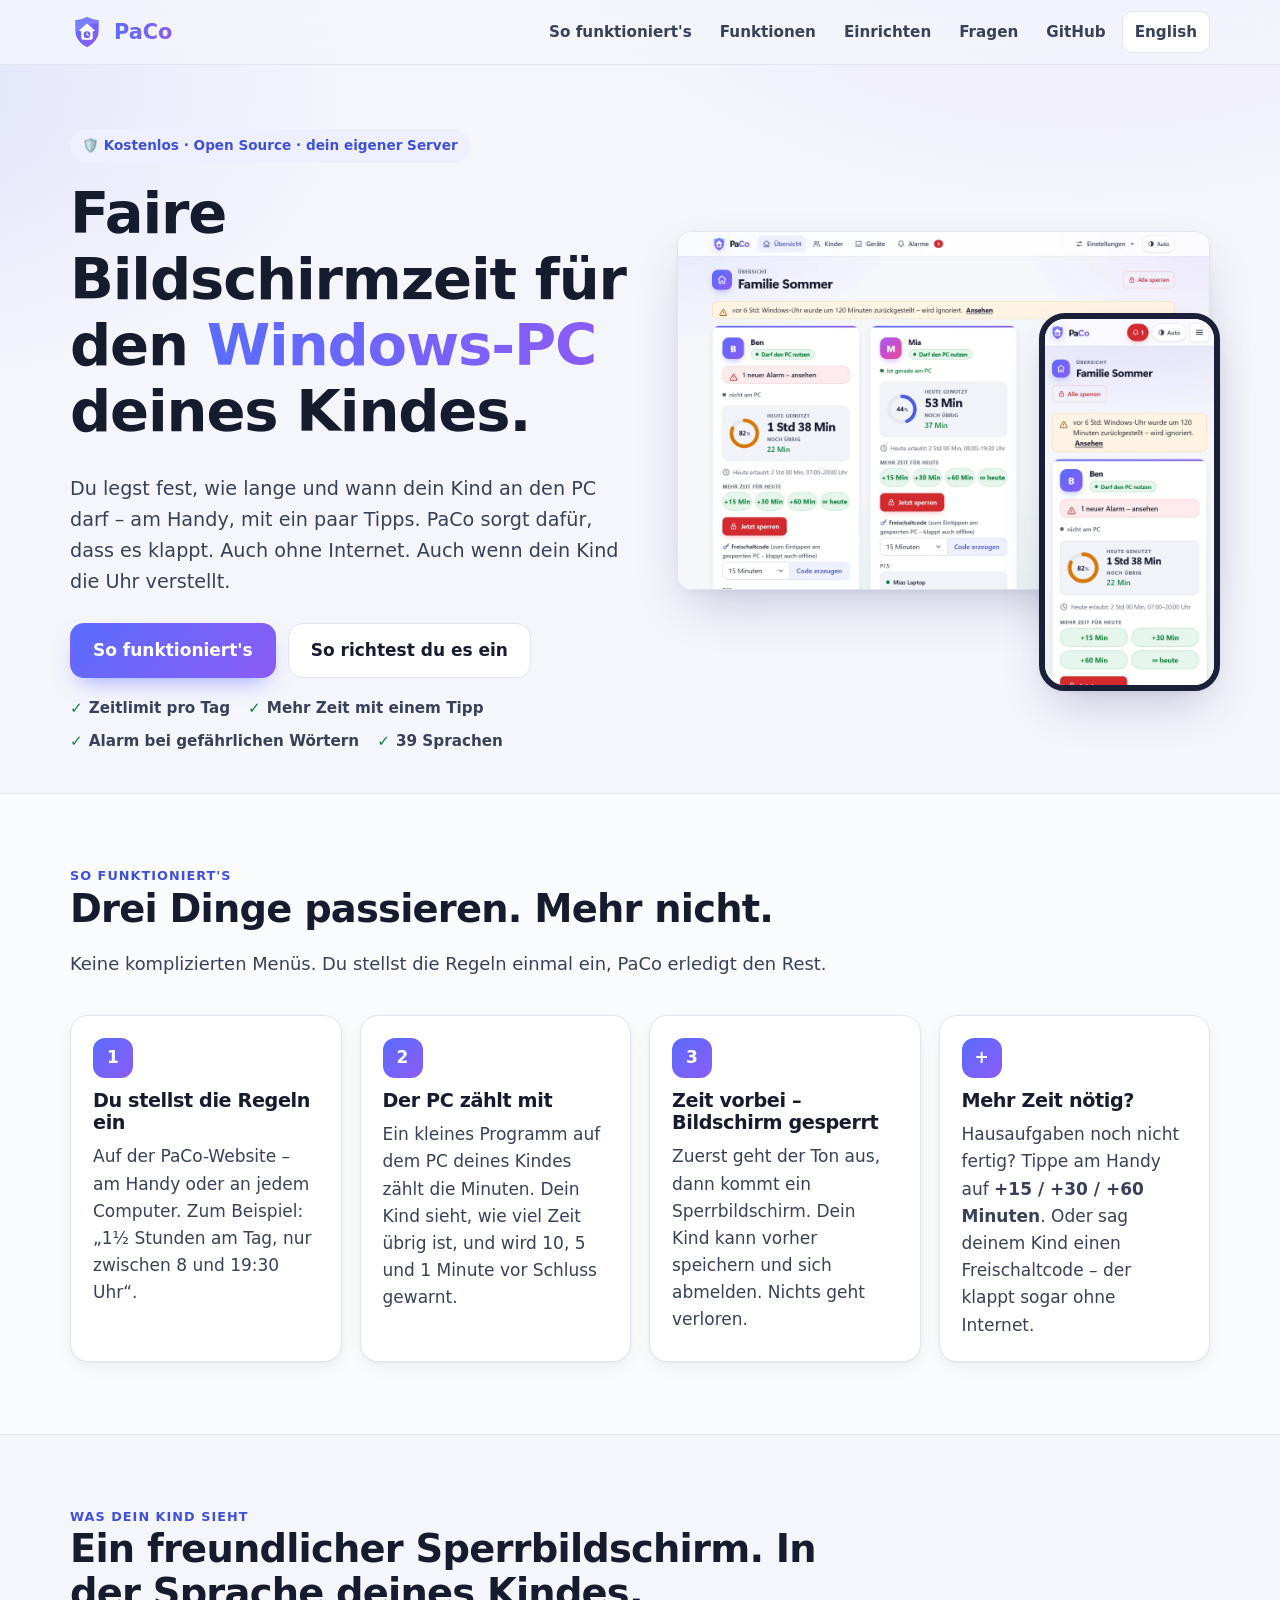
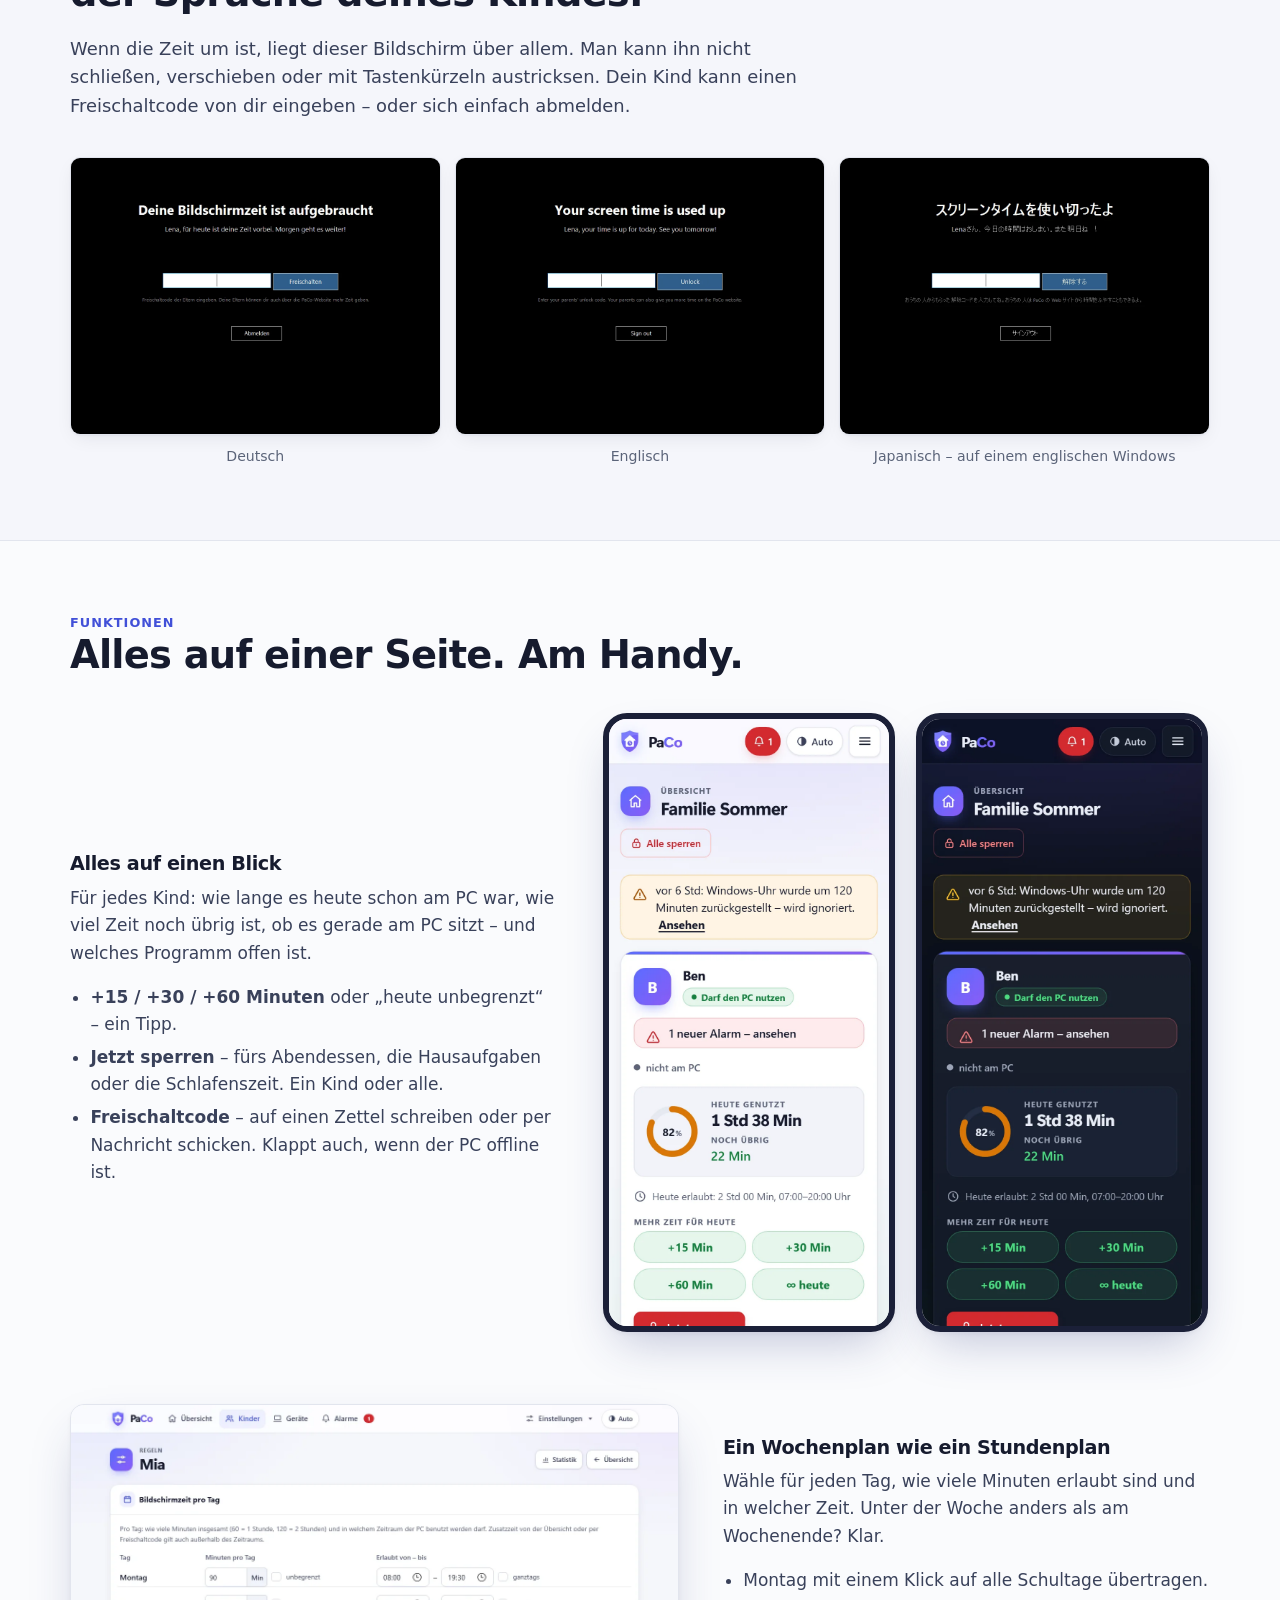
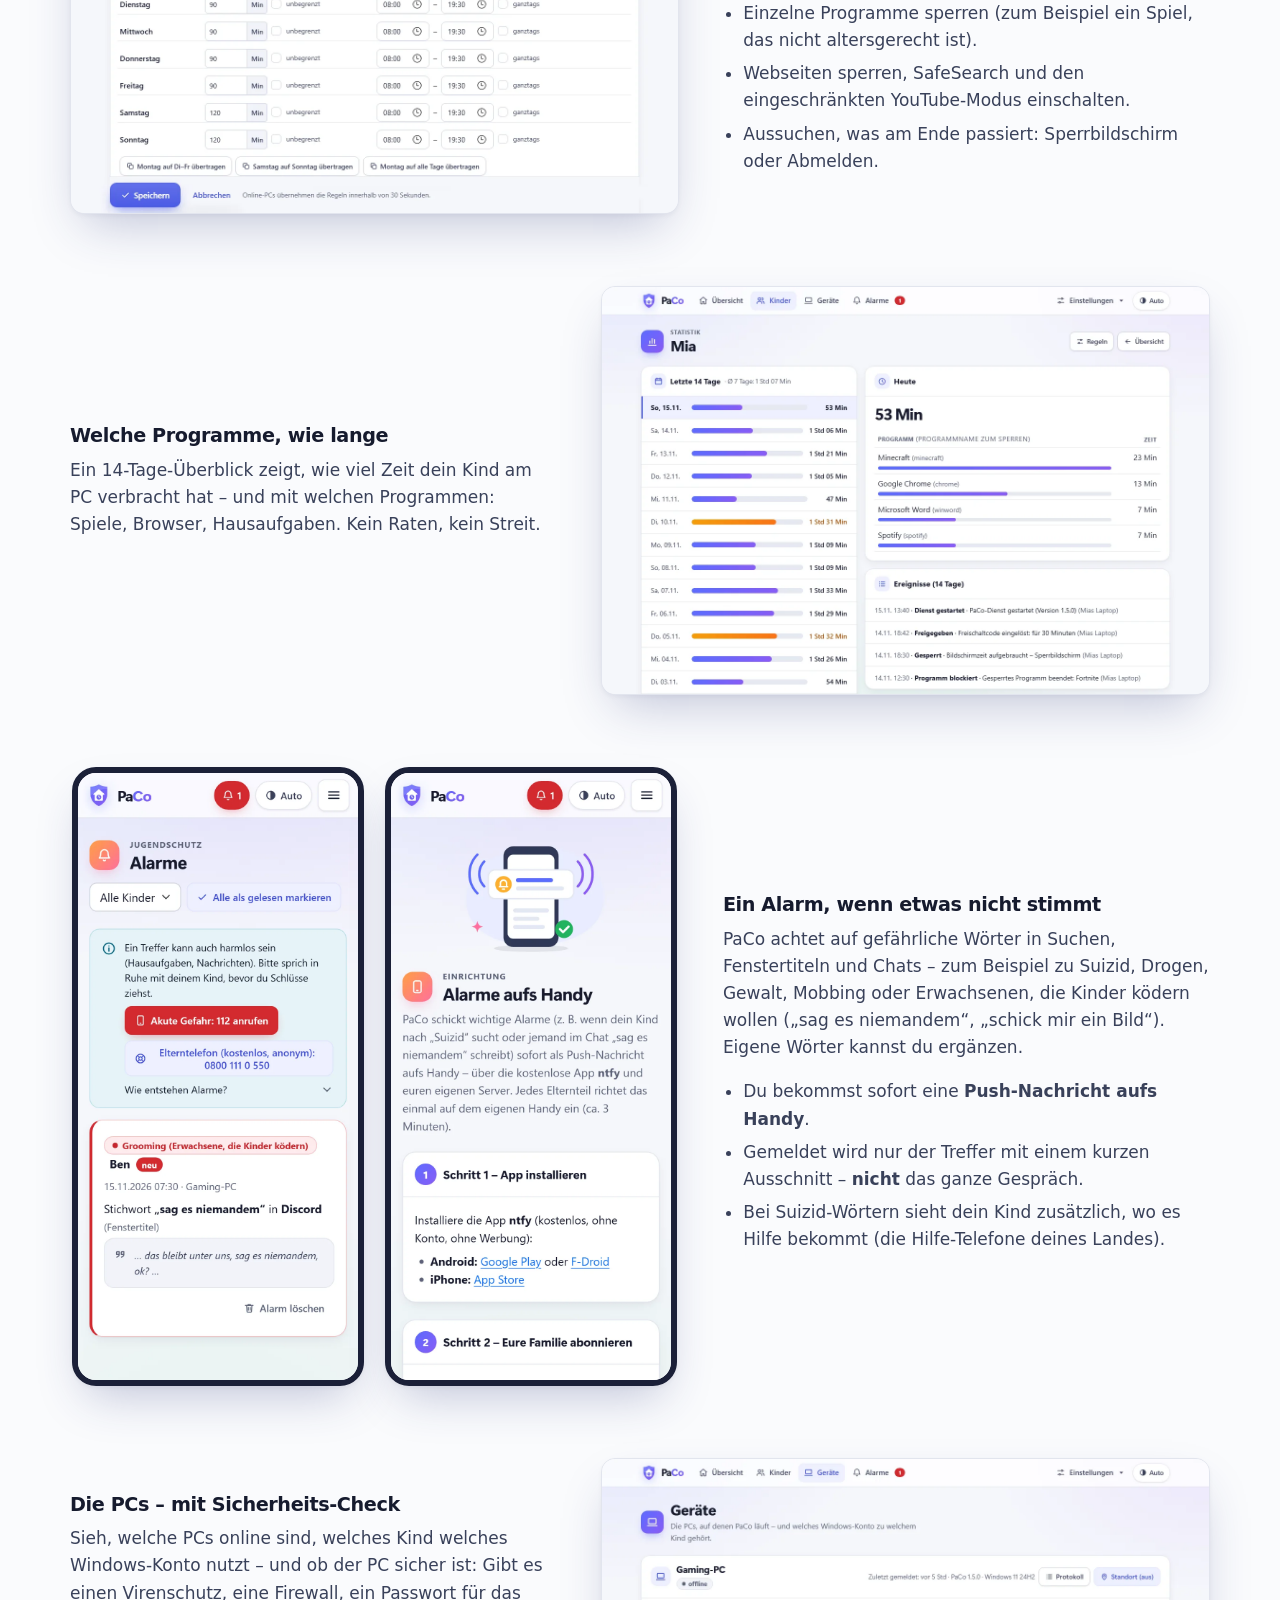
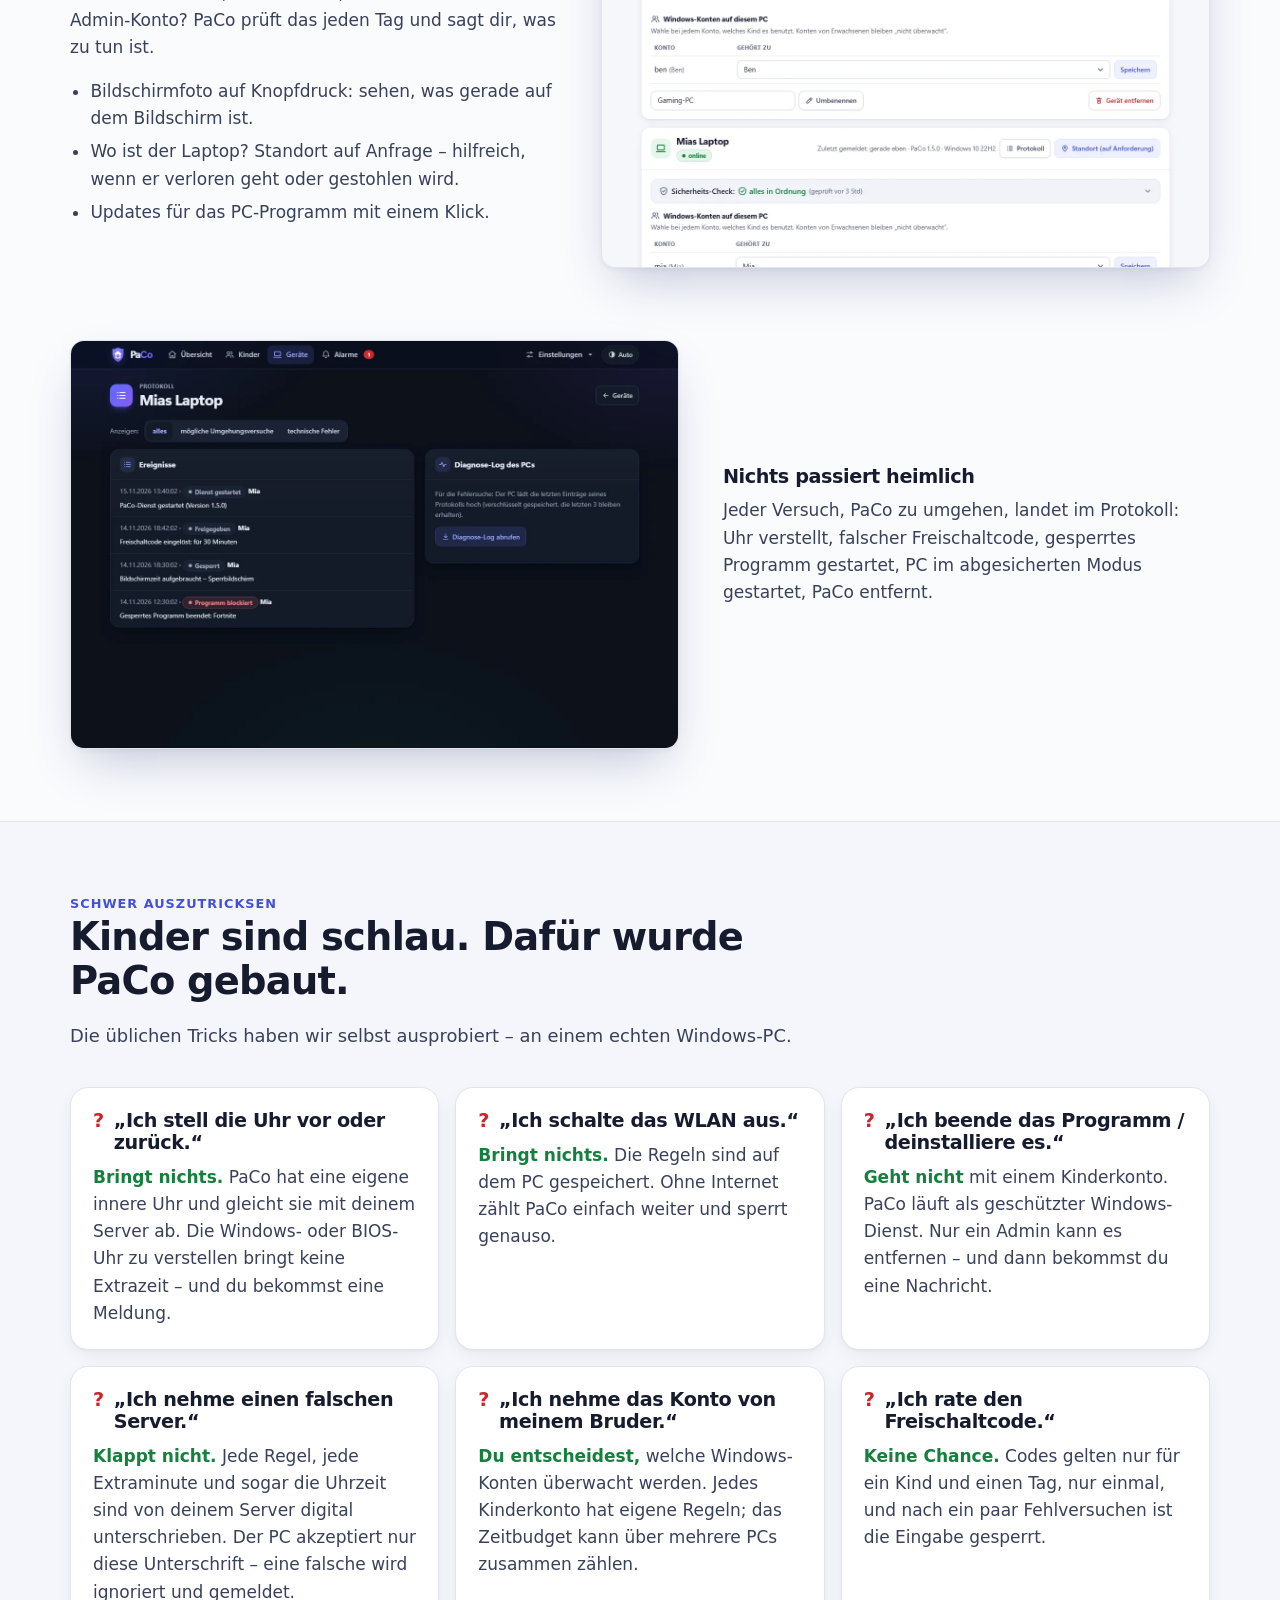
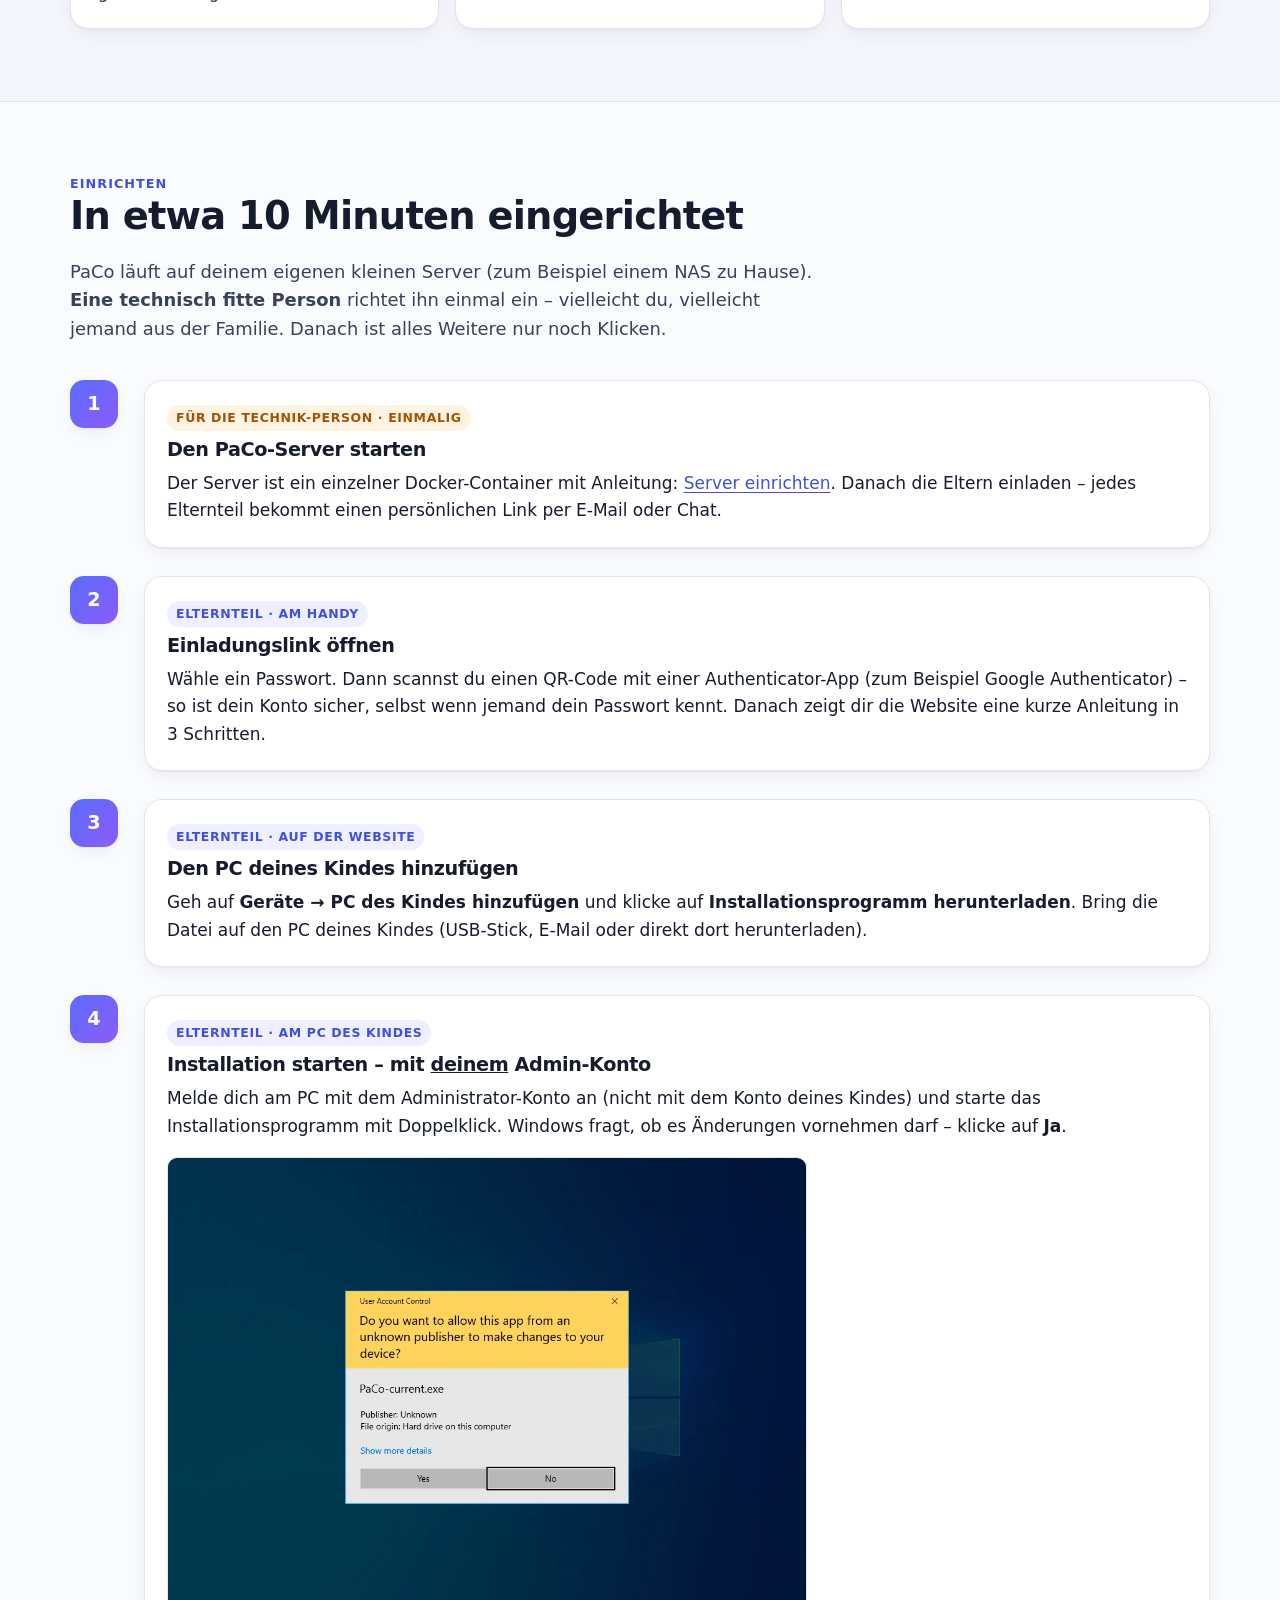
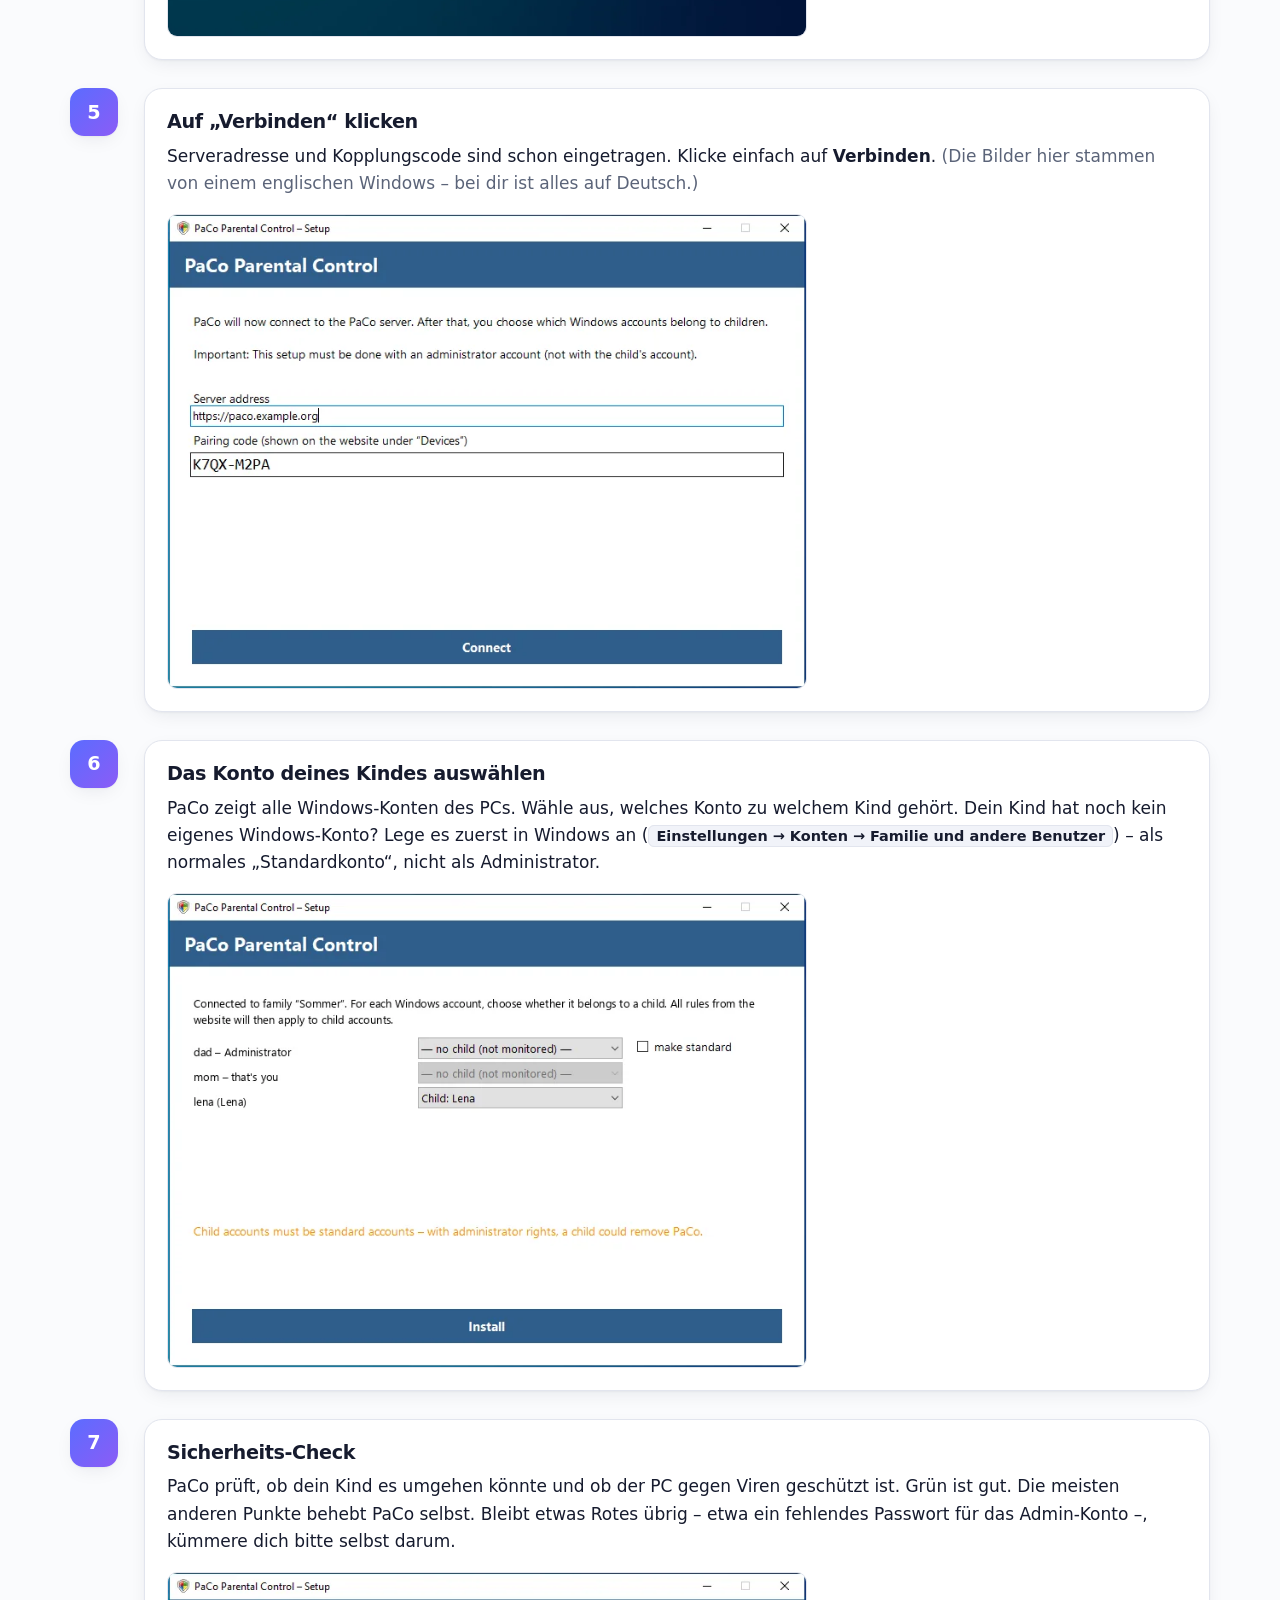
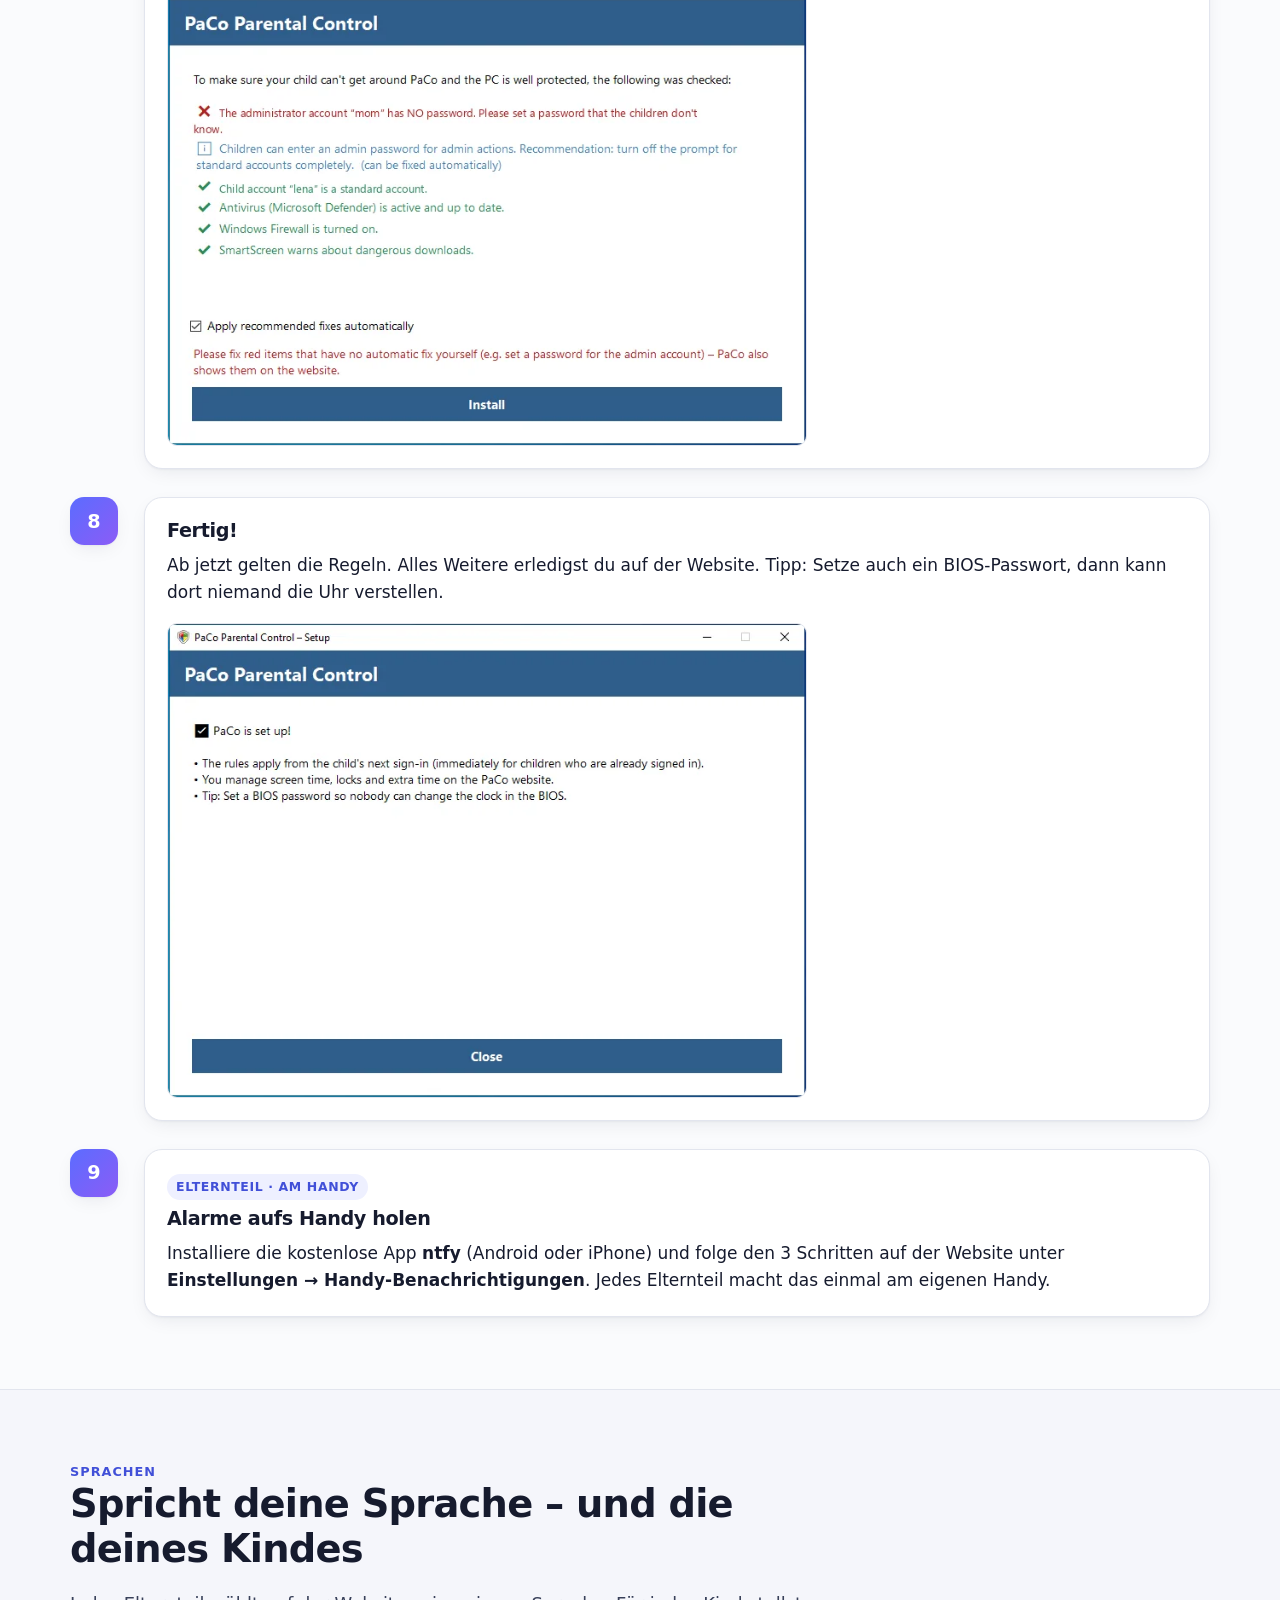
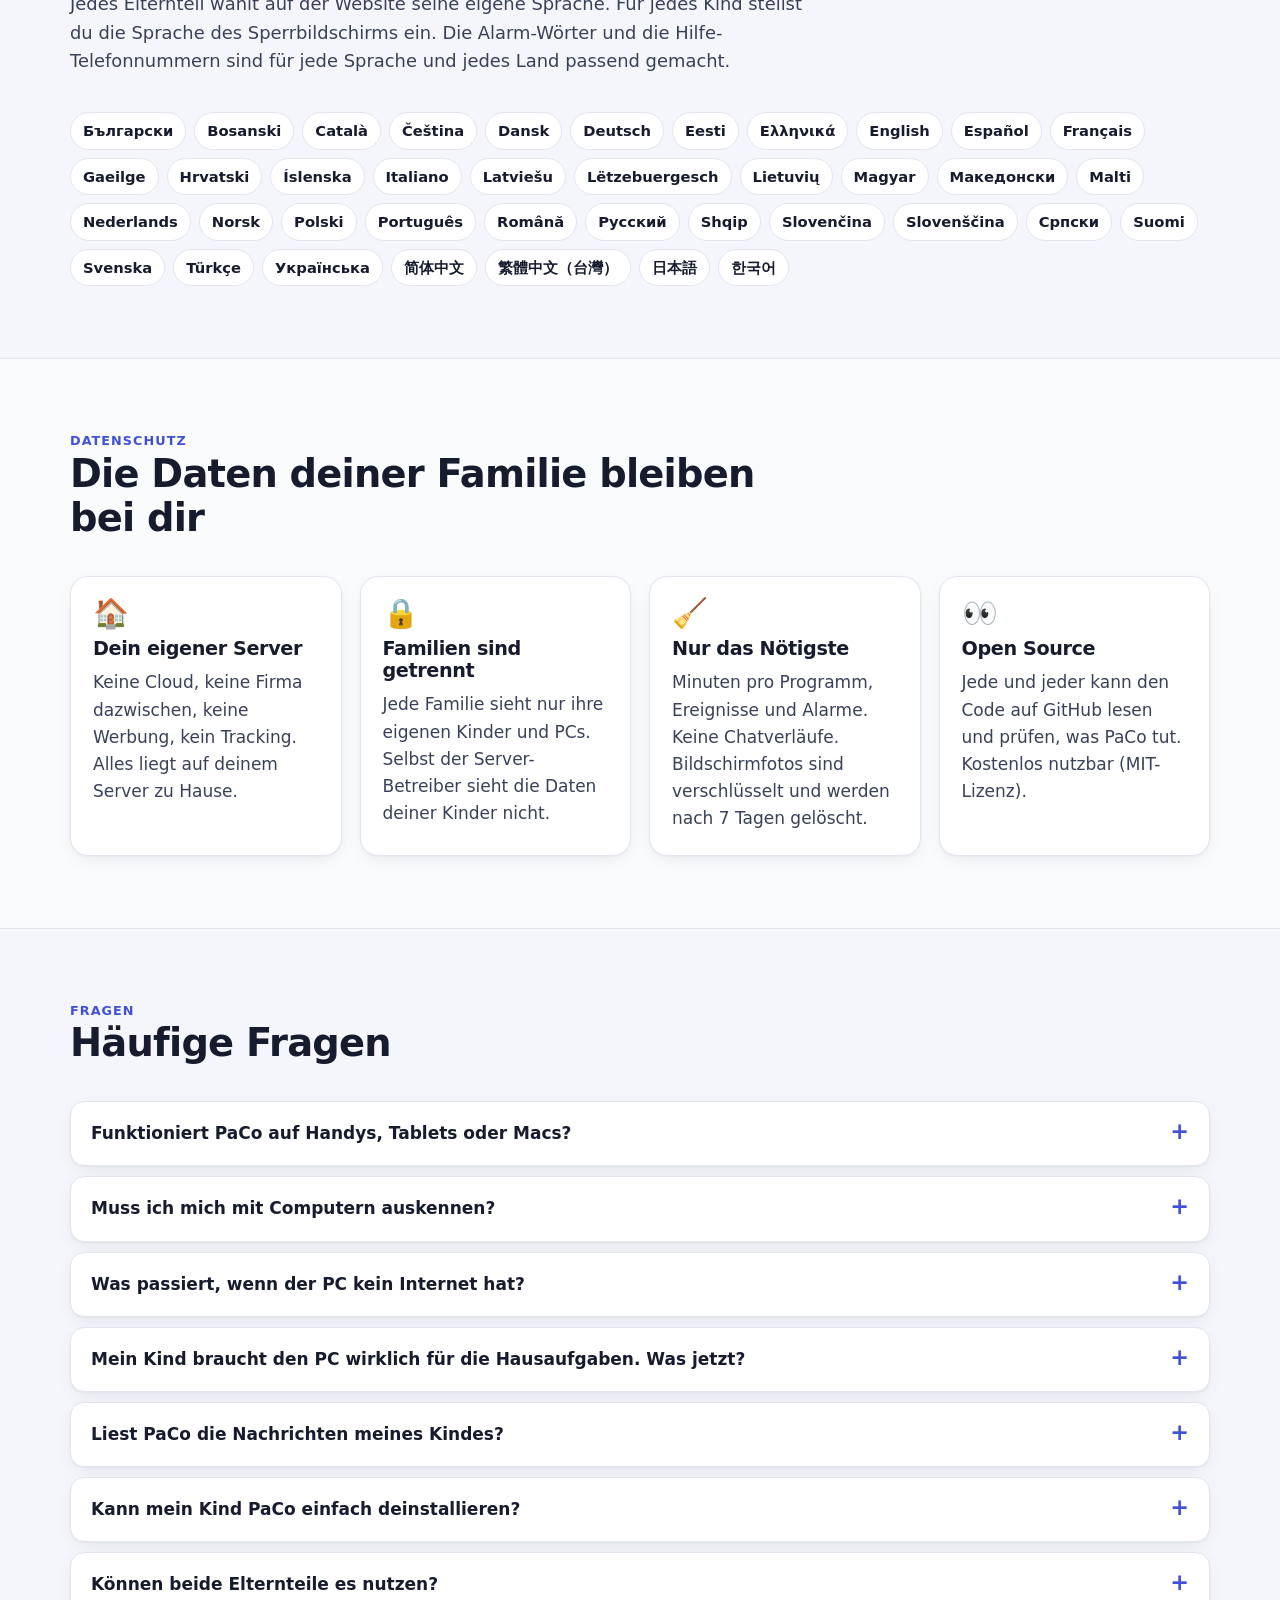
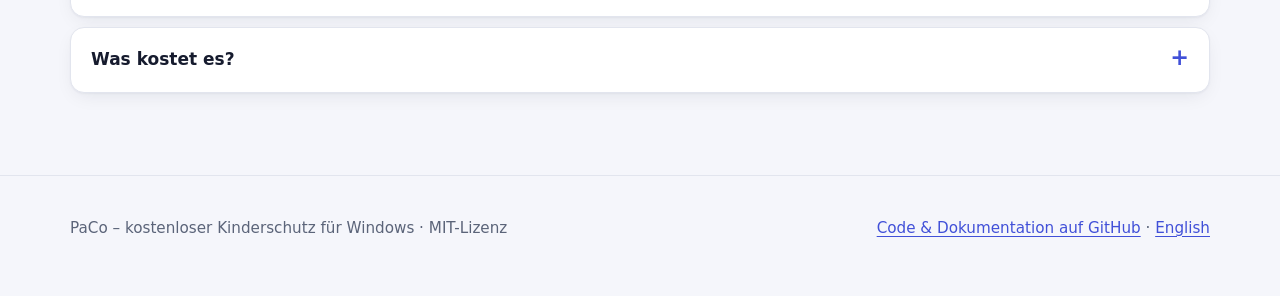
==== site/de/index.html @ cd2bb939 "Signed server time (nonce handshake) against fake servers; project website on GitHub Pages with real" ====
<!doctype html>
<html lang="de">
<head>
<meta charset="utf-8">
<meta name="viewport" content="width=device-width, initial-scale=1">
<title>PaCo – faire Bildschirmzeit für den Windows-PC deines Kindes</title>
<meta name="description" content="PaCo ist ein kostenloser Kinderschutz für Windows-PCs. Du stellst die Bildschirmzeit am Handy ein, der PC hält sich daran – auch offline. Läuft auf deinem eigenen Server, in 39 Sprachen.">
<link rel="icon" href="../logo.svg" type="image/svg+xml">
<link rel="alternate" hreflang="en" href="../">
<link rel="stylesheet" href="../style.css">
</head>
<body>
<a class="skip" href="#main">Zum Inhalt springen</a>

<header class="top">
  <div class="wrap">
    <a class="brand" href="./"><img src="../logo.svg" alt=""><span>PaCo</span></a>
    <nav aria-label="Hauptmenü">
      <a class="opt" href="#how">So funktioniert's</a>
      <a class="opt" href="#features">Funktionen</a>
      <a class="opt" href="#setup">Einrichten</a>
      <a class="opt" href="#faq">Fragen</a>
      <a href="https://github.com/Holdi601/PaCo">GitHub</a>
      <a class="lang" href="../" hreflang="en" lang="en">English</a>
    </nav>
  </div>
</header>

<main id="main">

<section class="hero">
  <div class="wrap">
    <div>
      <span class="eyebrow">🛡️ Kostenlos · Open Source · dein eigener Server</span>
      <h1>Faire Bildschirmzeit für den <span class="grad">Windows-PC</span> deines Kindes.</h1>
      <p class="lead">Du legst fest, wie lange und wann dein Kind an den PC darf – am Handy, mit ein paar Tipps.
        PaCo sorgt dafür, dass es klappt. Auch ohne Internet. Auch wenn dein Kind die Uhr verstellt.</p>
      <div class="cta">
        <a class="btn btn-primary" href="#how">So funktioniert's</a>
        <a class="btn btn-ghost" href="#setup">So richtest du es ein</a>
      </div>
      <ul class="ticks">
        <li>Zeitlimit pro Tag</li>
        <li>Mehr Zeit mit einem Tipp</li>
        <li>Alarm bei gefährlichen Wörtern</li>
        <li>39 Sprachen</li>
      </ul>
    </div>
    <div class="stage">
      <img class="desk" src="../img/dashboard.de.desktop.webp" width="1280" height="860"
           alt="Die PaCo-Übersicht: zwei Kinder, die heutige Nutzung, Knöpfe für mehr Zeit und zum Sperren">
      <img class="phone" src="../img/dashboard.de.phone.webp" width="780" height="1688" alt="Dieselbe Übersicht auf dem Handy">
    </div>
  </div>
</section>

<section id="how" class="alt">
  <div class="wrap">
    <div class="section-head">
      <div class="kicker">So funktioniert's</div>
      <h2>Drei Dinge passieren. Mehr nicht.</h2>
      <p>Keine komplizierten Menüs. Du stellst die Regeln einmal ein, PaCo erledigt den Rest.</p>
    </div>
    <div class="cards">
      <div class="card"><div class="num">1</div><h3>Du stellst die Regeln ein</h3>
        <p>Auf der PaCo-Website – am Handy oder an jedem Computer. Zum Beispiel: „1½ Stunden am Tag, nur zwischen 8 und 19:30 Uhr“.</p></div>
      <div class="card"><div class="num">2</div><h3>Der PC zählt mit</h3>
        <p>Ein kleines Programm auf dem PC deines Kindes zählt die Minuten. Dein Kind sieht, wie viel Zeit übrig ist, und wird 10, 5 und 1 Minute vor Schluss gewarnt.</p></div>
      <div class="card"><div class="num">3</div><h3>Zeit vorbei – Bildschirm gesperrt</h3>
        <p>Zuerst geht der Ton aus, dann kommt ein Sperrbildschirm. Dein Kind kann vorher speichern und sich abmelden. Nichts geht verloren.</p></div>
      <div class="card"><div class="num">+</div><h3>Mehr Zeit nötig?</h3>
        <p>Hausaufgaben noch nicht fertig? Tippe am Handy auf <b>+15 / +30 / +60 Minuten</b>. Oder sag deinem Kind einen Freischaltcode – der klappt sogar ohne Internet.</p></div>
    </div>
  </div>
</section>

<section id="child">
  <div class="wrap">
    <div class="section-head">
      <div class="kicker">Was dein Kind sieht</div>
      <h2>Ein freundlicher Sperrbildschirm. In der Sprache deines Kindes.</h2>
      <p>Wenn die Zeit um ist, liegt dieser Bildschirm über allem. Man kann ihn nicht schließen, verschieben oder mit Tastenkürzeln austricksen.
        Dein Kind kann einen Freischaltcode von dir eingeben – oder sich einfach abmelden.</p>
    </div>
    <div class="locks">
      <figure><img src="../img/lock.de.webp" width="1024" height="768" alt="Sperrbildschirm auf Deutsch: Deine Bildschirmzeit ist aufgebraucht"><figcaption>Deutsch</figcaption></figure>
      <figure><img src="../img/lock.en.webp" width="1024" height="768" alt="Sperrbildschirm auf Englisch"><figcaption>Englisch</figcaption></figure>
      <figure><img src="../img/lock.ja.webp" width="1024" height="768" alt="Sperrbildschirm auf Japanisch"><figcaption>Japanisch – auf einem englischen Windows</figcaption></figure>
    </div>
  </div>
</section>

<section id="features" class="alt">
  <div class="wrap">
    <div class="section-head">
      <div class="kicker">Funktionen</div>
      <h2>Alles auf einer Seite. Am Handy.</h2>
    </div>

    <div class="feature">
      <div class="text">
        <h3>Alles auf einen Blick</h3>
        <p>Für jedes Kind: wie lange es heute schon am PC war, wie viel Zeit noch übrig ist, ob es gerade am PC sitzt – und welches Programm offen ist.</p>
        <ul>
          <li><b>+15 / +30 / +60 Minuten</b> oder „heute unbegrenzt“ – ein Tipp.</li>
          <li><b>Jetzt sperren</b> – fürs Abendessen, die Hausaufgaben oder die Schlafenszeit. Ein Kind oder alle.</li>
          <li><b>Freischaltcode</b> – auf einen Zettel schreiben oder per Nachricht schicken. Klappt auch, wenn der PC offline ist.</li>
        </ul>
      </div>
      <div class="pair">
        <img class="shot-phone" src="../img/dashboard.de.phone.webp" width="780" height="1688" alt="Übersicht am Handy, helles Design">
        <img class="shot-phone" src="../img/dashboard.de.phone.dark.webp" width="780" height="1688" alt="Übersicht am Handy, dunkles Design">
      </div>
    </div>

    <div class="feature flip">
      <div class="text">
        <h3>Ein Wochenplan wie ein Stundenplan</h3>
        <p>Wähle für jeden Tag, wie viele Minuten erlaubt sind und in welcher Zeit. Unter der Woche anders als am Wochenende? Klar.</p>
        <ul>
          <li>Montag mit einem Klick auf alle Schultage übertragen.</li>
          <li>Einzelne Programme sperren (zum Beispiel ein Spiel, das nicht altersgerecht ist).</li>
          <li>Webseiten sperren, SafeSearch und den eingeschränkten YouTube-Modus einschalten.</li>
          <li>Aussuchen, was am Ende passiert: Sperrbildschirm oder Abmelden.</li>
        </ul>
      </div>
      <img class="shot" src="../img/rules.de.desktop.webp" width="1280" height="860" alt="Der Wochenplan: Minuten pro Tag und erlaubte Zeiten für jeden Wochentag">
    </div>

    <div class="feature">
      <div class="text">
        <h3>Welche Programme, wie lange</h3>
        <p>Ein 14-Tage-Überblick zeigt, wie viel Zeit dein Kind am PC verbracht hat – und mit welchen Programmen: Spiele, Browser, Hausaufgaben. Kein Raten, kein Streit.</p>
      </div>
      <img class="shot" src="../img/stats.de.desktop.webp" width="1280" height="860" alt="Statistik: Bildschirmzeit pro Tag der letzten 14 Tage und die genutzten Programme">
    </div>

    <div class="feature flip">
      <div class="text">
        <h3>Ein Alarm, wenn etwas nicht stimmt</h3>
        <p>PaCo achtet auf gefährliche Wörter in Suchen, Fenstertiteln und Chats – zum Beispiel zu Suizid, Drogen, Gewalt, Mobbing
          oder Erwachsenen, die Kinder ködern wollen („sag es niemandem“, „schick mir ein Bild“). Eigene Wörter kannst du ergänzen.</p>
        <ul>
          <li>Du bekommst sofort eine <b>Push-Nachricht aufs Handy</b>.</li>
          <li>Gemeldet wird nur der Treffer mit einem kurzen Ausschnitt – <b>nicht</b> das ganze Gespräch.</li>
          <li>Bei Suizid-Wörtern sieht dein Kind zusätzlich, wo es Hilfe bekommt (die Hilfe-Telefone deines Landes).</li>
        </ul>
      </div>
      <div class="pair">
        <img class="shot-phone" src="../img/alerts.de.phone.webp" width="780" height="1688" alt="Ein Alarm am Handy: Grooming-Satz in einem Discord-Fenster gefunden">
        <img class="shot-phone" src="../img/notifications.de.phone.webp" width="780" height="1688" alt="Push-Nachrichten am Handy einrichten">
      </div>
    </div>

    <div class="feature">
      <div class="text">
        <h3>Die PCs – mit Sicherheits-Check</h3>
        <p>Sieh, welche PCs online sind, welches Kind welches Windows-Konto nutzt – und ob der PC sicher ist: Gibt es einen Virenschutz, eine Firewall, ein Passwort für das Admin-Konto?
          PaCo prüft das jeden Tag und sagt dir, was zu tun ist.</p>
        <ul>
          <li>Bildschirmfoto auf Knopfdruck: sehen, was gerade auf dem Bildschirm ist.</li>
          <li>Wo ist der Laptop? Standort auf Anfrage – hilfreich, wenn er verloren geht oder gestohlen wird.</li>
          <li>Updates für das PC-Programm mit einem Klick.</li>
        </ul>
      </div>
      <img class="shot" src="../img/devices.de.desktop.webp" width="1280" height="860" alt="Die Geräte-Seite mit Online-Status und Sicherheits-Check">
    </div>

    <div class="feature flip">
      <div class="text">
        <h3>Nichts passiert heimlich</h3>
        <p>Jeder Versuch, PaCo zu umgehen, landet im Protokoll: Uhr verstellt, falscher Freischaltcode, gesperrtes Programm gestartet, PC im abgesicherten Modus gestartet, PaCo entfernt.</p>
      </div>
      <img class="shot" src="../img/log.de.desktop.dark.webp" width="1280" height="860" alt="Das Geräte-Protokoll im dunklen Design mit Ereignissen wie einer verstellten Uhr">
    </div>
  </div>
</section>

<section id="safe">
  <div class="wrap">
    <div class="section-head">
      <div class="kicker">Schwer auszutricksen</div>
      <h2>Kinder sind schlau. Dafür wurde PaCo gebaut.</h2>
      <p>Die üblichen Tricks haben wir selbst ausprobiert – an einem echten Windows-PC.</p>
    </div>
    <div class="trust">
      <div class="card"><h3><span class="q">?</span> „Ich stell die Uhr vor oder zurück.“</h3>
        <p><span class="a">Bringt nichts.</span> PaCo hat eine eigene innere Uhr und gleicht sie mit deinem Server ab. Die Windows- oder BIOS-Uhr zu verstellen bringt keine Extrazeit – und du bekommst eine Meldung.</p></div>
      <div class="card"><h3><span class="q">?</span> „Ich schalte das WLAN aus.“</h3>
        <p><span class="a">Bringt nichts.</span> Die Regeln sind auf dem PC gespeichert. Ohne Internet zählt PaCo einfach weiter und sperrt genauso.</p></div>
      <div class="card"><h3><span class="q">?</span> „Ich beende das Programm / deinstalliere es.“</h3>
        <p><span class="a">Geht nicht</span> mit einem Kinderkonto. PaCo läuft als geschützter Windows-Dienst. Nur ein Admin kann es entfernen – und dann bekommst du eine Nachricht.</p></div>
      <div class="card"><h3><span class="q">?</span> „Ich nehme einen falschen Server.“</h3>
        <p><span class="a">Klappt nicht.</span> Jede Regel, jede Extraminute und sogar die Uhrzeit sind von deinem Server digital unterschrieben. Der PC akzeptiert nur diese Unterschrift – eine falsche wird ignoriert und gemeldet.</p></div>
      <div class="card"><h3><span class="q">?</span> „Ich nehme das Konto von meinem Bruder.“</h3>
        <p><span class="a">Du entscheidest,</span> welche Windows-Konten überwacht werden. Jedes Kinderkonto hat eigene Regeln; das Zeitbudget kann über mehrere PCs zusammen zählen.</p></div>
      <div class="card"><h3><span class="q">?</span> „Ich rate den Freischaltcode.“</h3>
        <p><span class="a">Keine Chance.</span> Codes gelten nur für ein Kind und einen Tag, nur einmal, und nach ein paar Fehlversuchen ist die Eingabe gesperrt.</p></div>
    </div>
  </div>
</section>

<section id="setup" class="alt">
  <div class="wrap">
    <div class="section-head">
      <div class="kicker">Einrichten</div>
      <h2>In etwa 10 Minuten eingerichtet</h2>
      <p>PaCo läuft auf deinem eigenen kleinen Server (zum Beispiel einem NAS zu Hause). <b>Eine technisch fitte Person</b> richtet ihn einmal ein – vielleicht du, vielleicht jemand aus der Familie.
        Danach ist alles Weitere nur noch Klicken.</p>
    </div>

    <div class="steps">
      <div class="step"><div class="body">
        <span class="who tech">Für die Technik-Person · einmalig</span>
        <h3>Den PaCo-Server starten</h3>
        <p>Der Server ist ein einzelner Docker-Container mit Anleitung: <a href="https://github.com/Holdi601/PaCo/blob/main/docs/server-setup.md">Server einrichten</a>.
          Danach die Eltern einladen – jedes Elternteil bekommt einen persönlichen Link per E-Mail oder Chat.</p>
      </div></div>

      <div class="step"><div class="body">
        <span class="who">Elternteil · am Handy</span>
        <h3>Einladungslink öffnen</h3>
        <p>Wähle ein Passwort. Dann scannst du einen QR-Code mit einer Authenticator-App (zum Beispiel Google Authenticator) – so ist dein Konto sicher, selbst wenn jemand dein Passwort kennt.
          Danach zeigt dir die Website eine kurze Anleitung in 3 Schritten.</p>
      </div></div>

      <div class="step"><div class="body">
        <span class="who">Elternteil · auf der Website</span>
        <h3>Den PC deines Kindes hinzufügen</h3>
        <p>Geh auf <b>Geräte → PC des Kindes hinzufügen</b> und klicke auf <b>Installationsprogramm herunterladen</b>. Bring die Datei auf den PC deines Kindes (USB-Stick, E-Mail oder direkt dort herunterladen).</p>
      </div></div>

      <div class="step"><div class="body">
        <span class="who">Elternteil · am PC des Kindes</span>
        <h3>Installation starten – mit <u>deinem</u> Admin-Konto</h3>
        <p>Melde dich am PC mit dem Administrator-Konto an (nicht mit dem Konto deines Kindes) und starte das Installationsprogramm mit Doppelklick. Windows fragt, ob es Änderungen vornehmen darf – klicke auf <b>Ja</b>.</p>
        <img src="../img/setup-1-uac.webp" width="1024" height="768" alt="Die Windows-Frage, ob die App Änderungen vornehmen darf – Ja">
      </div></div>

      <div class="step"><div class="body">
        <h3>Auf „Verbinden“ klicken</h3>
        <p>Serveradresse und Kopplungscode sind schon eingetragen. Klicke einfach auf <b>Verbinden</b>.
          <span class="muted">(Die Bilder hier stammen von einem englischen Windows – bei dir ist alles auf Deutsch.)</span></p>
        <img src="../img/setup-2-connect.webp" width="748" height="554" alt="Die PaCo-Einrichtung: Serveradresse und Kopplungscode, Knopf Verbinden">
      </div></div>

      <div class="step"><div class="body">
        <h3>Das Konto deines Kindes auswählen</h3>
        <p>PaCo zeigt alle Windows-Konten des PCs. Wähle aus, welches Konto zu welchem Kind gehört. Dein Kind hat noch kein eigenes Windows-Konto?
          Lege es zuerst in Windows an (<kbd>Einstellungen → Konten → Familie und andere Benutzer</kbd>) – als normales „Standardkonto“, nicht als Administrator.</p>
        <img src="../img/setup-3-accounts.webp" width="748" height="554" alt="Auswahl, welches Windows-Konto zu welchem Kind gehört">
      </div></div>

      <div class="step"><div class="body">
        <h3>Sicherheits-Check</h3>
        <p>PaCo prüft, ob dein Kind es umgehen könnte und ob der PC gegen Viren geschützt ist. Grün ist gut. Die meisten anderen Punkte
          behebt PaCo selbst. Bleibt etwas Rotes übrig – etwa ein fehlendes Passwort für das Admin-Konto –, kümmere dich bitte selbst darum.</p>
        <img src="../img/setup-4-security.webp" width="748" height="554" alt="Der Sicherheits-Check mit grünen Haken und einem roten Punkt: Das Admin-Konto hat kein Passwort">
      </div></div>

      <div class="step"><div class="body">
        <h3>Fertig!</h3>
        <p>Ab jetzt gelten die Regeln. Alles Weitere erledigst du auf der Website. Tipp: Setze auch ein BIOS-Passwort, dann kann dort niemand die Uhr verstellen.</p>
        <img src="../img/setup-5-done.webp" width="748" height="554" alt="PaCo ist eingerichtet">
      </div></div>

      <div class="step"><div class="body">
        <span class="who">Elternteil · am Handy</span>
        <h3>Alarme aufs Handy holen</h3>
        <p>Installiere die kostenlose App <b>ntfy</b> (Android oder iPhone) und folge den 3 Schritten auf der Website unter <b>Einstellungen → Handy-Benachrichtigungen</b>. Jedes Elternteil macht das einmal am eigenen Handy.</p>
      </div></div>
    </div>
  </div>
</section>

<section id="languages">
  <div class="wrap">
    <div class="section-head">
      <div class="kicker">Sprachen</div>
      <h2>Spricht deine Sprache – und die deines Kindes</h2>
      <p>Jedes Elternteil wählt auf der Website seine eigene Sprache. Für jedes Kind stellst du die Sprache des Sperrbildschirms ein.
        Die Alarm-Wörter und die Hilfe-Telefonnummern sind für jede Sprache und jedes Land passend gemacht.</p>
    </div>
    <div class="chips" lang="mul">
      <span>Български</span><span>Bosanski</span><span>Català</span><span>Čeština</span><span>Dansk</span><span>Deutsch</span><span>Eesti</span>
      <span>Ελληνικά</span><span>English</span><span>Español</span><span>Français</span><span>Gaeilge</span><span>Hrvatski</span><span>Íslenska</span>
      <span>Italiano</span><span>Latviešu</span><span>Lëtzebuergesch</span><span>Lietuvių</span><span>Magyar</span><span>Македонски</span><span>Malti</span>
      <span>Nederlands</span><span>Norsk</span><span>Polski</span><span>Português</span><span>Română</span><span>Русский</span><span>Shqip</span>
      <span>Slovenčina</span><span>Slovenščina</span><span>Српски</span><span>Suomi</span><span>Svenska</span><span>Türkçe</span><span>Українська</span>
      <span>简体中文</span><span>繁體中文（台灣）</span><span>日本語</span><span>한국어</span>
    </div>
  </div>
</section>

<section id="privacy" class="alt">
  <div class="wrap">
    <div class="section-head">
      <div class="kicker">Datenschutz</div>
      <h2>Die Daten deiner Familie bleiben bei dir</h2>
    </div>
    <div class="cards">
      <div class="card"><div class="emoji">🏠</div><h3>Dein eigener Server</h3><p>Keine Cloud, keine Firma dazwischen, keine Werbung, kein Tracking. Alles liegt auf deinem Server zu Hause.</p></div>
      <div class="card"><div class="emoji">🔒</div><h3>Familien sind getrennt</h3><p>Jede Familie sieht nur ihre eigenen Kinder und PCs. Selbst der Server-Betreiber sieht die Daten deiner Kinder nicht.</p></div>
      <div class="card"><div class="emoji">🧹</div><h3>Nur das Nötigste</h3><p>Minuten pro Programm, Ereignisse und Alarme. Keine Chatverläufe. Bildschirmfotos sind verschlüsselt und werden nach 7 Tagen gelöscht.</p></div>
      <div class="card"><div class="emoji">👀</div><h3>Open Source</h3><p>Jede und jeder kann den Code auf GitHub lesen und prüfen, was PaCo tut. Kostenlos nutzbar (MIT-Lizenz).</p></div>
    </div>
  </div>
</section>

<section id="faq">
  <div class="wrap">
    <div class="section-head">
      <div class="kicker">Fragen</div>
      <h2>Häufige Fragen</h2>
    </div>
    <details><summary>Funktioniert PaCo auf Handys, Tablets oder Macs?</summary>
      <p>Nein. PaCo schützt <b>Windows-10- und Windows-11-PCs und -Laptops</b>. Verwalten kannst du es von jedem Handy oder Computer mit Browser.</p></details>
    <details><summary>Muss ich mich mit Computern auskennen?</summary>
      <p>Für den Alltag: nein – du tippst auf Knöpfe auf einer Website. Den Server einmal einzurichten braucht jemanden, der sich ein bisschen mit Servern oder einem NAS auskennt (etwa eine Stunde).</p></details>
    <details><summary>Was passiert, wenn der PC kein Internet hat?</summary>
      <p>PaCo arbeitet mit den zuletzt erhaltenen Regeln weiter. Die Zeit wird gezählt, der Bildschirm sperrt pünktlich und Freischaltcodes funktionieren. Sobald der PC wieder online ist, landet alles auf der Website.</p></details>
    <details><summary>Mein Kind braucht den PC wirklich für die Hausaufgaben. Was jetzt?</summary>
      <p>Gib mit einem Tipp am Handy Extrazeit, oder sag deinem Kind einen Freischaltcode (zum Beispiel „30 Minuten“). Codes funktionieren auch ohne Internet und nur einmal.</p></details>
    <details><summary>Liest PaCo die Nachrichten meines Kindes?</summary>
      <p>Nein. PaCo sucht direkt auf dem PC nach bestimmten gefährlichen Wörtern. Nur bei einem Treffer schickt es dir das Wort, das Programm und einen kurzen Ausschnitt darum herum. Sonst verlässt nichts den PC.</p></details>
    <details><summary>Kann mein Kind PaCo einfach deinstallieren?</summary>
      <p>Nicht mit einem normalen Kinderkonto. PaCo prüft, dass Kinderkonten keine Administratorrechte haben. Entfernt ein Admin PaCo, bekommst du eine Push-Nachricht.</p></details>
    <details><summary>Können beide Elternteile es nutzen?</summary>
      <p>Ja. Ein Elternteil kann das andere (oder die Großeltern) in die Familie einladen. Alle haben ihr eigenes Login und ihre eigene Sprache.</p></details>
    <details><summary>Was kostet es?</summary>
      <p>Nichts. PaCo ist kostenlos und Open Source. Du brauchst nur einen kleinen Server, zum Beispiel ein NAS, das du vielleicht schon zu Hause hast.</p></details>
  </div>
</section>

</main>

<footer>
  <div class="wrap">
    <span>PaCo – kostenloser Kinderschutz für Windows · MIT-Lizenz</span>
    <span><a href="https://github.com/Holdi601/PaCo">Code &amp; Dokumentation auf GitHub</a> · <a href="../" hreflang="en" lang="en">English</a></span>
  </div>
</footer>
</body>
</html>
---- site/style.css ----
/* PaCo project website – same palette as the app (src/PaCo.Server/wwwroot/css/site.css). */
:root {
  --font: ui-sans-serif, system-ui, -apple-system, "Segoe UI Variable Text", "Segoe UI", Roboto, "Helvetica Neue", Arial, sans-serif;
  --font-display: "Segoe UI Variable Display", ui-sans-serif, system-ui, -apple-system, "Segoe UI", Roboto, Arial, sans-serif;
  --bg: #f5f6fb;
  --surface: #ffffff;
  --surface-2: #f1f3f9;
  --border: #e2e5ee;
  --text: #161b2e;
  --text-2: #39415a;
  --muted: #5b6479;
  --primary: #4c5ce6;
  --primary-hover: #3c4bd0;
  --primary-text: #4150d8;
  --primary-soft: #eef0ff;
  --brand-1: #5b6cff;
  --brand-2: #8b5cf6;
  --ok: #15803d; --ok-soft: #e6f6ec;
  --warn: #a45006; --warn-soft: #fff4e2;
  --bad: #c9262c; --bad-soft: #fdeced;
  --shadow: 0 1px 2px rgba(22, 27, 46, .04), 0 6px 20px -6px rgba(22, 27, 46, .10);
  --shadow-lg: 0 2px 4px rgba(22, 27, 46, .04), 0 22px 48px -14px rgba(40, 50, 120, .28);
  --glow-1: rgba(91, 108, 255, .14);
  --glow-2: rgba(139, 92, 246, .11);
  --radius: 18px;
  color-scheme: light;
}
@media (prefers-color-scheme: dark) {
  :root {
    --bg: #0d1020;
    --surface: #161a2e;
    --surface-2: #1d2238;
    --border: #2a3050;
    --text: #eef0fa;
    --text-2: #c9cde0;
    --muted: #9aa1bb;
    --primary: #6d7bff;
    --primary-hover: #8290ff;
    --primary-text: #9aa5ff;
    --primary-soft: #232a52;
    --ok: #4ade80; --ok-soft: #12301f;
    --warn: #fbbf24; --warn-soft: #332508;
    --bad: #f87171; --bad-soft: #3a1518;
    --shadow: 0 1px 2px rgba(0, 0, 0, .3), 0 8px 24px -8px rgba(0, 0, 0, .5);
    --shadow-lg: 0 2px 4px rgba(0, 0, 0, .3), 0 24px 56px -16px rgba(0, 0, 0, .7);
    --glow-1: rgba(91, 108, 255, .20);
    --glow-2: rgba(139, 92, 246, .16);
    color-scheme: dark;
  }
}

* { box-sizing: border-box; }
html { scroll-behavior: smooth; }
@media (prefers-reduced-motion: reduce) { html { scroll-behavior: auto; } }
body {
  margin: 0;
  font: 17px/1.6 var(--font);
  color: var(--text);
  background:
    radial-gradient(900px 500px at 85% -10%, var(--glow-2), transparent 60%),
    radial-gradient(800px 500px at -10% 10%, var(--glow-1), transparent 60%),
    var(--bg);
  background-attachment: fixed;
  -webkit-font-smoothing: antialiased;
}
img { max-width: 100%; height: auto; display: block; }
a { color: var(--primary-text); text-underline-offset: 3px; }
h1, h2, h3 { font-family: var(--font-display); line-height: 1.15; letter-spacing: -.02em; margin: 0 0 .5em; }
h1 { font-size: clamp(2.2rem, 5.5vw, 3.6rem); font-weight: 800; }
h2 { font-size: clamp(1.7rem, 3.6vw, 2.4rem); font-weight: 800; }
h3 { font-size: 1.2rem; font-weight: 700; }
p { margin: 0 0 1em; }
.wrap { width: min(1140px, 100% - 32px); margin-inline: auto; }
.muted { color: var(--muted); }
.skip { position: absolute; left: -999px; }
.skip:focus { left: 16px; top: 16px; z-index: 99; background: var(--surface); padding: 8px 14px; border-radius: 10px; }
:focus-visible { outline: 3px solid var(--primary); outline-offset: 3px; border-radius: 6px; }

/* ---------- top bar ---------- */
.top {
  position: sticky; top: 0; z-index: 10;
  background: color-mix(in srgb, var(--bg) 82%, transparent);
  backdrop-filter: saturate(1.4) blur(12px);
  border-bottom: 1px solid var(--border);
}
.top .wrap { display: flex; align-items: center; gap: 18px; height: 64px; }
.brand { display: flex; align-items: center; gap: 10px; font: 800 1.3rem var(--font-display); color: var(--text); text-decoration: none; }
.brand img { width: 34px; height: 34px; }
.brand span { background: linear-gradient(90deg, var(--brand-1), var(--brand-2)); -webkit-background-clip: text; background-clip: text; color: transparent; }
.top nav { display: flex; gap: 4px; margin-left: auto; align-items: center; }
.top nav a { color: var(--text-2); text-decoration: none; font-weight: 600; font-size: .95rem; padding: 8px 12px; border-radius: 10px; }
.top nav a:hover { background: var(--surface-2); color: var(--text); }
.top nav .lang { border: 1px solid var(--border); background: var(--surface); }
@media (max-width: 820px) { .top nav .opt { display: none; } }

/* ---------- buttons ---------- */
.btn {
  display: inline-flex; align-items: center; gap: 8px; padding: 13px 22px; border-radius: 14px;
  font-weight: 700; text-decoration: none; border: 1px solid transparent; transition: transform .15s, background .15s;
}
.btn:hover { transform: translateY(-1px); }
.btn-primary { background: linear-gradient(135deg, var(--brand-1), var(--brand-2)); color: #fff; box-shadow: 0 10px 24px -10px rgba(91, 108, 255, .7); }
.btn-ghost { background: var(--surface); color: var(--text); border-color: var(--border); }

/* ---------- hero ---------- */
.hero { padding: 64px 0 40px; }
.hero .wrap { display: grid; grid-template-columns: 1.05fr 1fr; gap: 48px; align-items: center; }
.eyebrow { display: inline-flex; gap: 8px; align-items: center; font-weight: 700; font-size: .85rem; color: var(--primary-text);
  background: var(--primary-soft); padding: 6px 12px; border-radius: 999px; margin-bottom: 18px; }
.hero h1 .grad { background: linear-gradient(90deg, var(--brand-1), var(--brand-2)); -webkit-background-clip: text; background-clip: text; color: transparent; }
.hero .lead { font-size: 1.2rem; color: var(--text-2); max-width: 34em; }
.hero .cta { display: flex; gap: 12px; flex-wrap: wrap; margin: 26px 0 18px; }
.ticks { list-style: none; padding: 0; margin: 0; display: flex; flex-wrap: wrap; gap: 8px 18px; color: var(--text-2); font-weight: 600; font-size: .95rem; }
.ticks li::before { content: "✓"; color: var(--ok); font-weight: 800; margin-right: 6px; }
.stage { position: relative; min-height: 420px; }
.stage .desk { border-radius: 14px; box-shadow: var(--shadow-lg); border: 1px solid var(--border); width: 100%; }
.stage .phone {
  position: absolute; right: -10px; bottom: -40px; width: 34%; min-width: 150px;
  border-radius: 26px; border: 6px solid #1b2038; box-shadow: var(--shadow-lg); background: #1b2038;
}
@media (max-width: 900px) {
  .hero .wrap { grid-template-columns: 1fr; }
  .stage { min-height: 0; margin-bottom: 40px; }
  .stage .phone { right: 0; bottom: -30px; width: 36%; }
}

/* ---------- sections ---------- */
section { padding: 72px 0; }
.section-head { max-width: 760px; margin-bottom: 36px; }
.section-head .kicker { font-weight: 800; letter-spacing: .08em; text-transform: uppercase; font-size: .8rem; color: var(--primary-text); }
.section-head p { font-size: 1.12rem; color: var(--text-2); }
.alt { background: color-mix(in srgb, var(--surface) 55%, transparent); border-block: 1px solid var(--border); }

.cards { display: grid; grid-template-columns: repeat(auto-fit, minmax(240px, 1fr)); gap: 18px; }
.card { background: var(--surface); border: 1px solid var(--border); border-radius: var(--radius); padding: 22px; box-shadow: var(--shadow); }
.card .num { width: 40px; height: 40px; border-radius: 12px; display: grid; place-items: center; color: #fff; font-weight: 800;
  background: linear-gradient(135deg, var(--brand-1), var(--brand-2)); margin-bottom: 12px; }
.card .emoji { font-size: 1.8rem; line-height: 1; margin-bottom: 10px; }
.card p { color: var(--text-2); margin: 0; }

.feature { display: grid; grid-template-columns: 1fr 1.25fr; gap: 44px; align-items: center; margin-bottom: 72px; }
.feature:last-child { margin-bottom: 0; }
.feature.flip { grid-template-columns: 1.25fr 1fr; }
.feature.flip .text { order: 2; }
.feature .text p { color: var(--text-2); }
.feature ul { padding-left: 1.2em; color: var(--text-2); margin: 0; }
.feature li { margin-bottom: .35em; }
.shot { border-radius: 14px; box-shadow: var(--shadow-lg); border: 1px solid var(--border); background: var(--surface); }
.shot-phone { max-width: 300px; margin-inline: auto; border-radius: 24px; border: 6px solid #1b2038; box-shadow: var(--shadow-lg); }
.pair { display: flex; gap: 18px; align-items: flex-start; justify-content: center; }
.pair .shot-phone { width: 48%; }
figure { margin: 0; }
figcaption { font-size: .88rem; color: var(--muted); margin-top: 10px; text-align: center; }
@media (max-width: 860px) {
  .feature, .feature.flip { grid-template-columns: 1fr; gap: 22px; }
  .feature.flip .text { order: 0; }
}

.locks { display: grid; grid-template-columns: repeat(3, 1fr); gap: 14px; }
.locks img { border-radius: 10px; box-shadow: var(--shadow); border: 1px solid var(--border); }
@media (max-width: 700px) { .locks { grid-template-columns: 1fr; } }

/* ---------- trust list ---------- */
.trust { display: grid; grid-template-columns: repeat(auto-fit, minmax(300px, 1fr)); gap: 16px; }
.trust .card h3 { display: flex; gap: 10px; align-items: baseline; }
.trust .card h3 .q { color: var(--bad); }
.trust .card .a { color: var(--ok); font-weight: 700; }

/* ---------- steps ---------- */
.steps { counter-reset: s; display: grid; gap: 28px; }
.step { display: grid; grid-template-columns: 56px 1fr; gap: 18px; }
.step::before { counter-increment: s; content: counter(s); width: 48px; height: 48px; border-radius: 14px; display: grid; place-items: center;
  font: 800 1.2rem var(--font-display); color: #fff; background: linear-gradient(135deg, var(--brand-1), var(--brand-2)); box-shadow: var(--shadow); }
.step .body { background: var(--surface); border: 1px solid var(--border); border-radius: var(--radius); padding: 22px; box-shadow: var(--shadow); }
.step .body p:last-child { margin-bottom: 0; }
.step .body img { margin-top: 14px; border-radius: 10px; border: 1px solid var(--border); max-width: 640px; width: 100%; }
.step .who { display: inline-block; font-size: .78rem; font-weight: 800; letter-spacing: .05em; text-transform: uppercase; padding: 3px 9px;
  border-radius: 999px; background: var(--primary-soft); color: var(--primary-text); margin-bottom: 8px; }
.step .who.tech { background: var(--warn-soft); color: var(--warn); }
@media (max-width: 600px) { .step { grid-template-columns: 1fr; } }

.note { border-radius: 14px; padding: 14px 18px; background: var(--warn-soft); color: var(--text); border: 1px solid color-mix(in srgb, var(--warn) 30%, transparent); }
.note.ok { background: var(--ok-soft); border-color: color-mix(in srgb, var(--ok) 30%, transparent); }
kbd { font: 600 .85em var(--font); padding: 2px 7px; border-radius: 6px; border: 1px solid var(--border); background: var(--surface-2); }

/* ---------- languages ---------- */
.chips { display: flex; flex-wrap: wrap; gap: 8px; }
.chips span { background: var(--surface); border: 1px solid var(--border); border-radius: 999px; padding: 6px 12px; font-weight: 600; font-size: .92rem; }

/* ---------- FAQ ---------- */
details { background: var(--surface); border: 1px solid var(--border); border-radius: 14px; padding: 4px 20px; margin-bottom: 10px; box-shadow: var(--shadow); }
summary { cursor: pointer; font-weight: 700; padding: 14px 0; list-style: none; display: flex; justify-content: space-between; gap: 12px; }
summary::-webkit-details-marker { display: none; }
summary::after { content: "+"; font-size: 1.4rem; line-height: 1; color: var(--primary-text); }
details[open] summary::after { content: "–"; }
details p { color: var(--text-2); }

footer { padding: 40px 0 56px; color: var(--muted); font-size: .95rem; border-top: 1px solid var(--border); }
footer .wrap { display: flex; flex-wrap: wrap; gap: 12px 28px; justify-content: space-between; }
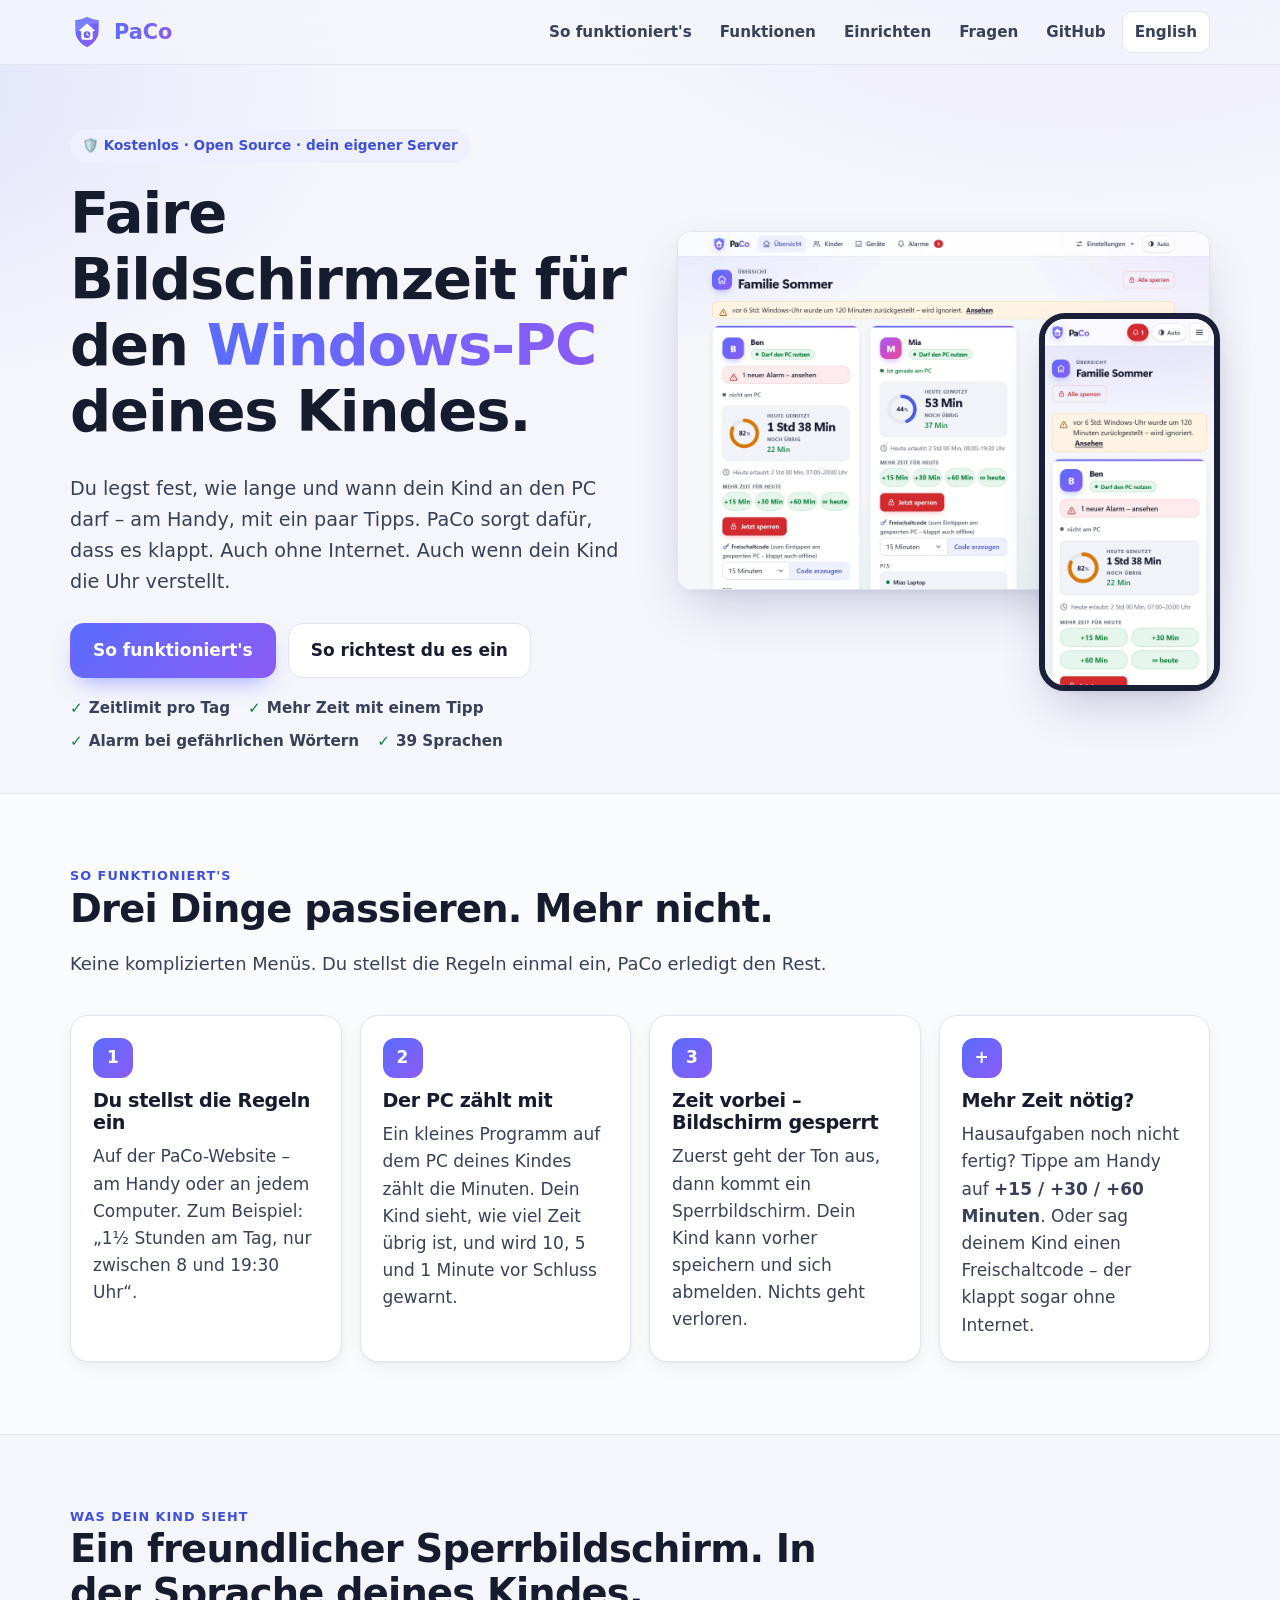
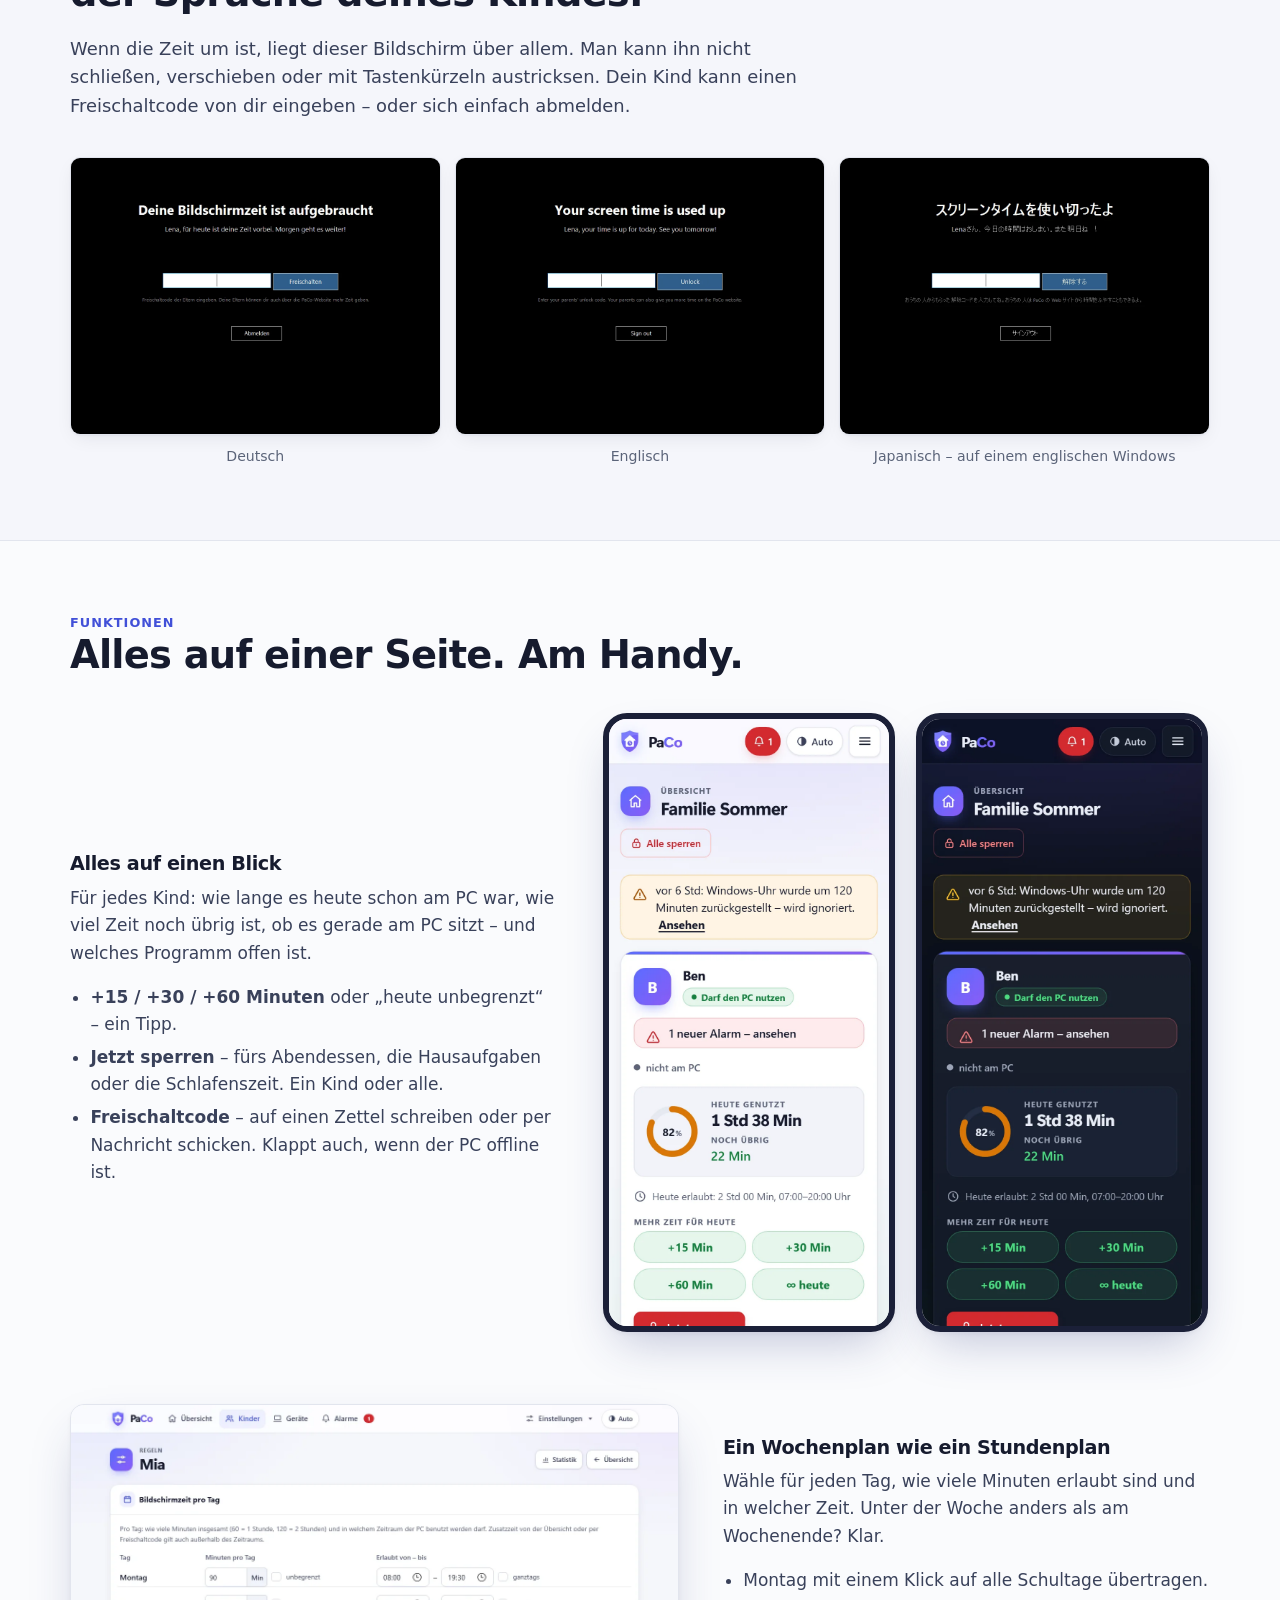
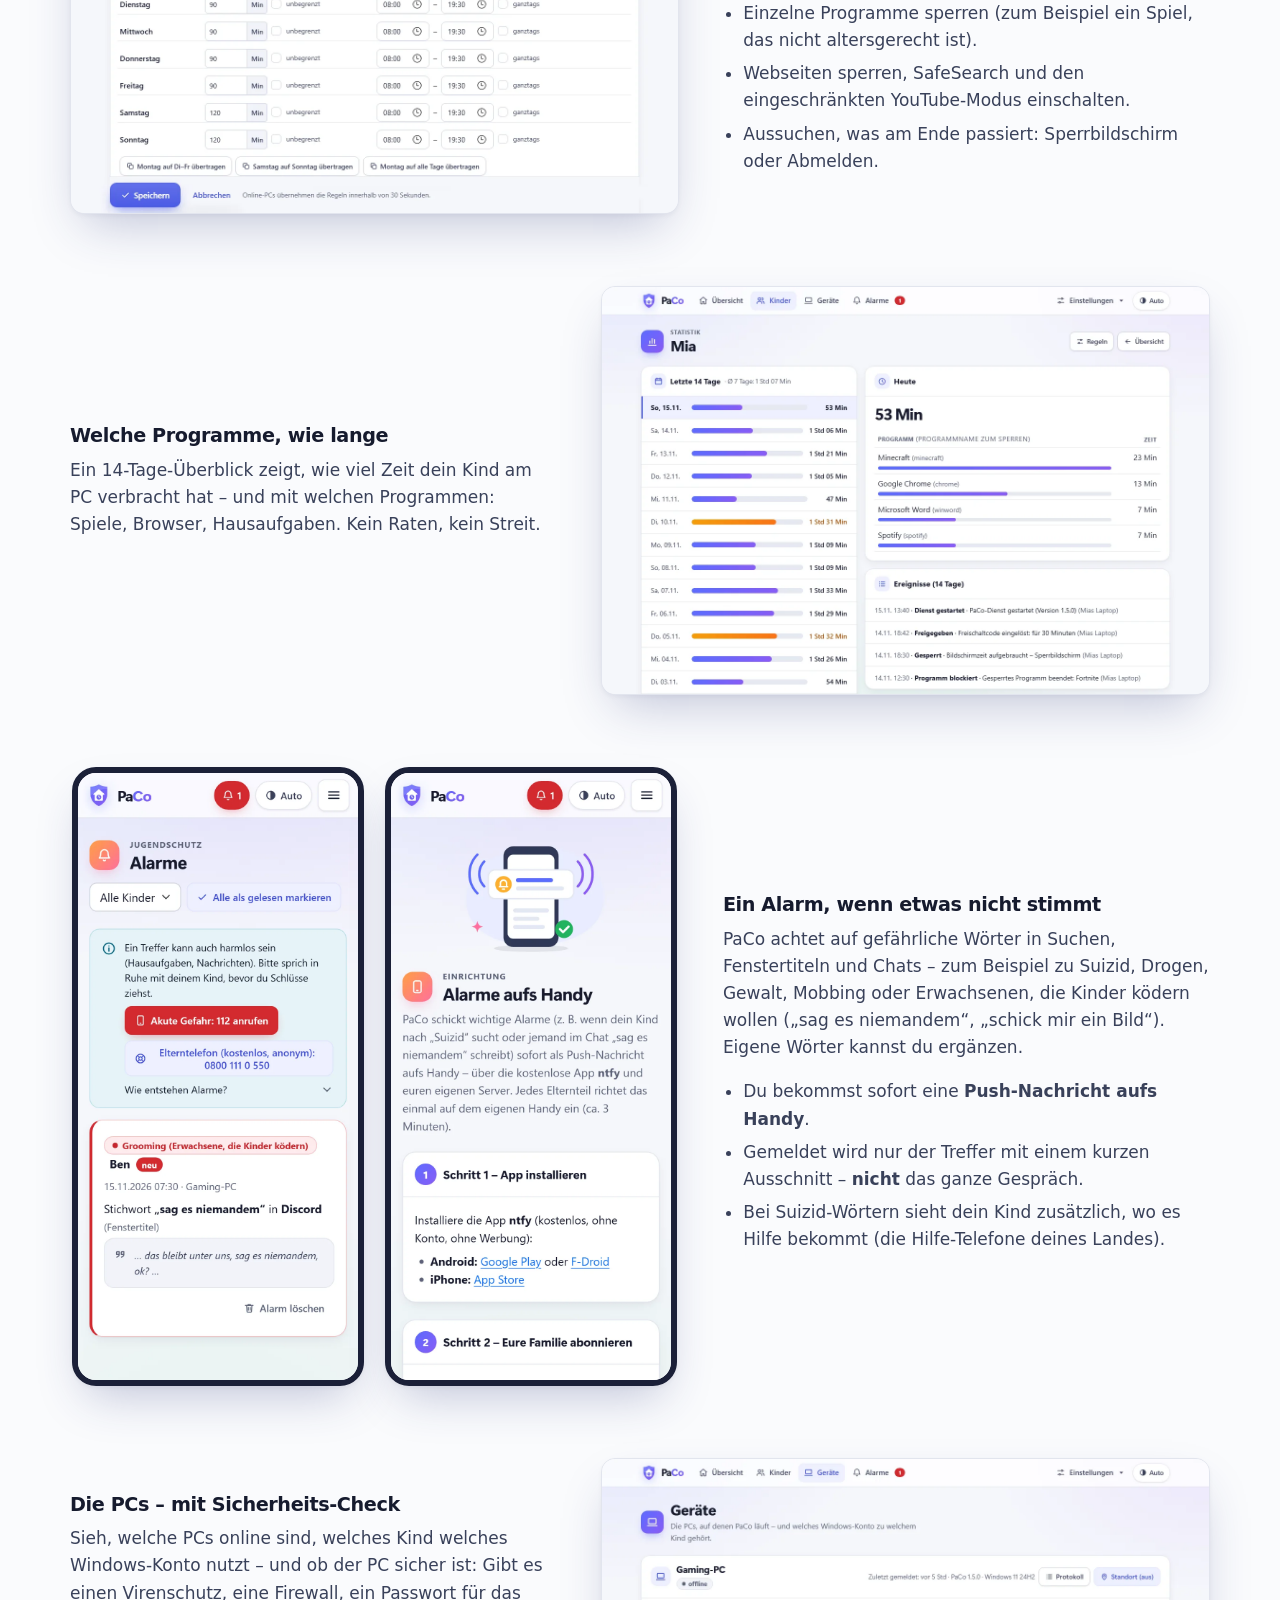
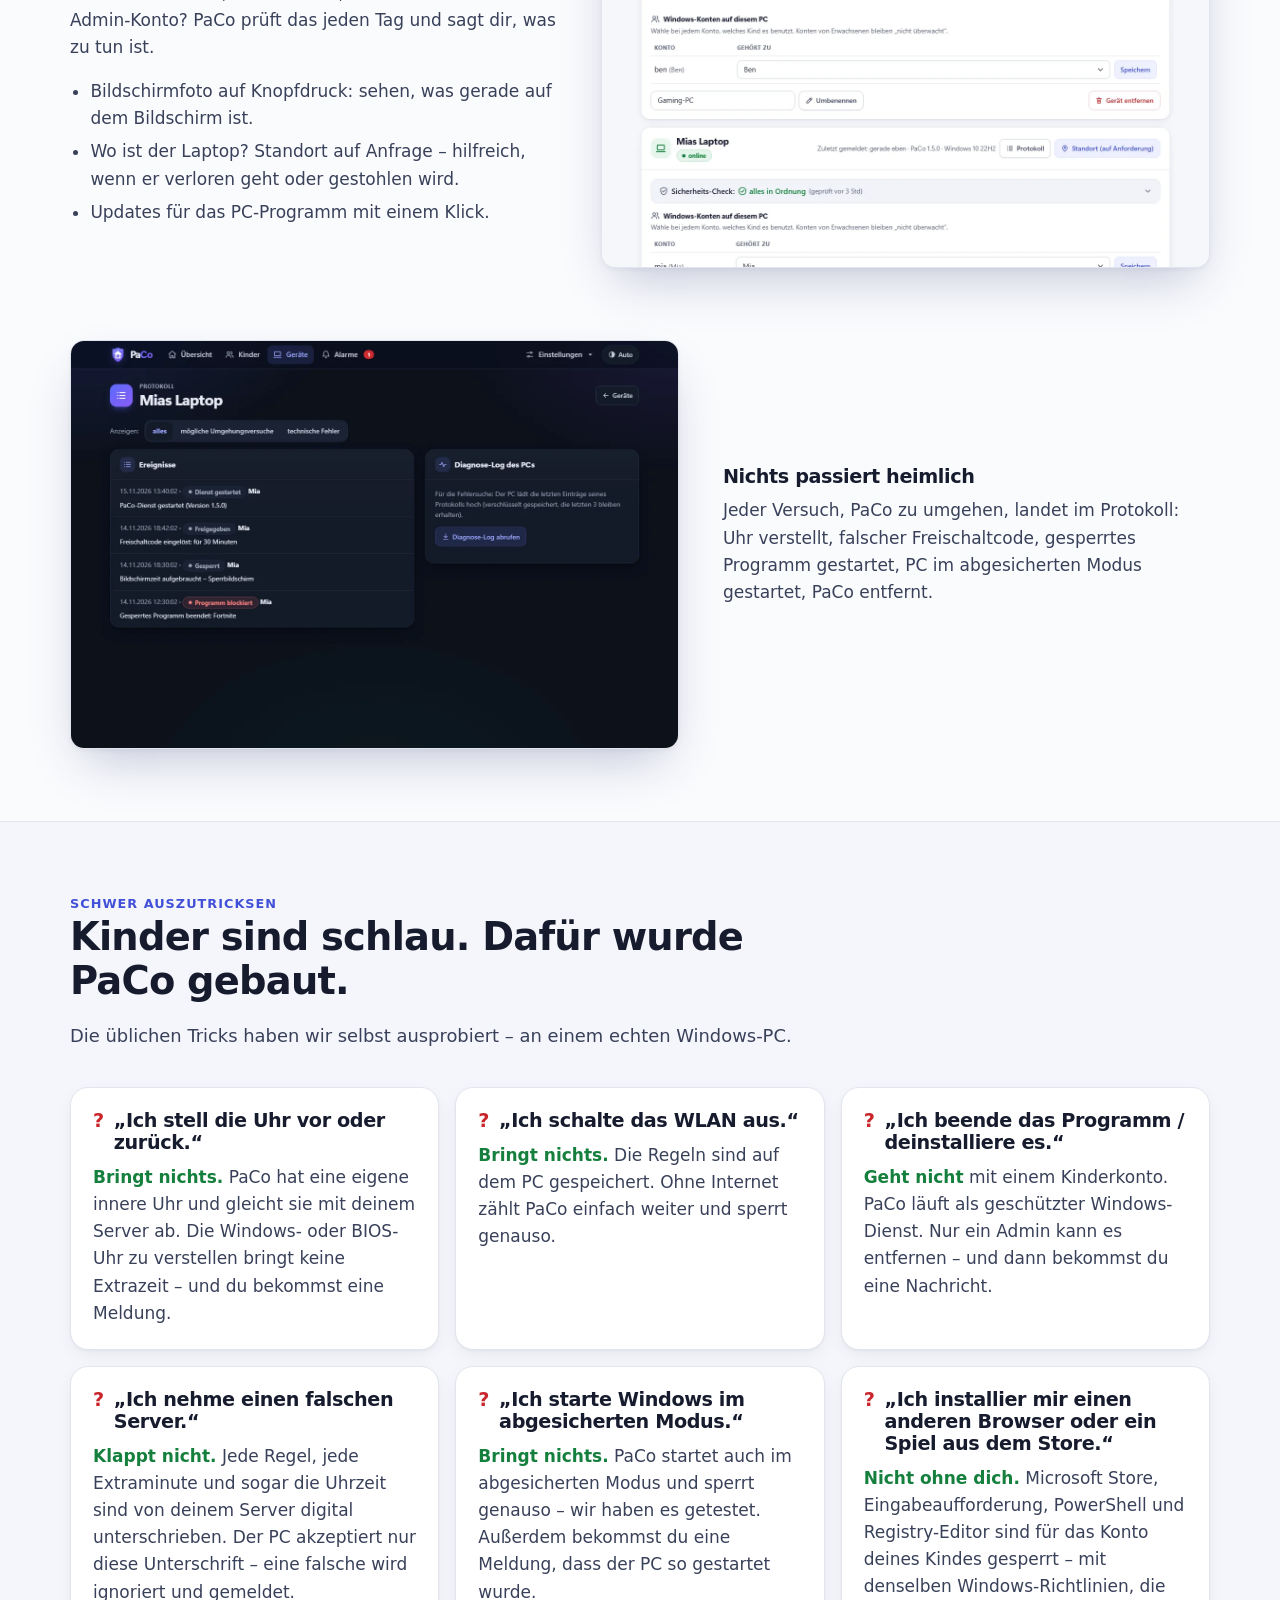
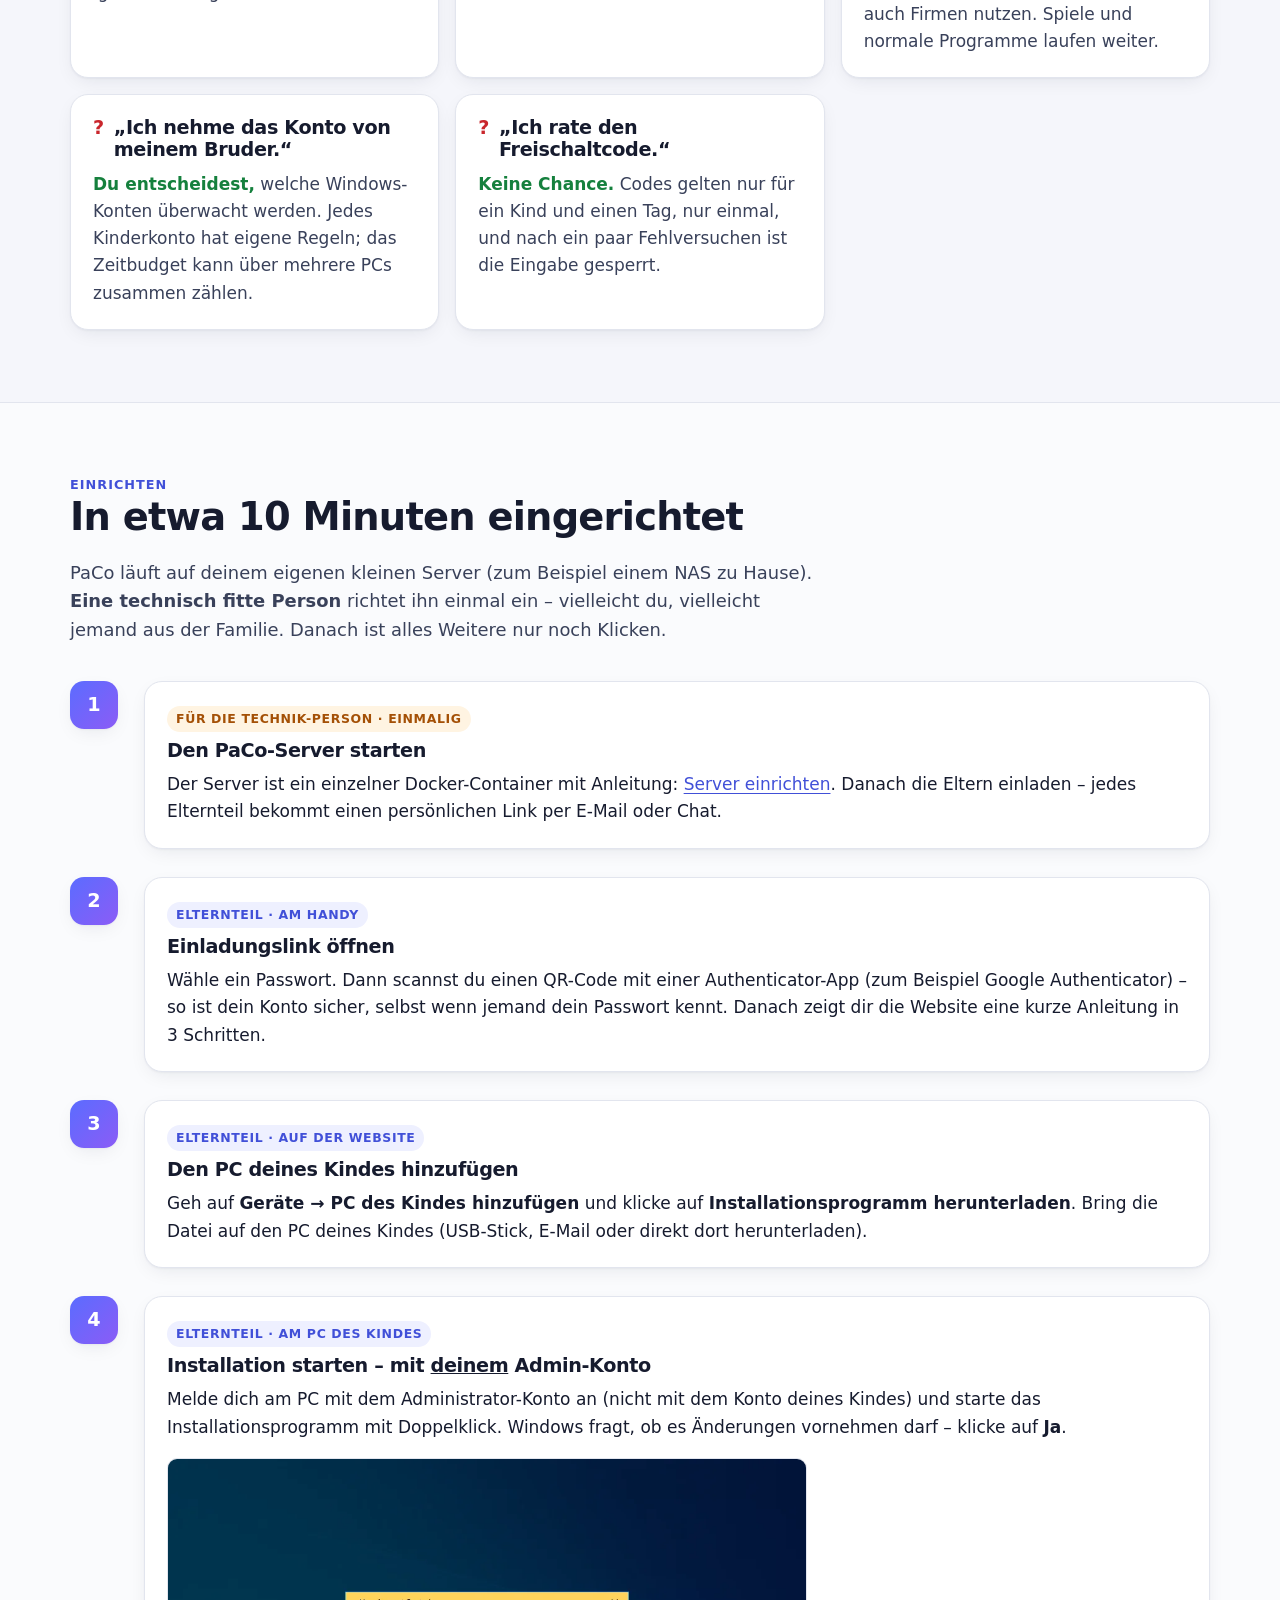
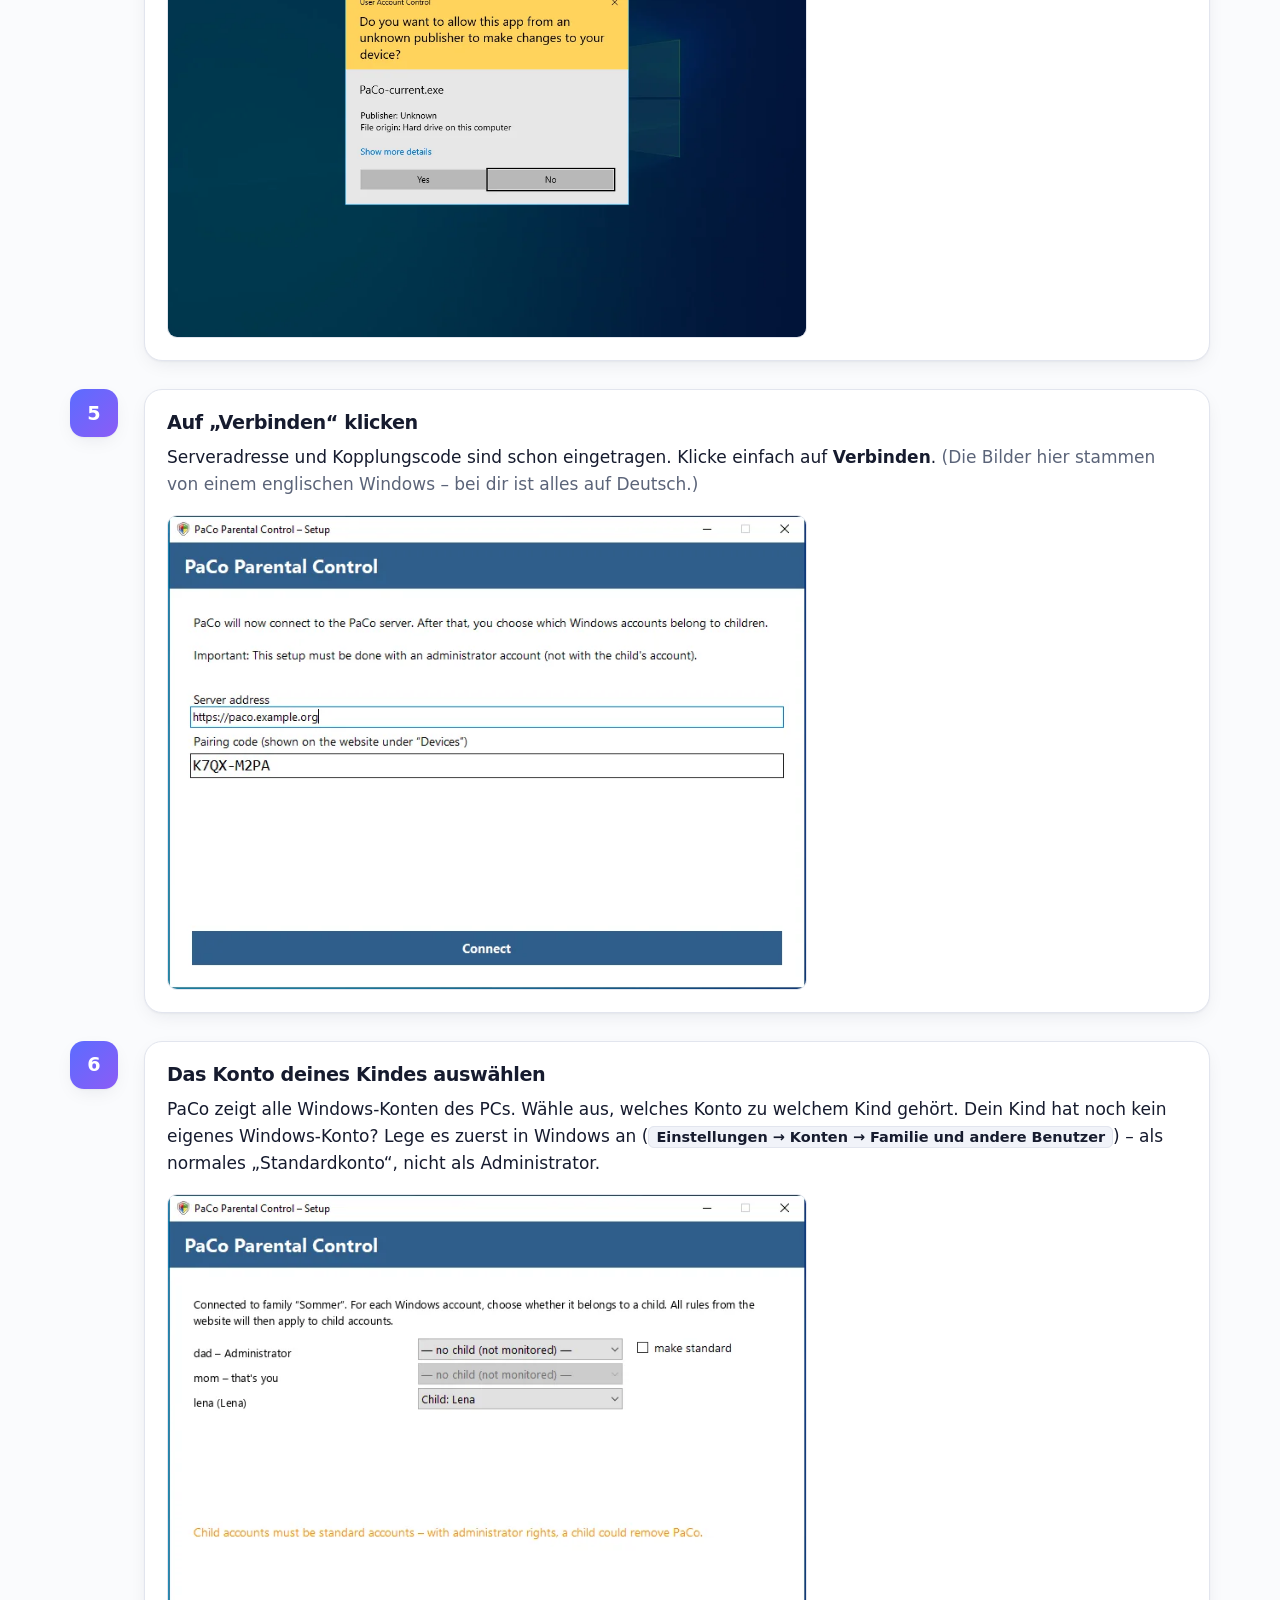
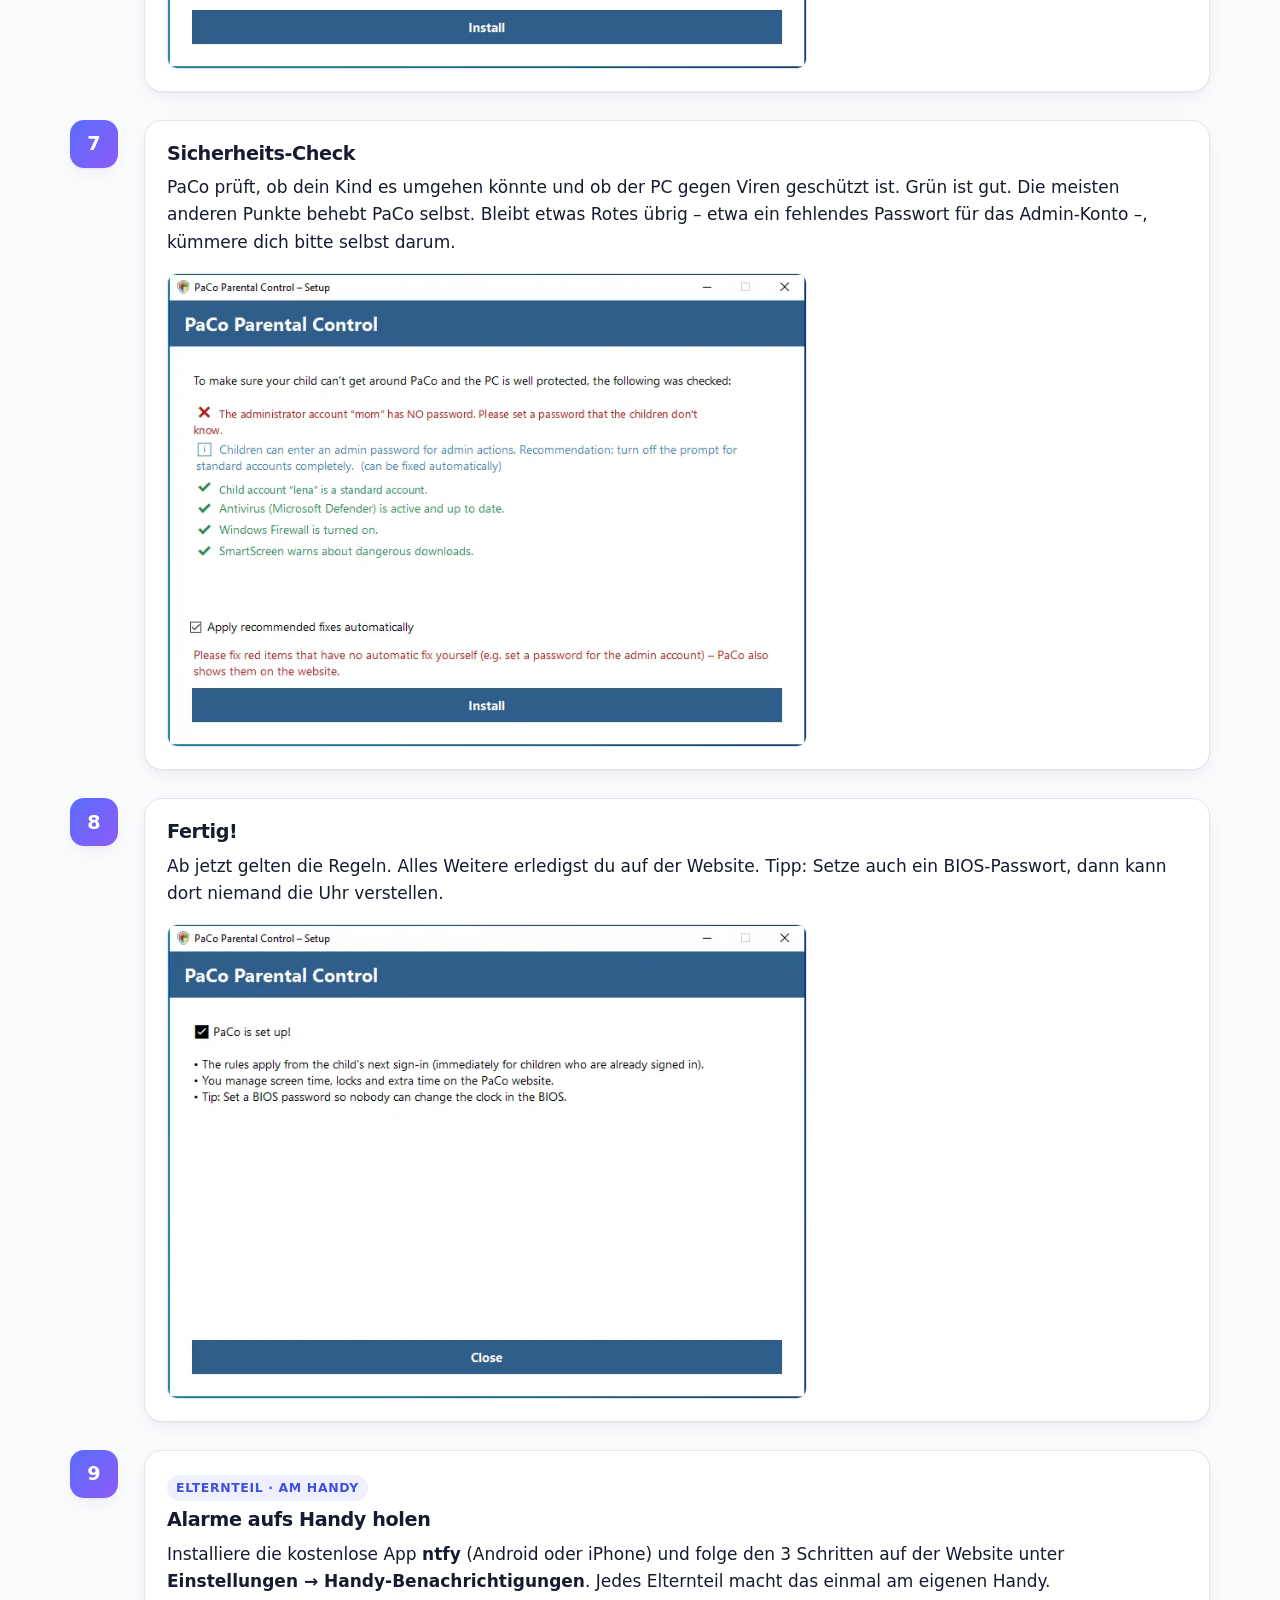
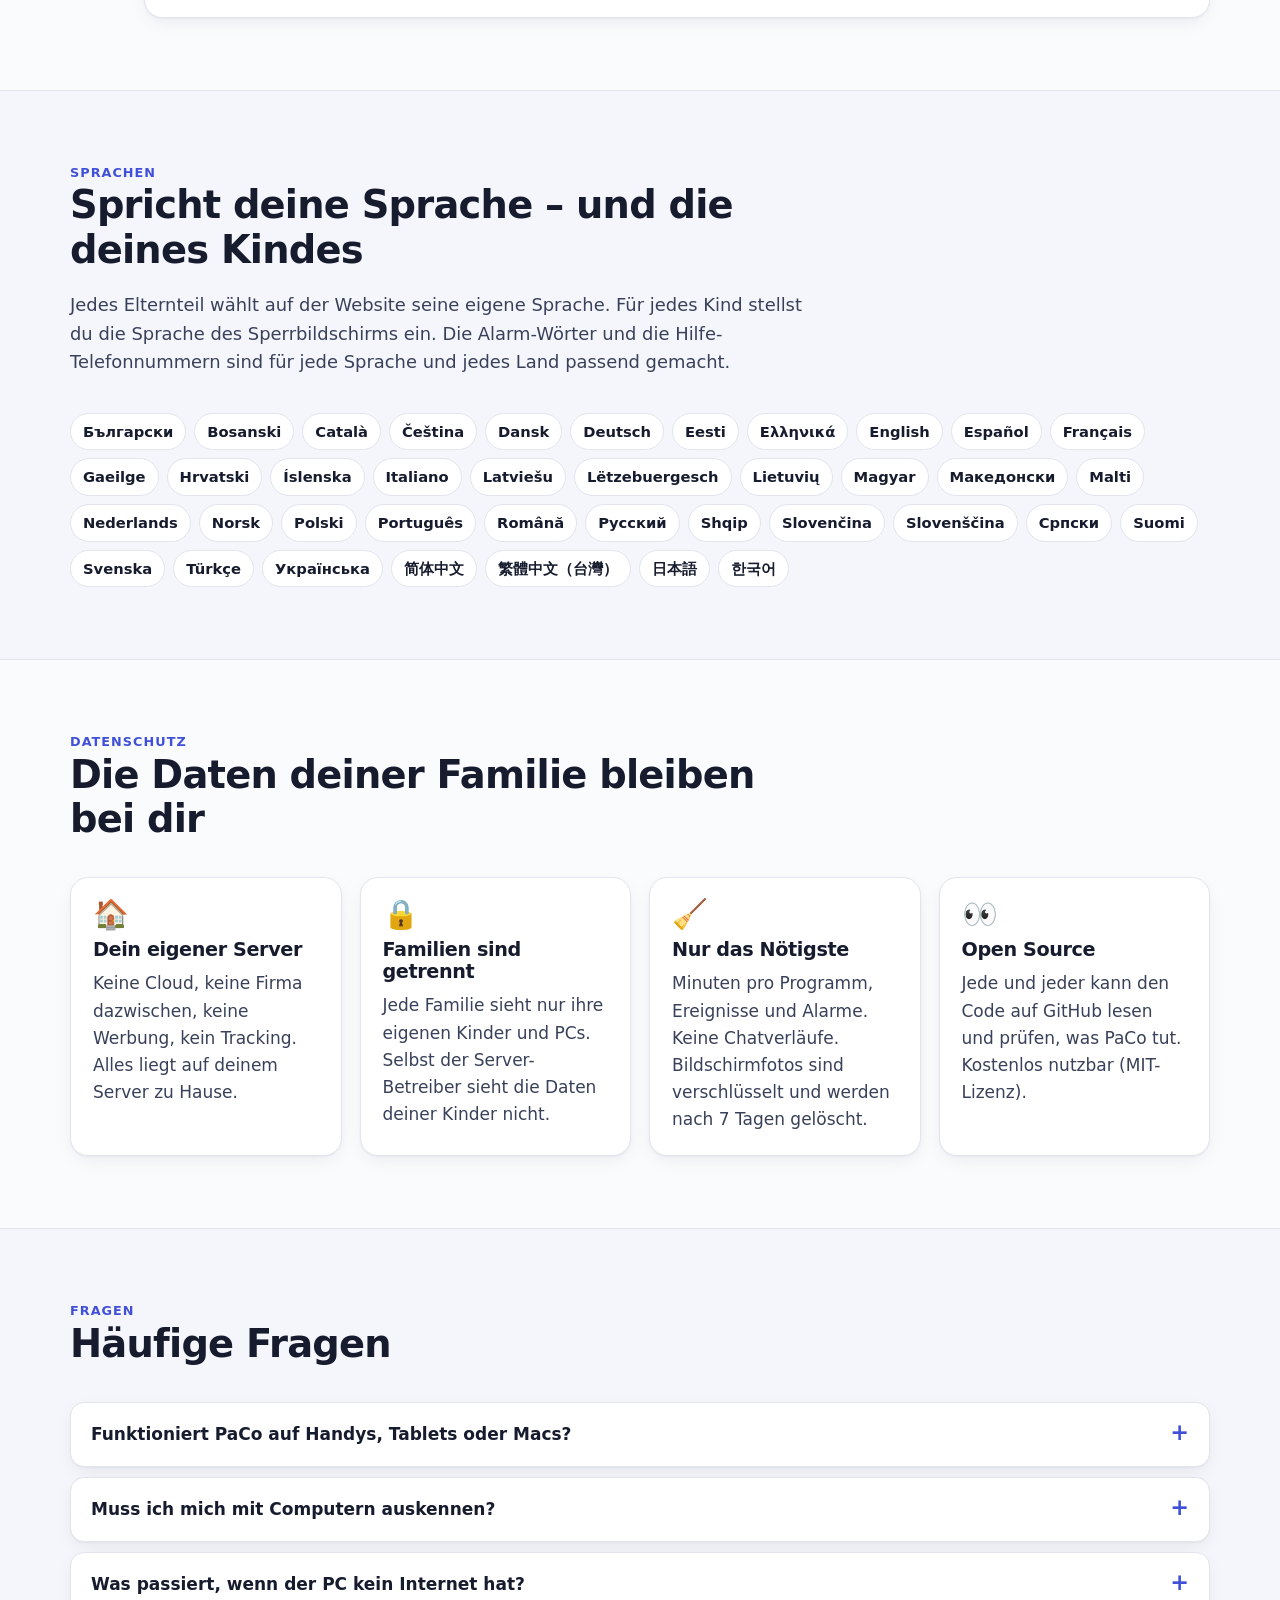
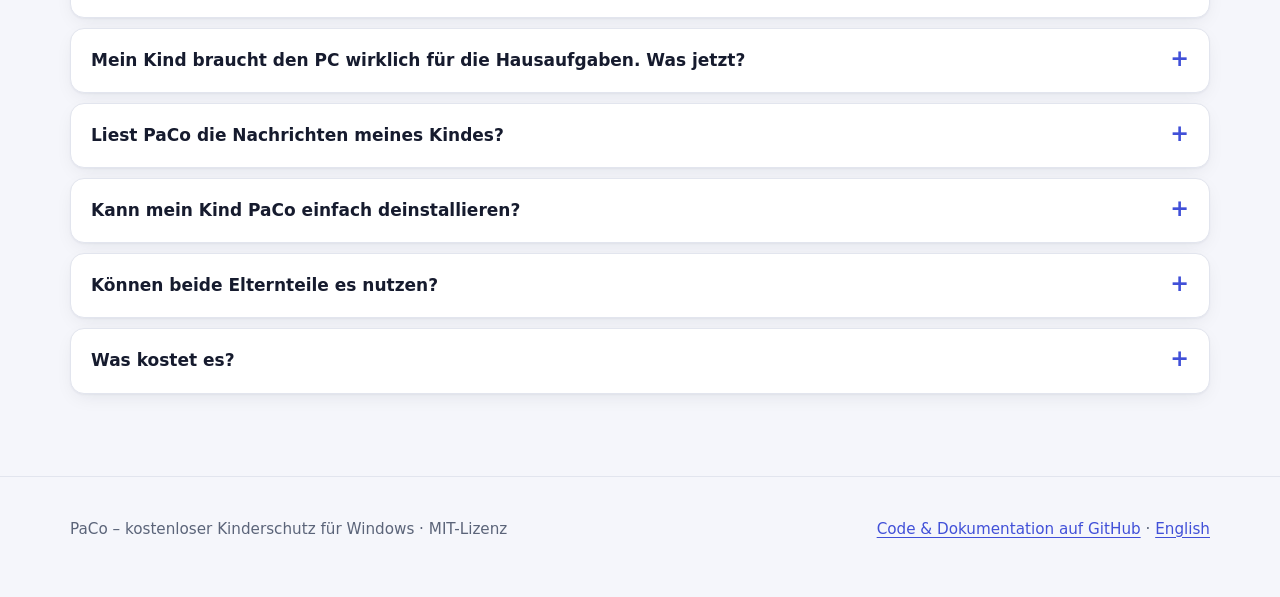
==== commit de69fd3a: "v1.5.2: document safe-mode test and account policies; website cards for safe mode and Store Co-Autho" ====
--- a/site/de/index.html
+++ b/site/de/index.html
@@ -192,6 +192,10 @@
         <p><span class="a">Geht nicht</span> mit einem Kinderkonto. PaCo läuft als geschützter Windows-Dienst. Nur ein Admin kann es entfernen – und dann bekommst du eine Nachricht.</p></div>
       <div class="card"><h3><span class="q">?</span> „Ich nehme einen falschen Server.“</h3>
         <p><span class="a">Klappt nicht.</span> Jede Regel, jede Extraminute und sogar die Uhrzeit sind von deinem Server digital unterschrieben. Der PC akzeptiert nur diese Unterschrift – eine falsche wird ignoriert und gemeldet.</p></div>
+      <div class="card"><h3><span class="q">?</span> „Ich starte Windows im abgesicherten Modus.“</h3>
+        <p><span class="a">Bringt nichts.</span> PaCo startet auch im abgesicherten Modus und sperrt genauso – wir haben es getestet. Außerdem bekommst du eine Meldung, dass der PC so gestartet wurde.</p></div>
+      <div class="card"><h3><span class="q">?</span> „Ich installier mir einen anderen Browser oder ein Spiel aus dem Store.“</h3>
+        <p><span class="a">Nicht ohne dich.</span> Microsoft Store, Eingabeaufforderung, PowerShell und Registry-Editor sind für das Konto deines Kindes gesperrt – mit denselben Windows-Richtlinien, die auch Firmen nutzen. Spiele und normale Programme laufen weiter.</p></div>
       <div class="card"><h3><span class="q">?</span> „Ich nehme das Konto von meinem Bruder.“</h3>
         <p><span class="a">Du entscheidest,</span> welche Windows-Konten überwacht werden. Jedes Kinderkonto hat eigene Regeln; das Zeitbudget kann über mehrere PCs zusammen zählen.</p></div>
       <div class="card"><h3><span class="q">?</span> „Ich rate den Freischaltcode.“</h3>
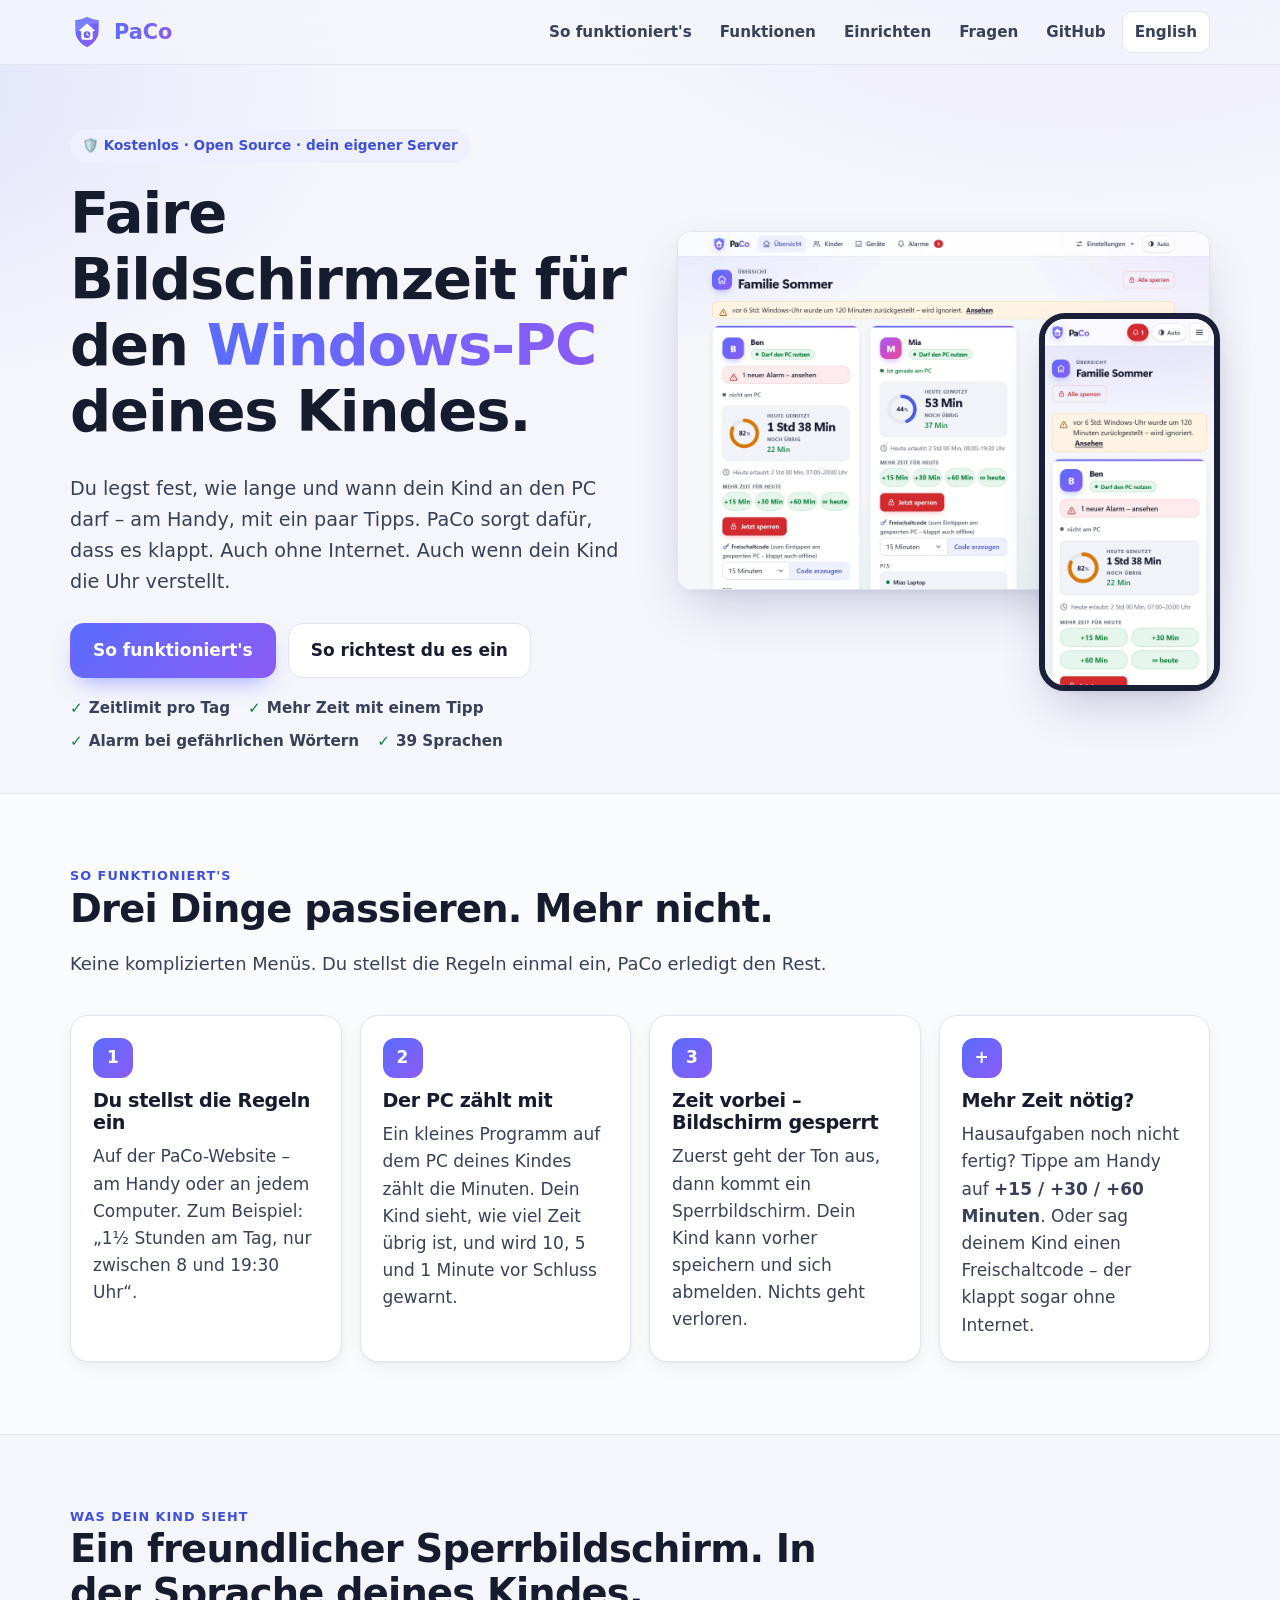
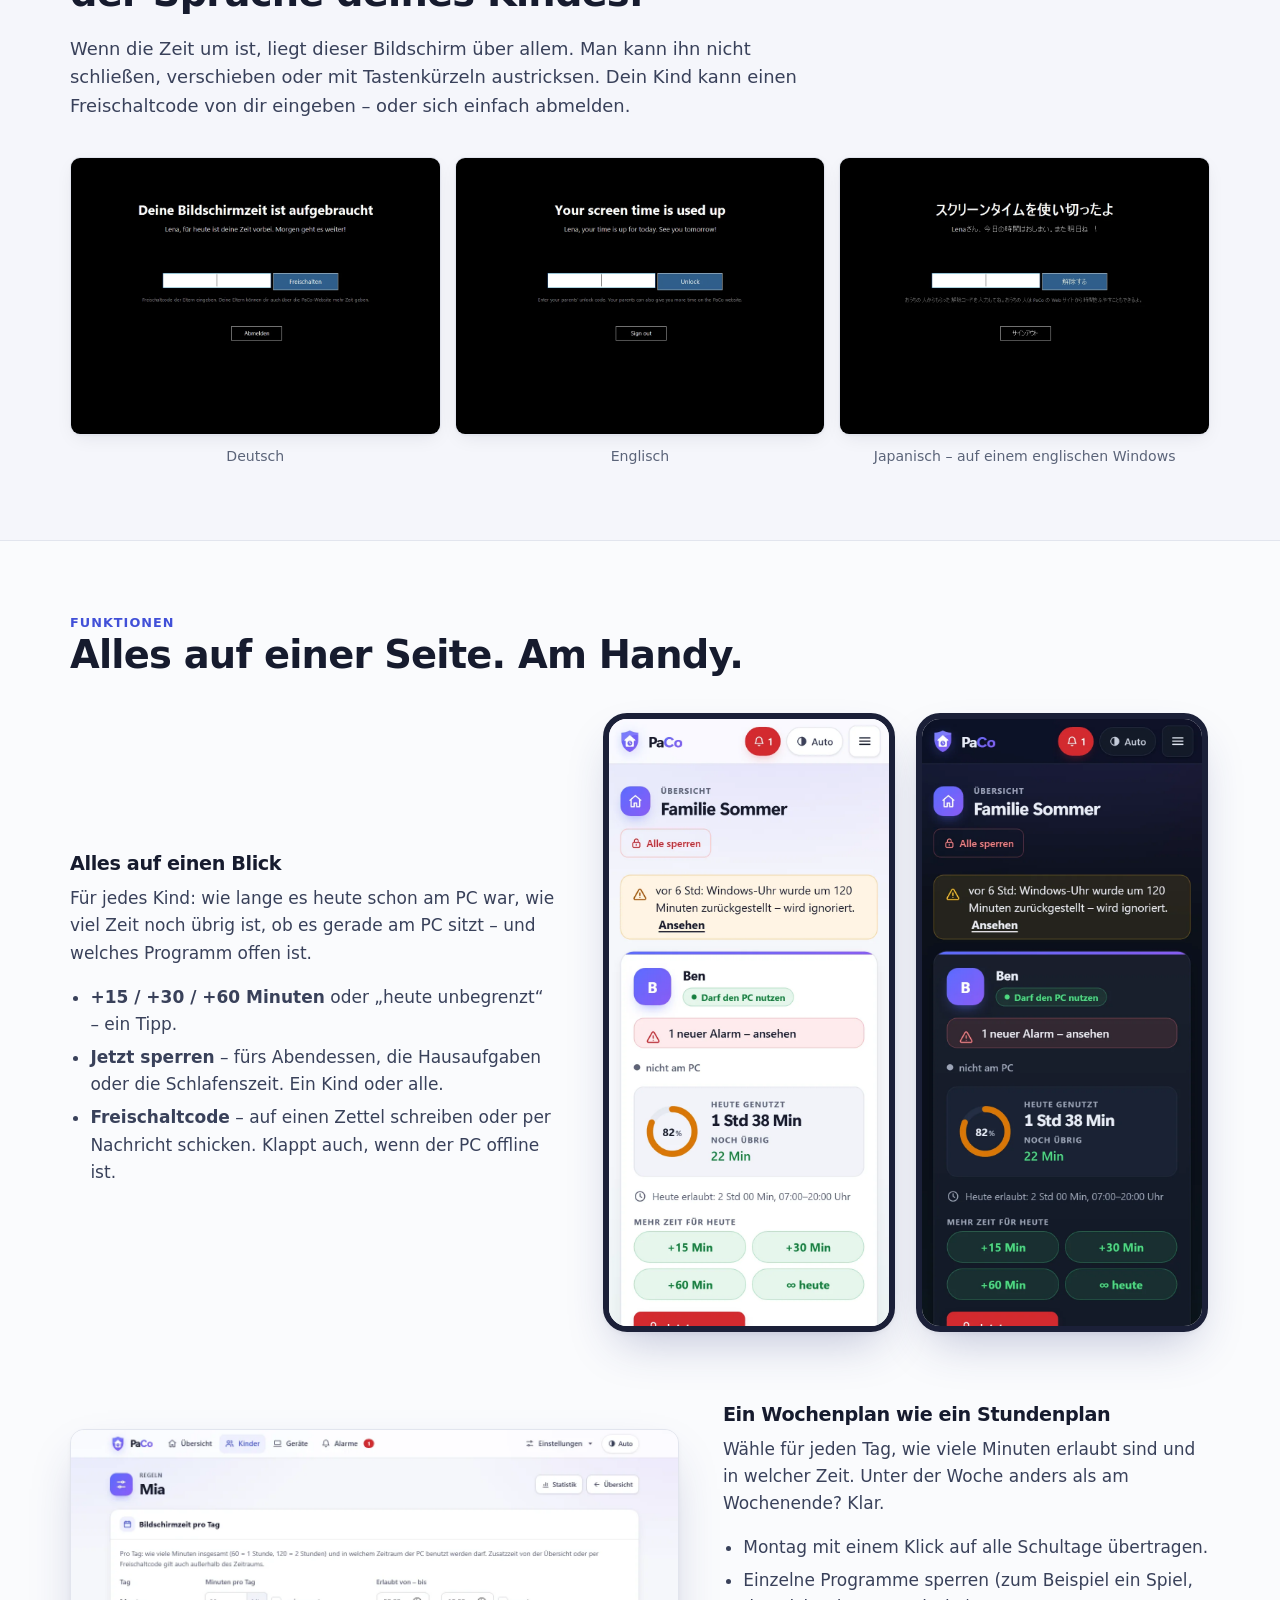
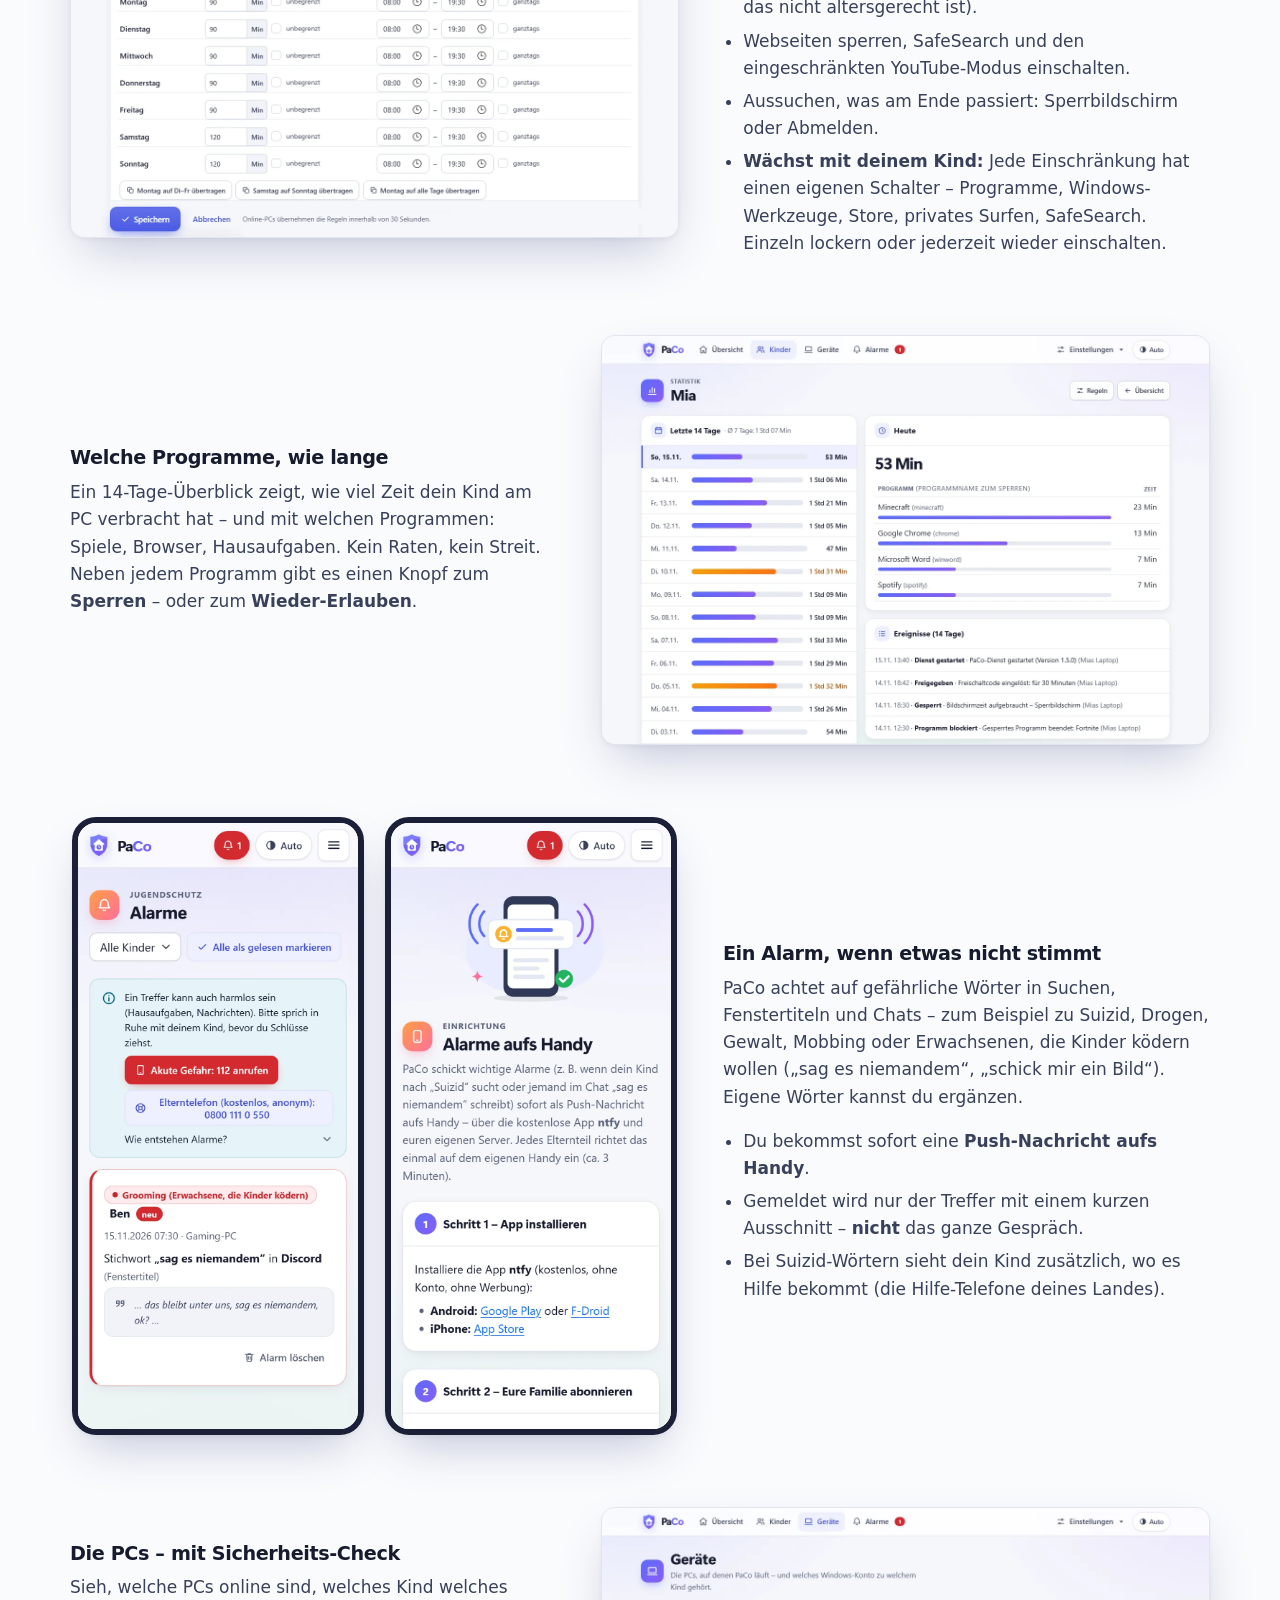
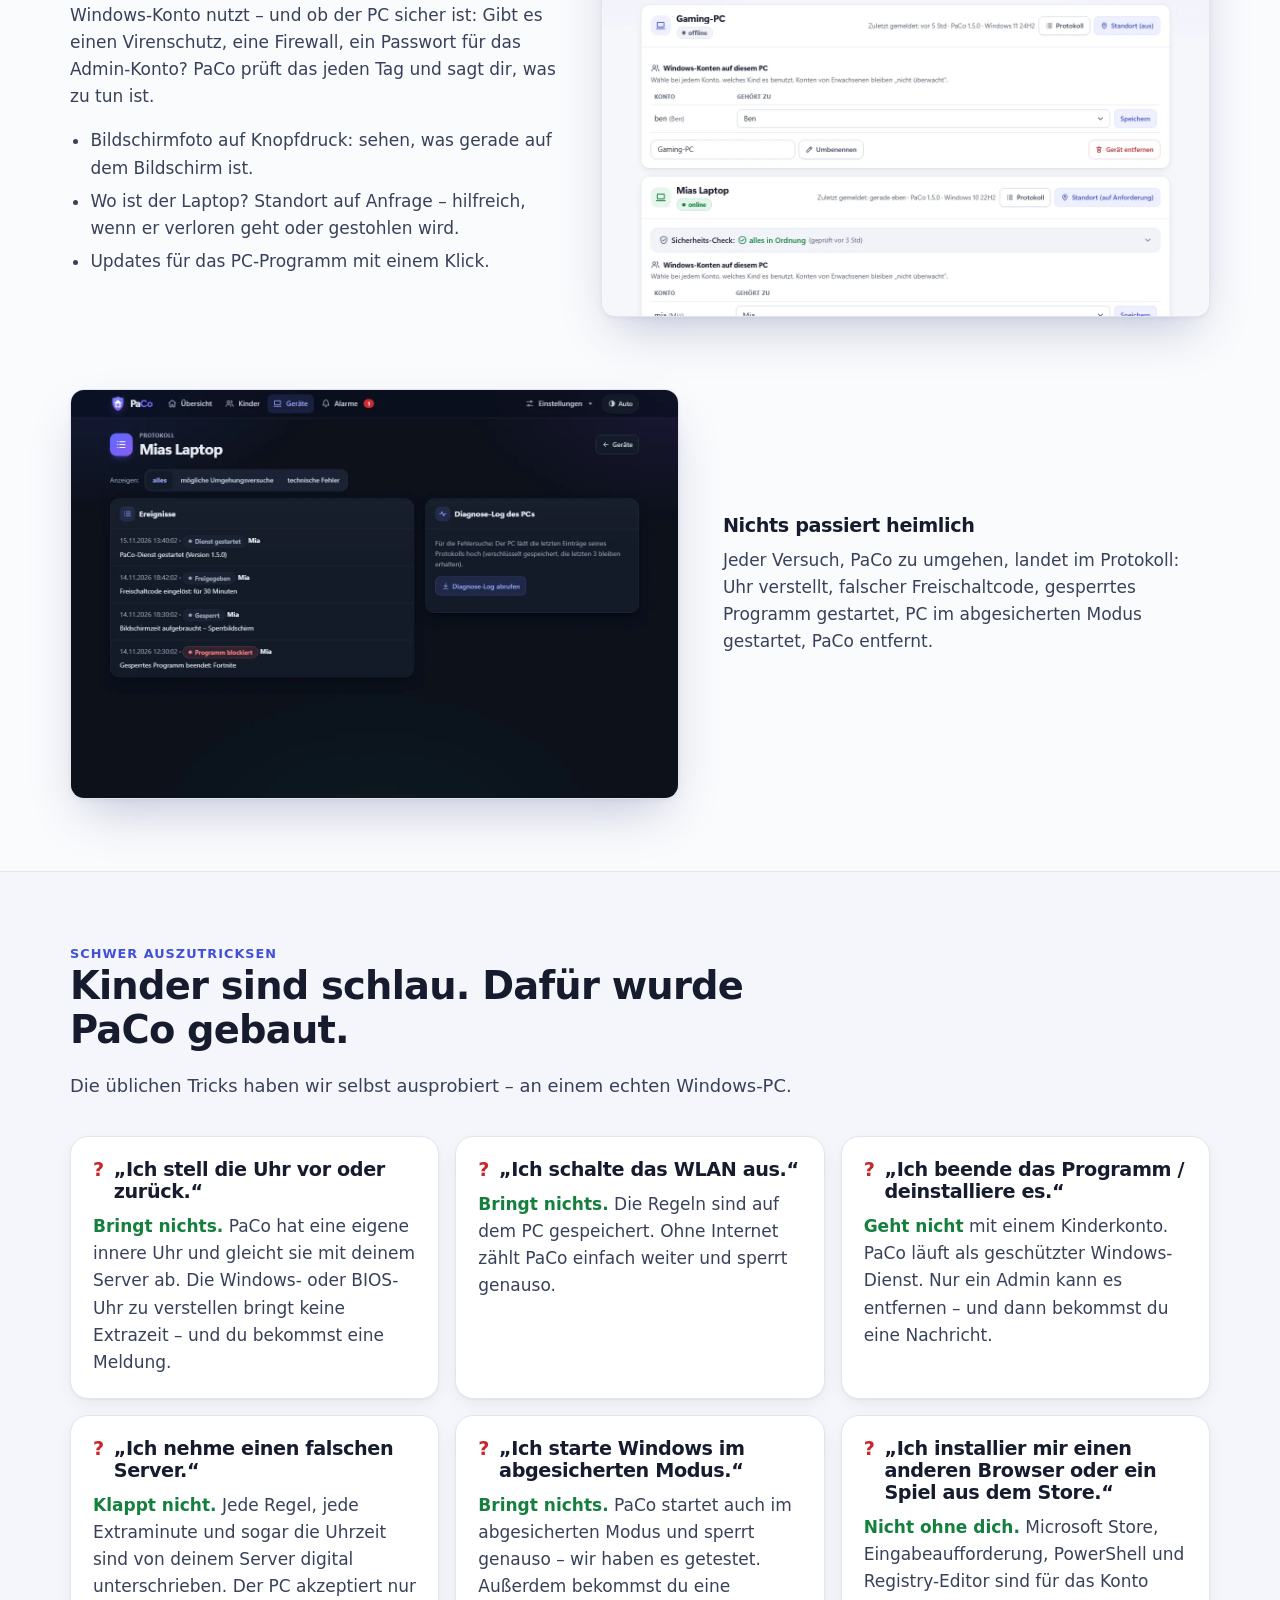
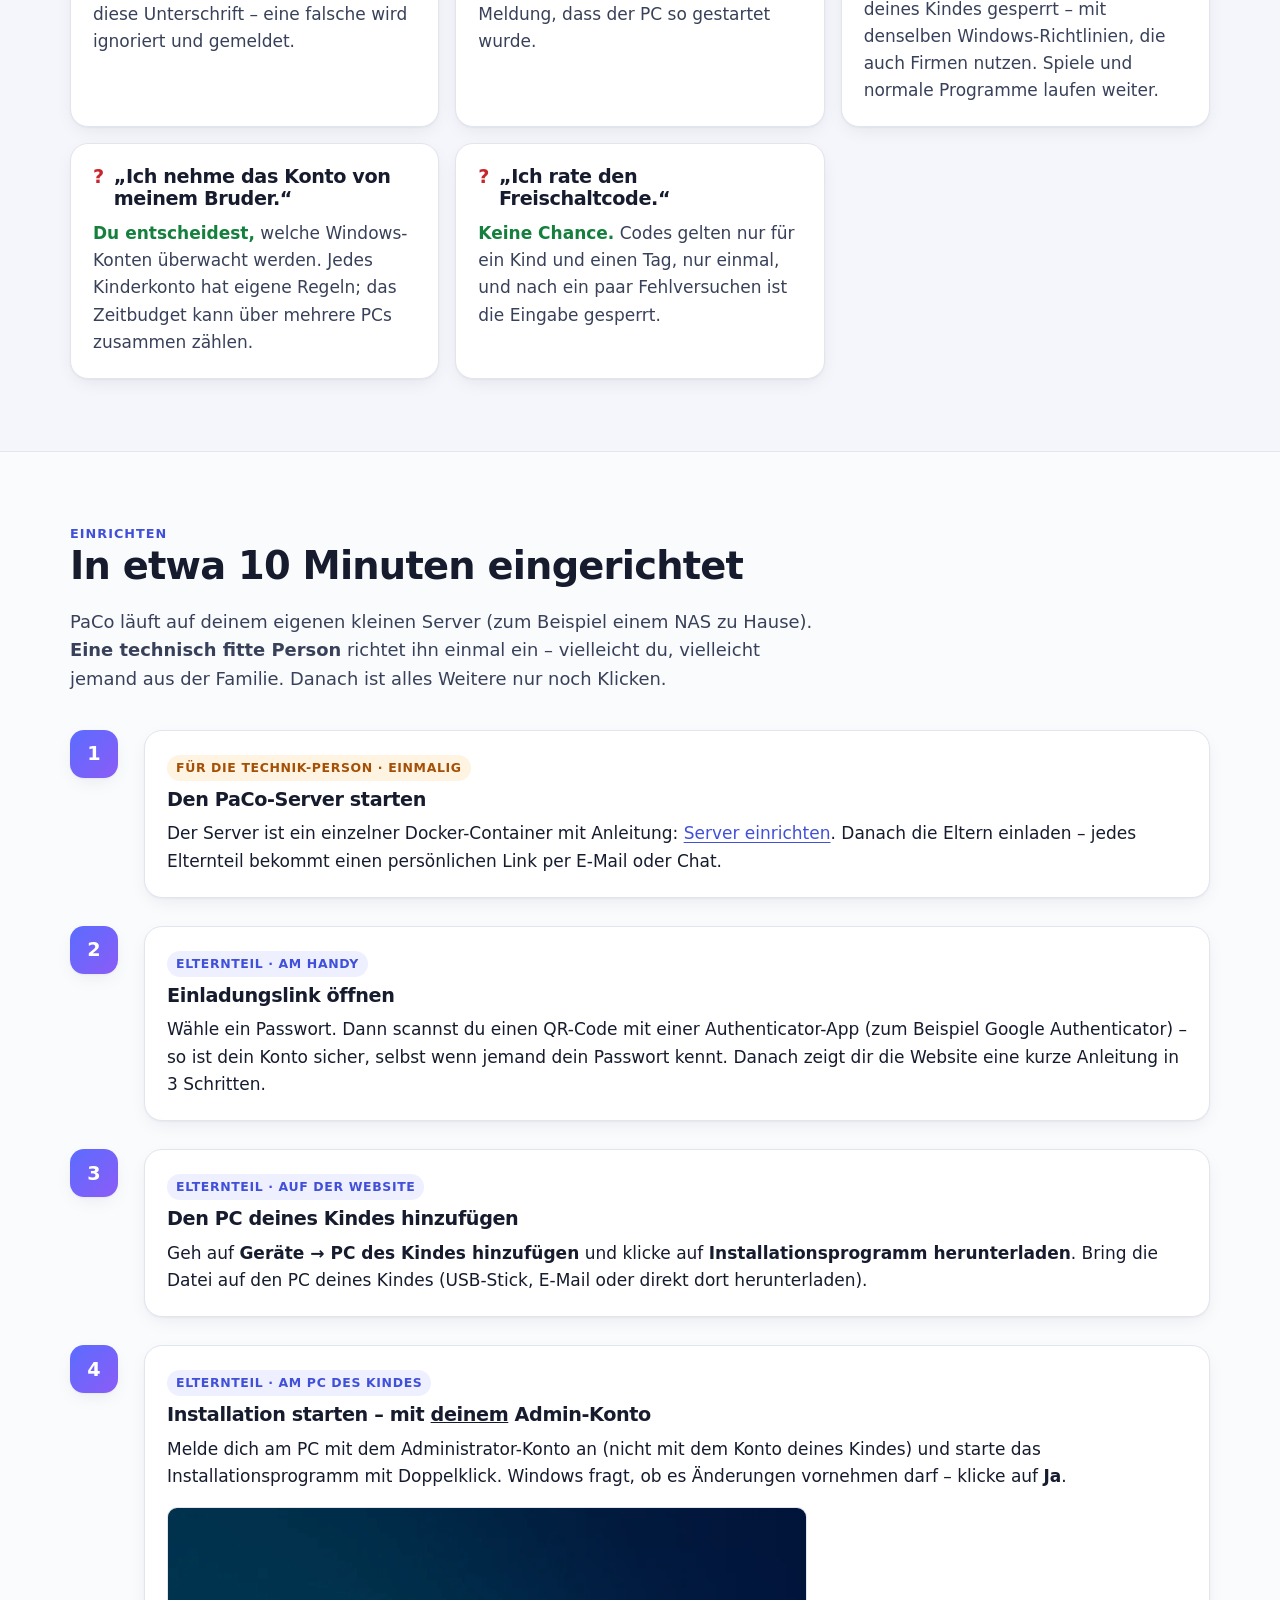
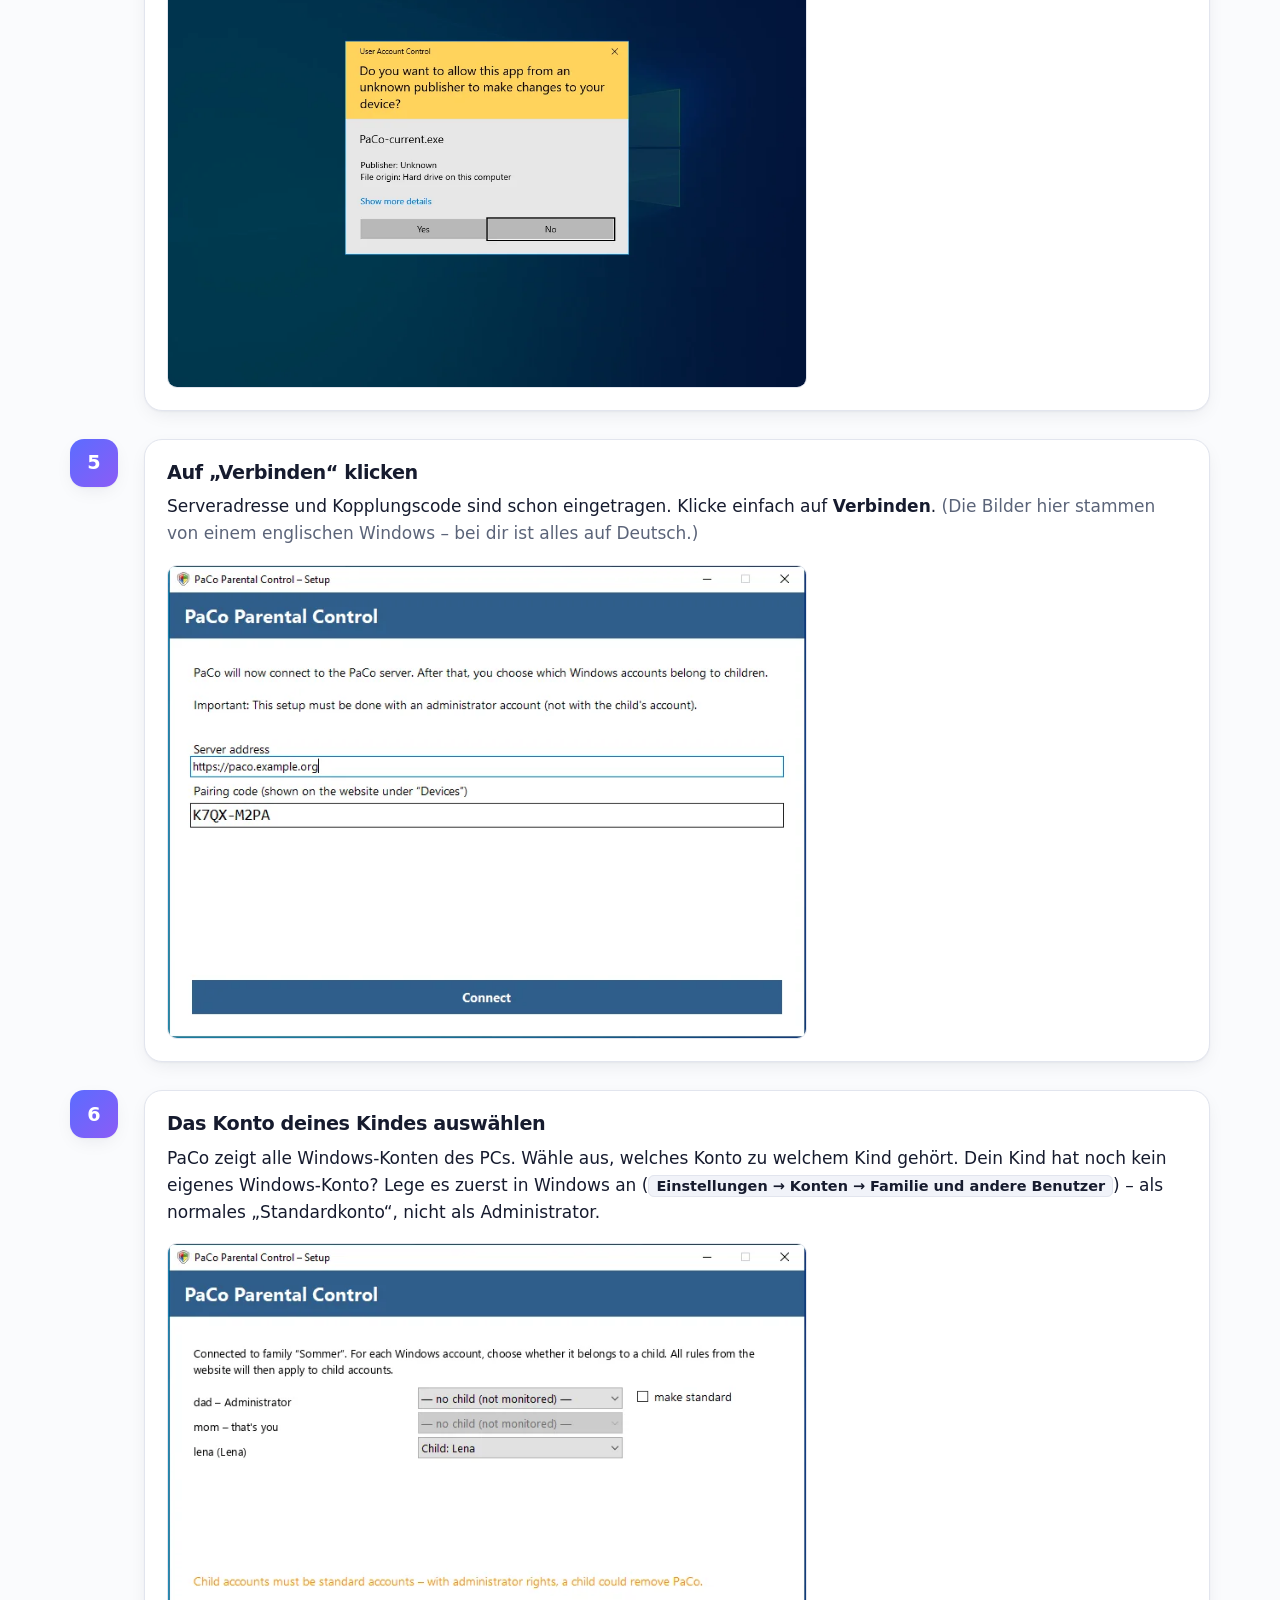
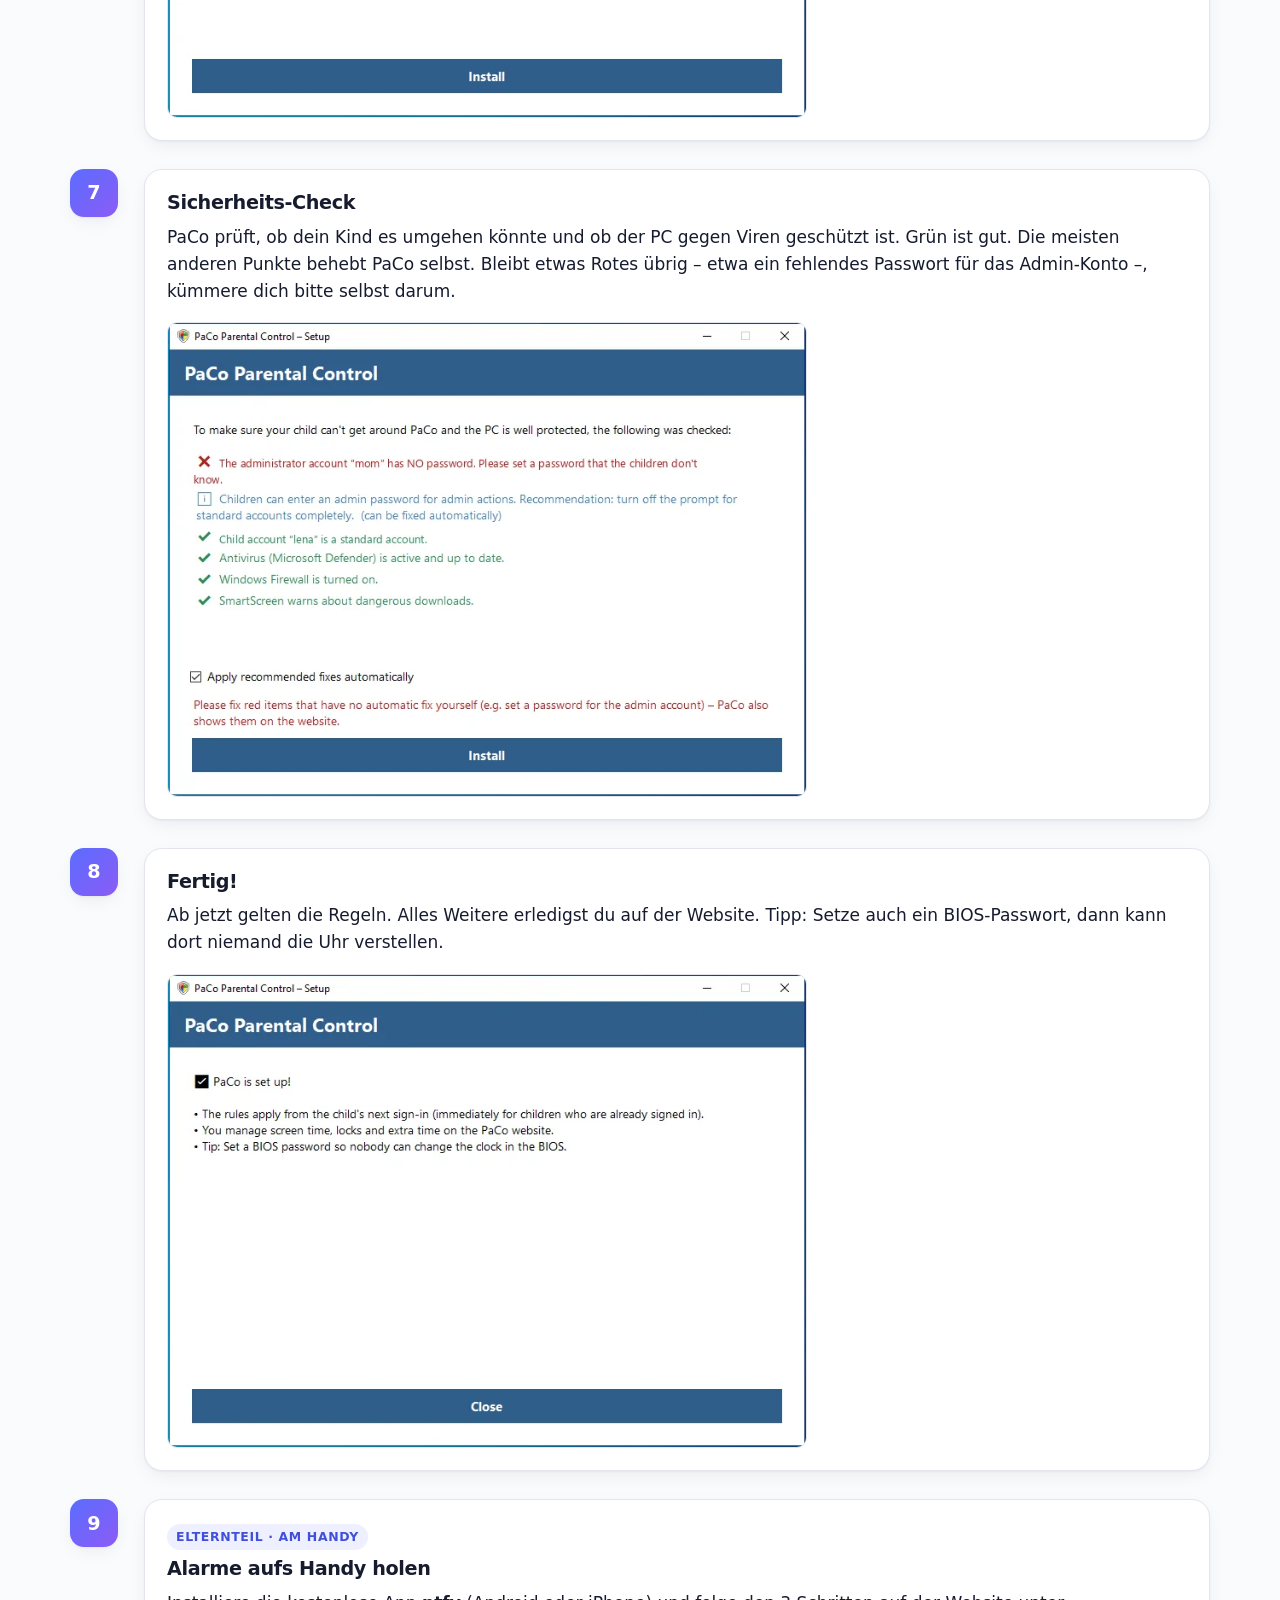
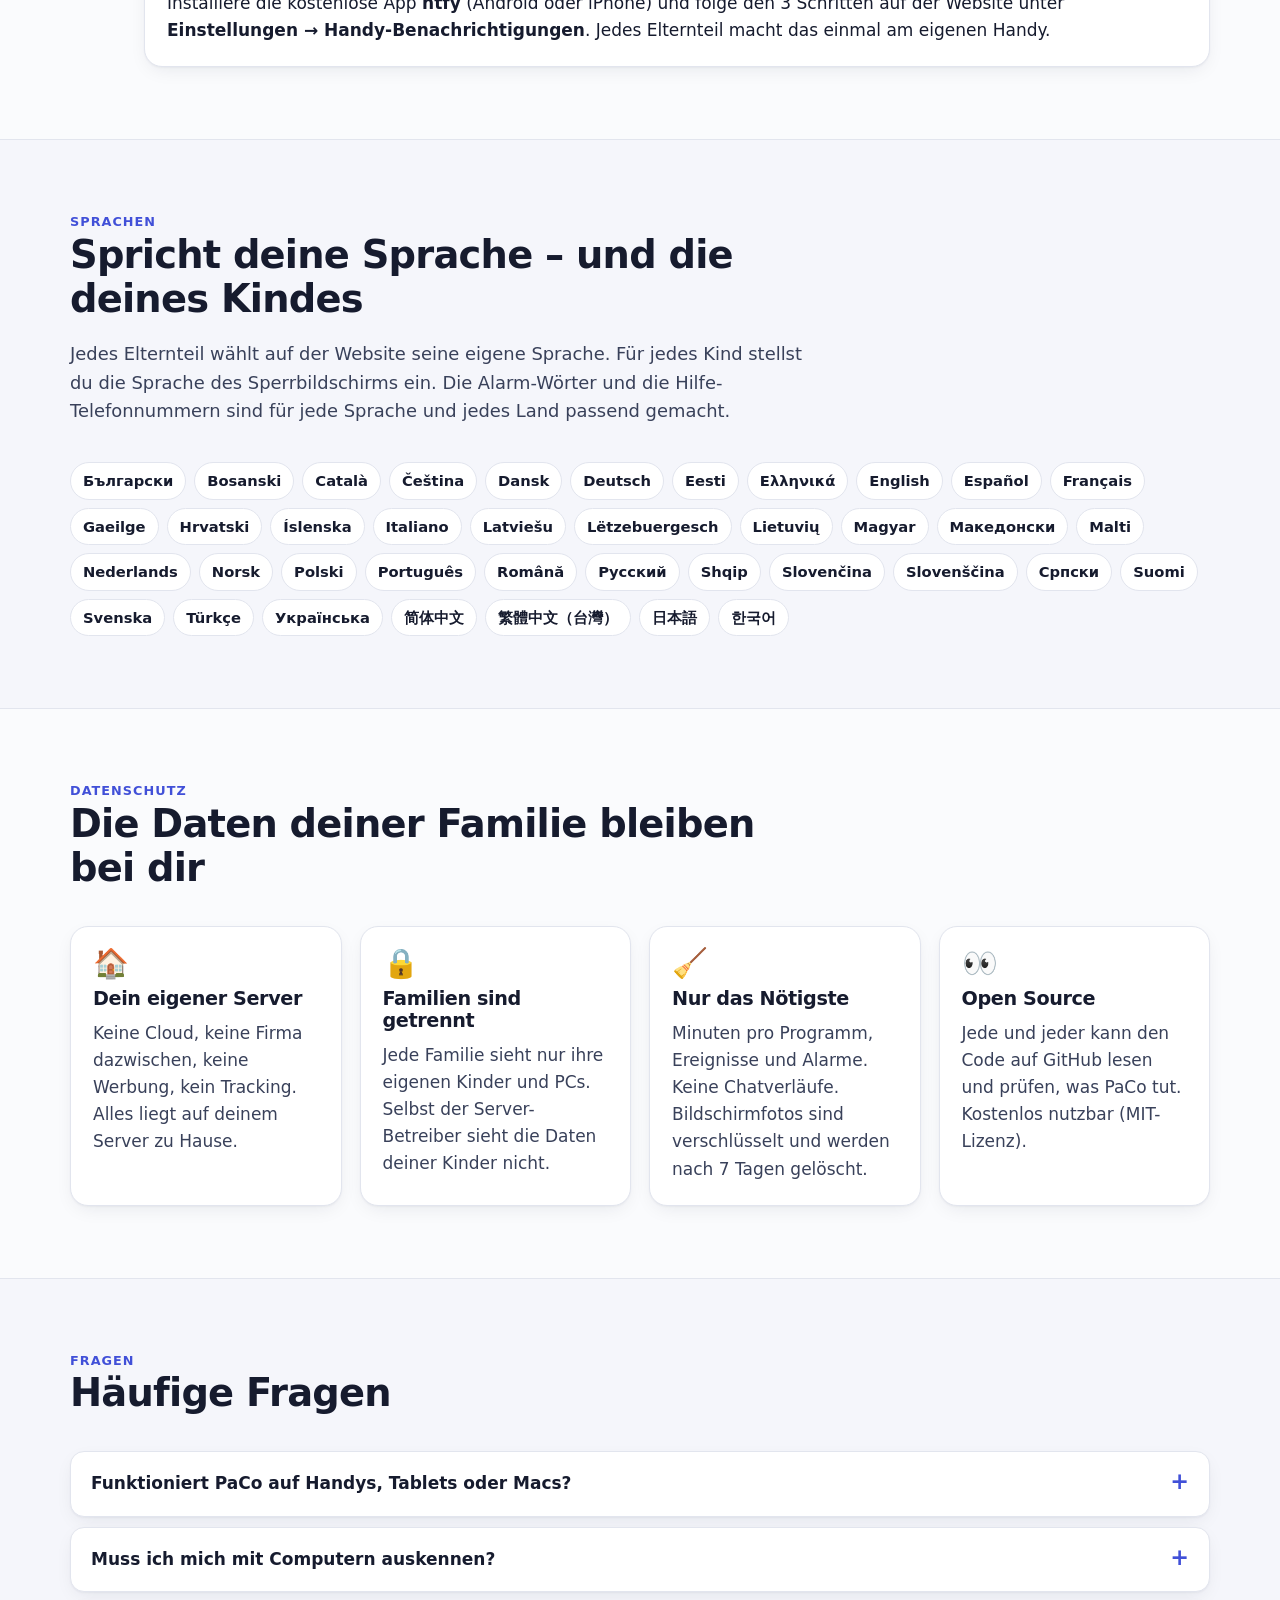
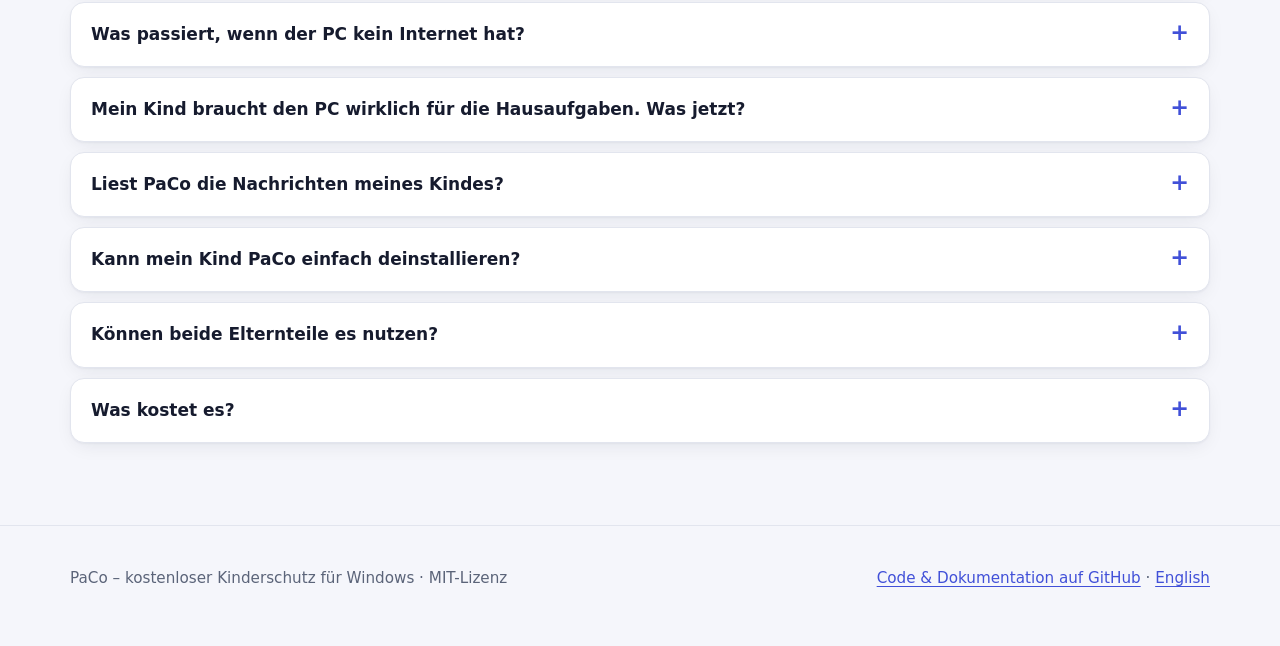
==== commit d7e4cb2a: "v1.6.0: parents block/allow every Windows tool, the Store, browser dev tools and each used program i" ====
--- a/site/de/index.html
+++ b/site/de/index.html
@@ -122,6 +122,7 @@
           <li>Einzelne Programme sperren (zum Beispiel ein Spiel, das nicht altersgerecht ist).</li>
           <li>Webseiten sperren, SafeSearch und den eingeschränkten YouTube-Modus einschalten.</li>
           <li>Aussuchen, was am Ende passiert: Sperrbildschirm oder Abmelden.</li>
+          <li><b>Wächst mit deinem Kind:</b> Jede Einschränkung hat einen eigenen Schalter – Programme, Windows-Werkzeuge, Store, privates Surfen, SafeSearch. Einzeln lockern oder jederzeit wieder einschalten.</li>
         </ul>
       </div>
       <img class="shot" src="../img/rules.de.desktop.webp" width="1280" height="860" alt="Der Wochenplan: Minuten pro Tag und erlaubte Zeiten für jeden Wochentag">
@@ -130,7 +131,8 @@
     <div class="feature">
       <div class="text">
         <h3>Welche Programme, wie lange</h3>
-        <p>Ein 14-Tage-Überblick zeigt, wie viel Zeit dein Kind am PC verbracht hat – und mit welchen Programmen: Spiele, Browser, Hausaufgaben. Kein Raten, kein Streit.</p>
+        <p>Ein 14-Tage-Überblick zeigt, wie viel Zeit dein Kind am PC verbracht hat – und mit welchen Programmen: Spiele, Browser, Hausaufgaben. Kein Raten, kein Streit.
+          Neben jedem Programm gibt es einen Knopf zum <b>Sperren</b> – oder zum <b>Wieder-Erlauben</b>.</p>
       </div>
       <img class="shot" src="../img/stats.de.desktop.webp" width="1280" height="860" alt="Statistik: Bildschirmzeit pro Tag der letzten 14 Tage und die genutzten Programme">
     </div>
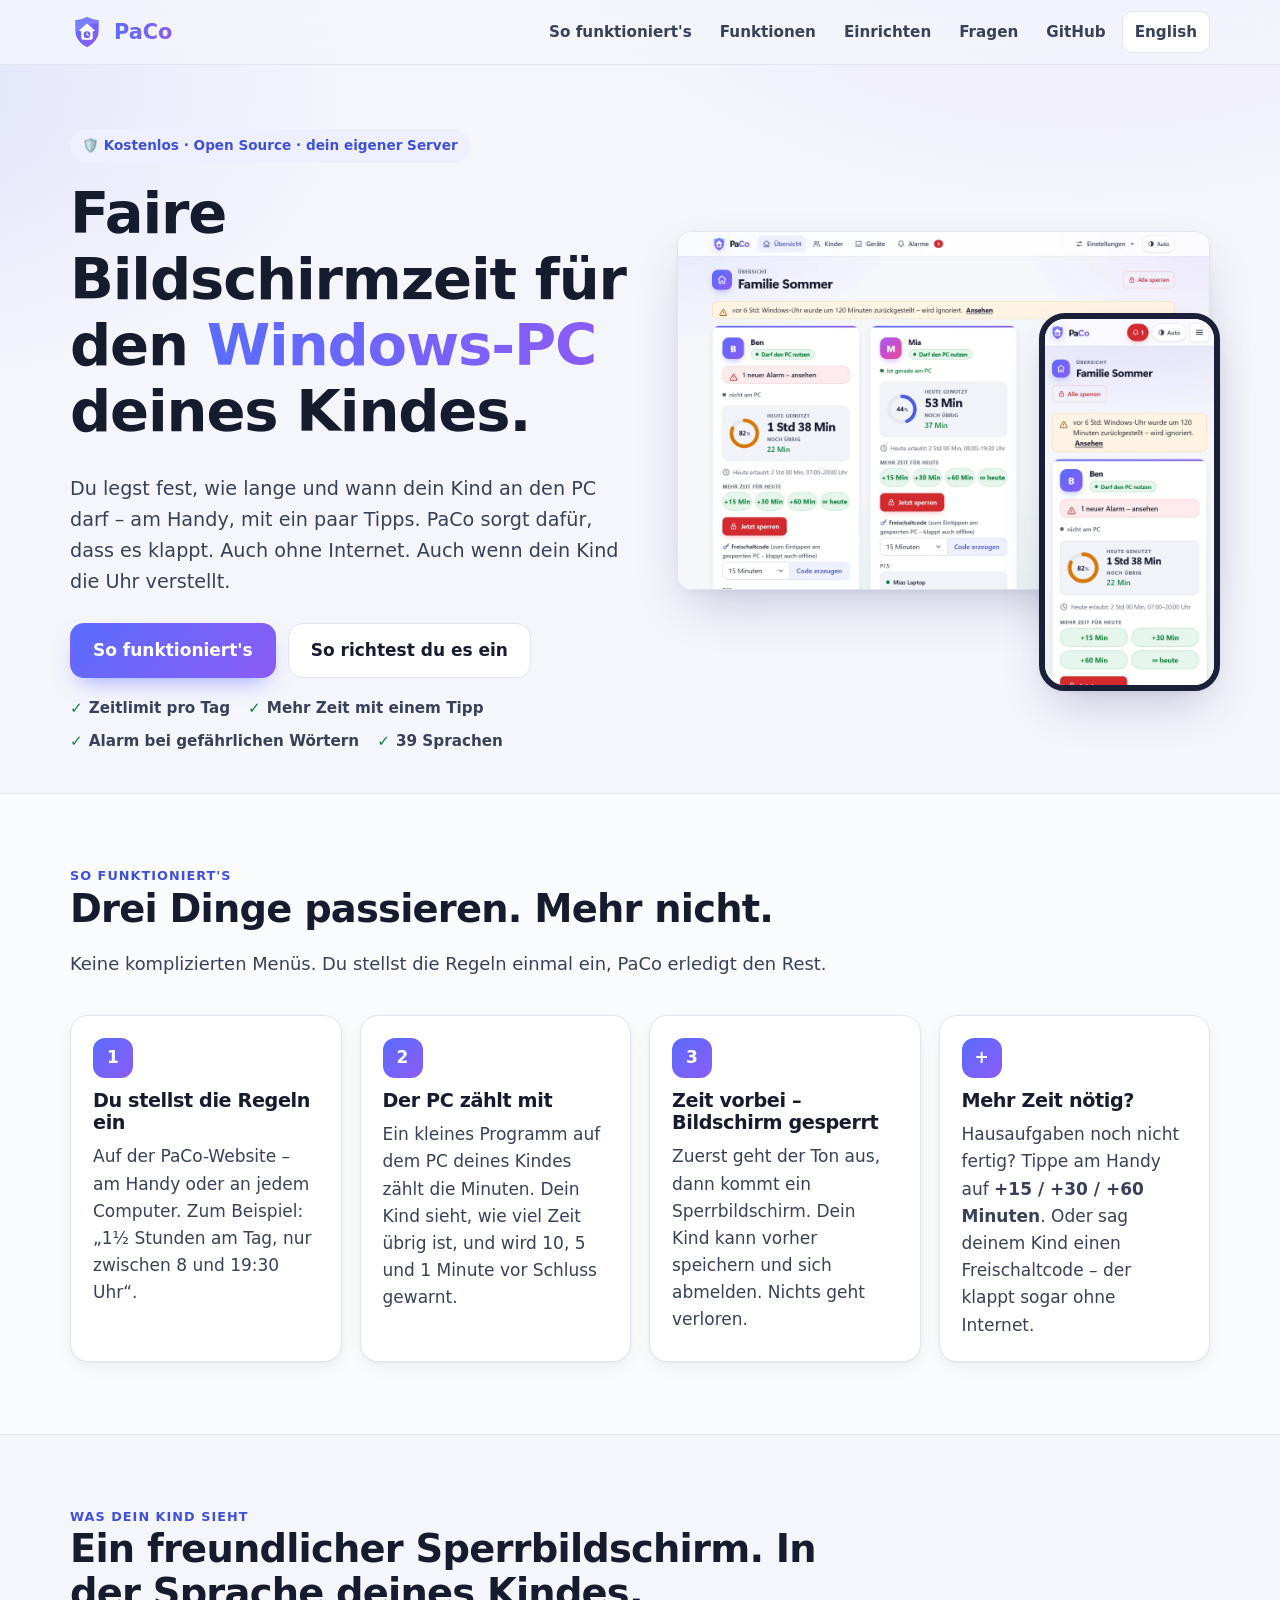
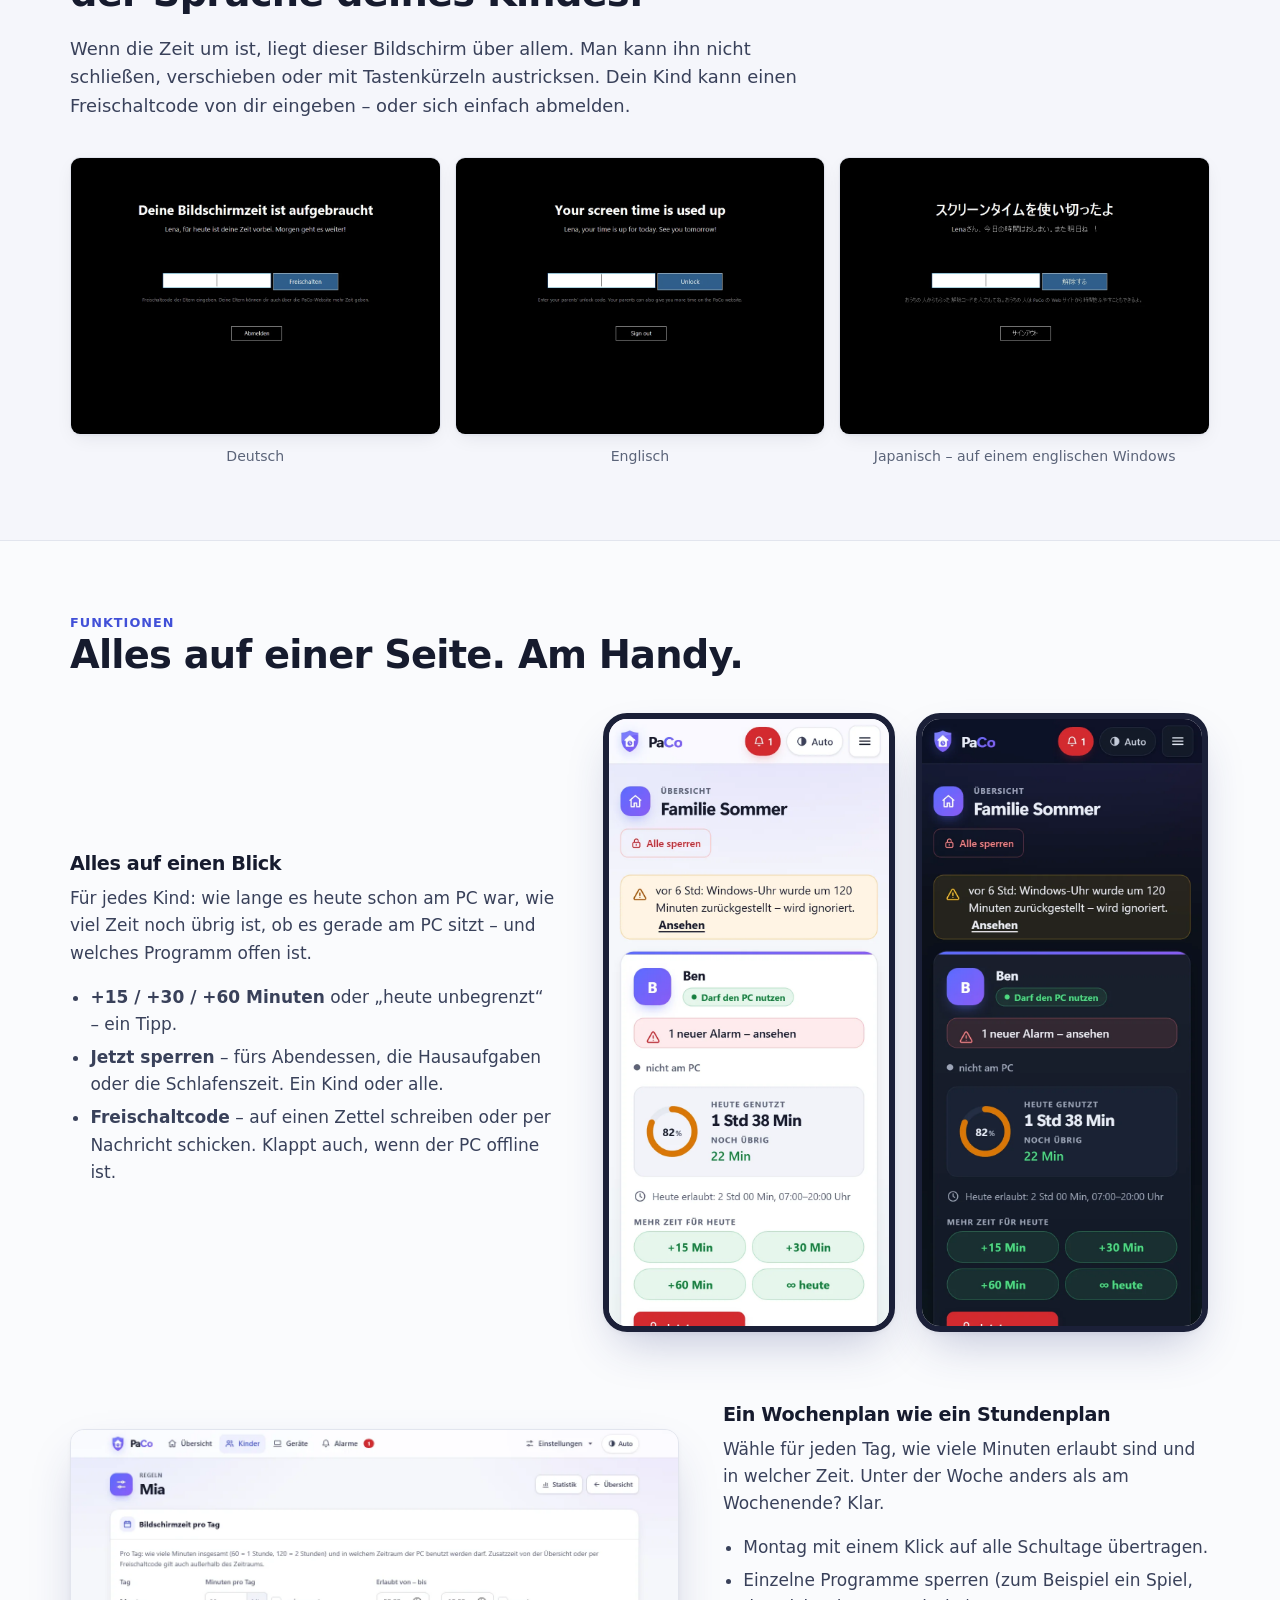
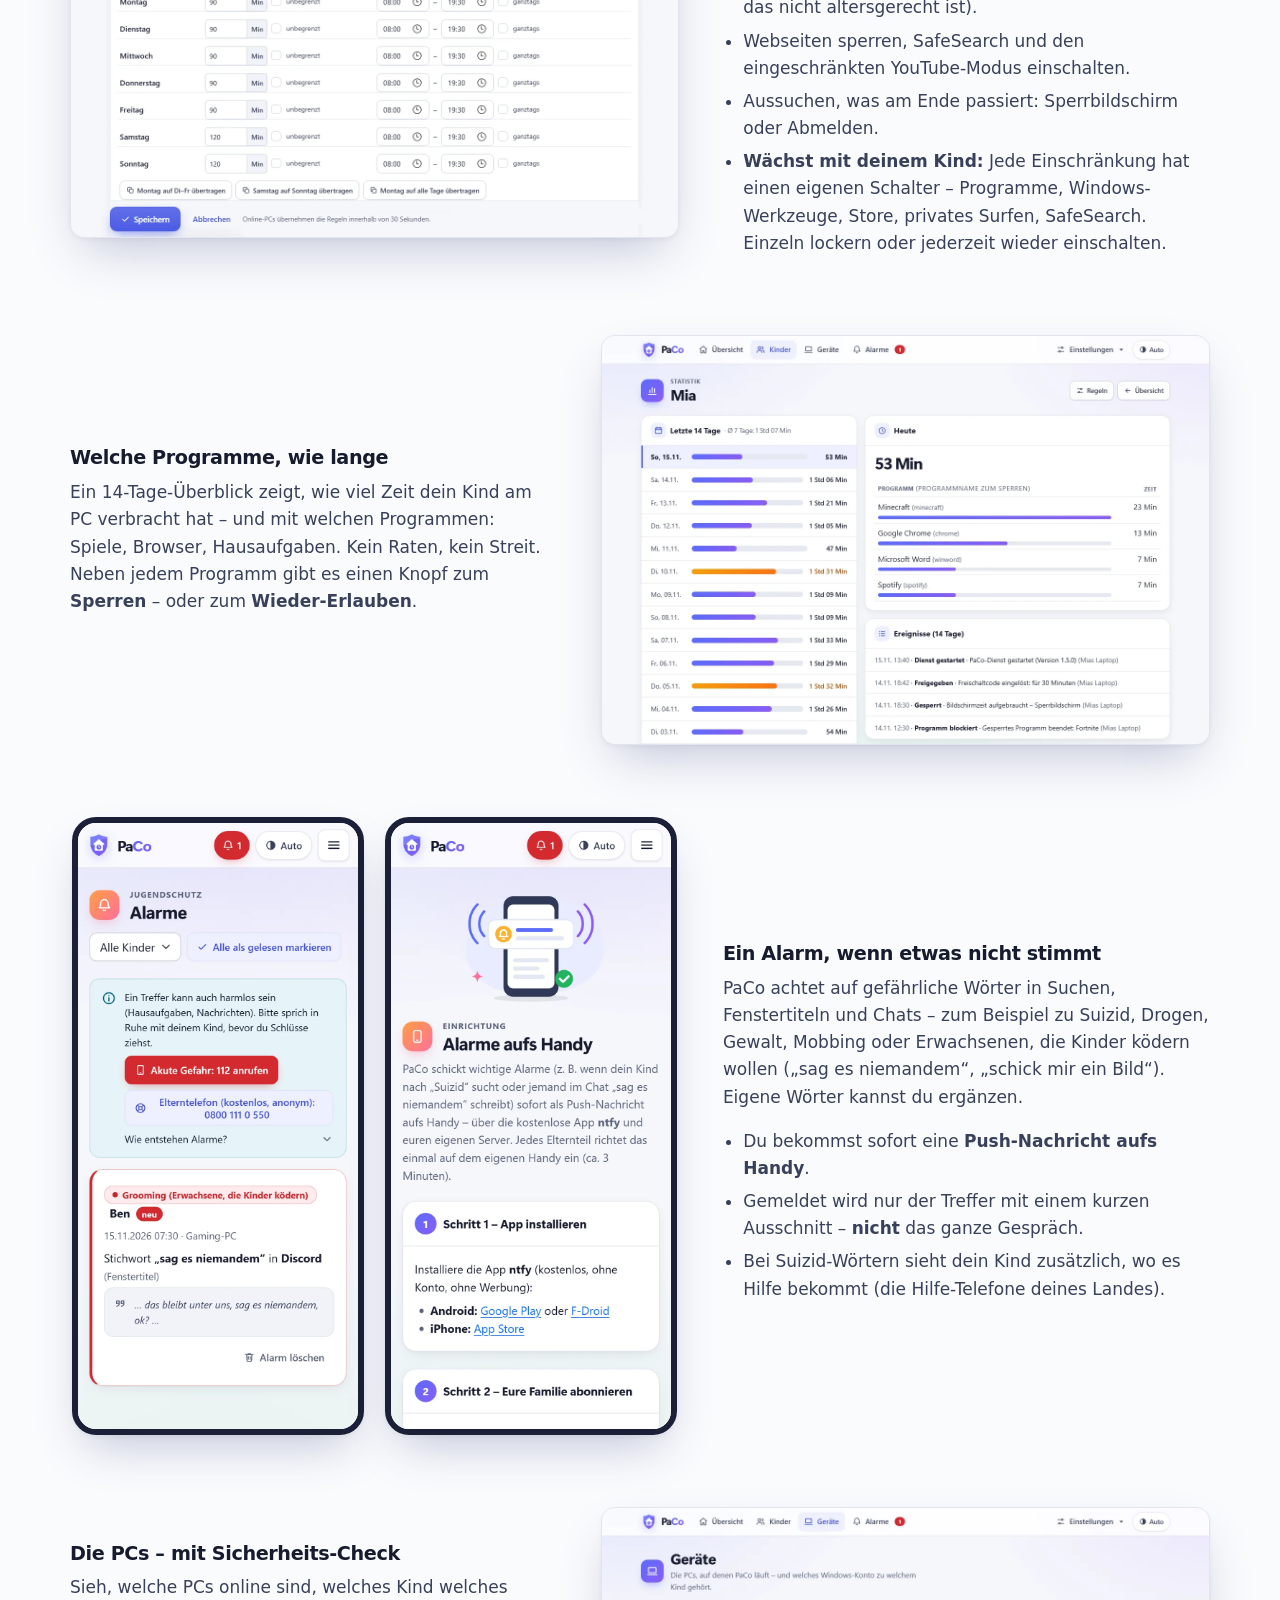
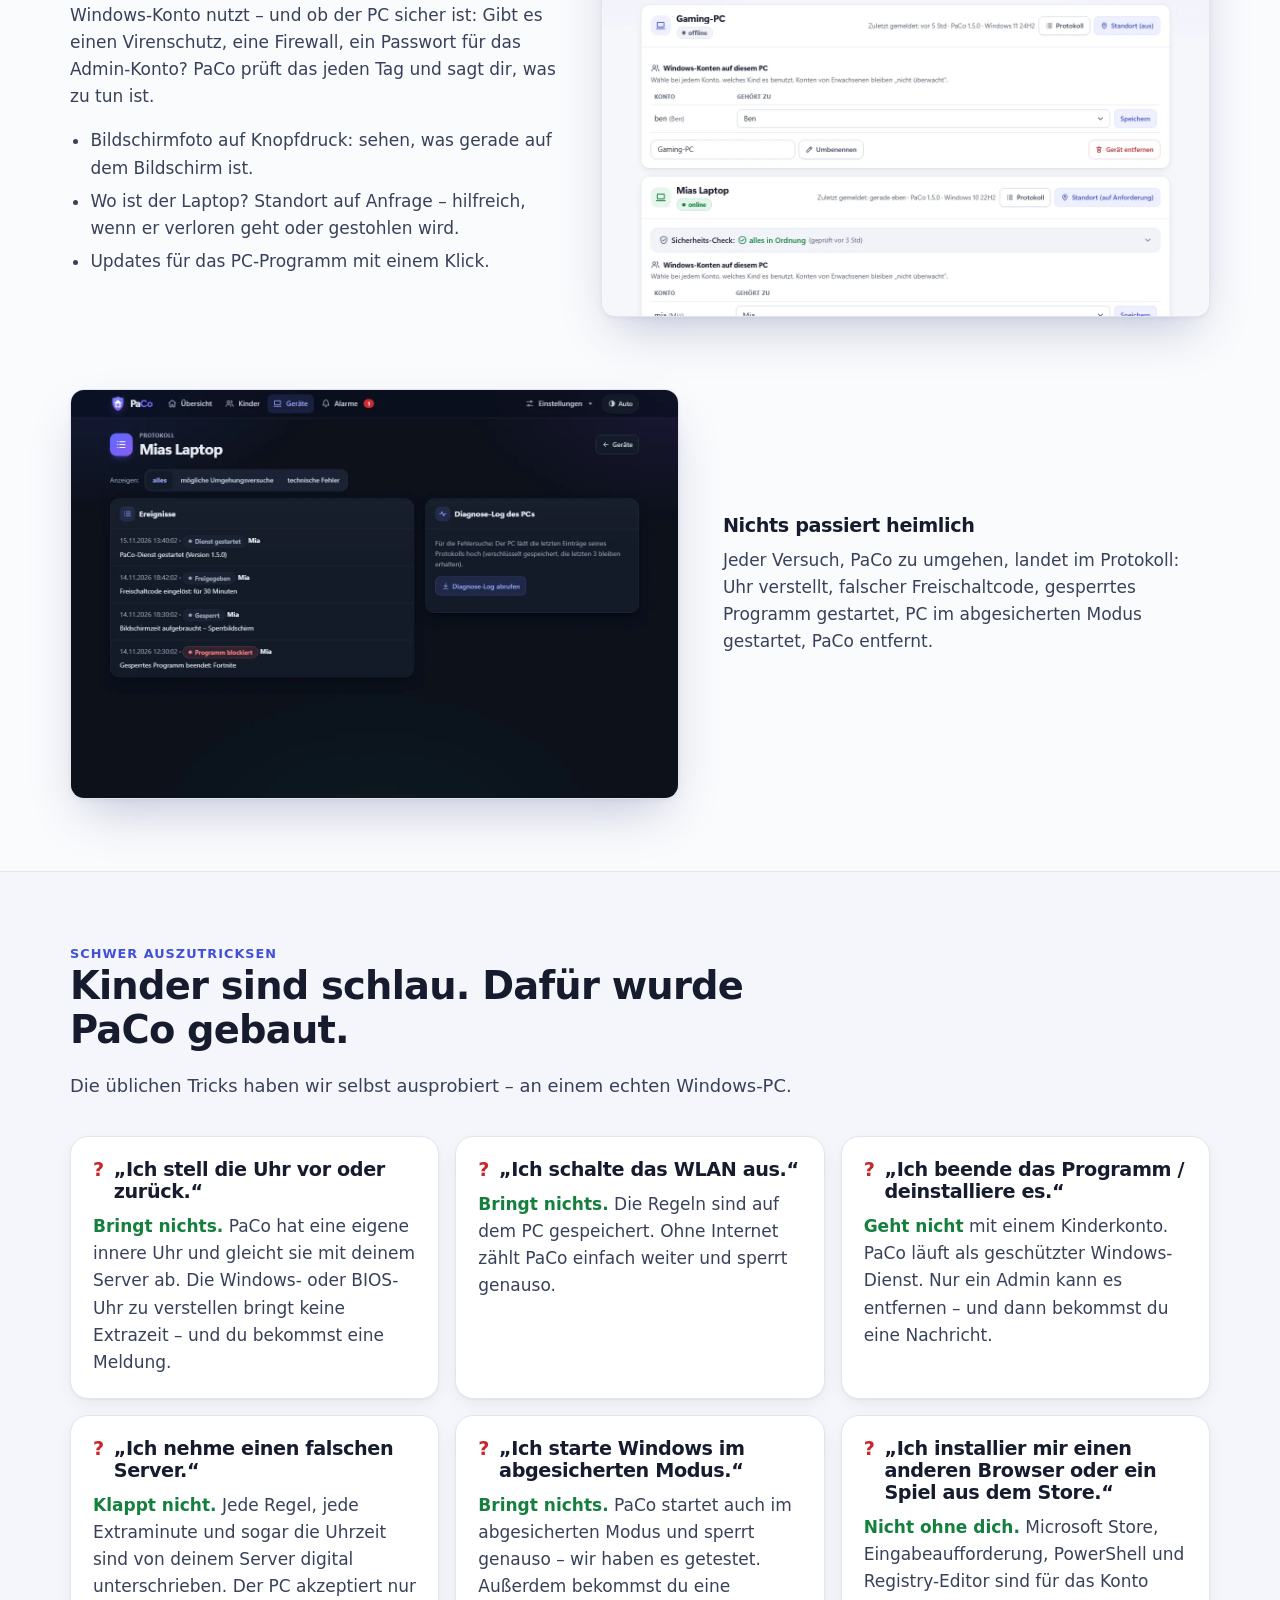
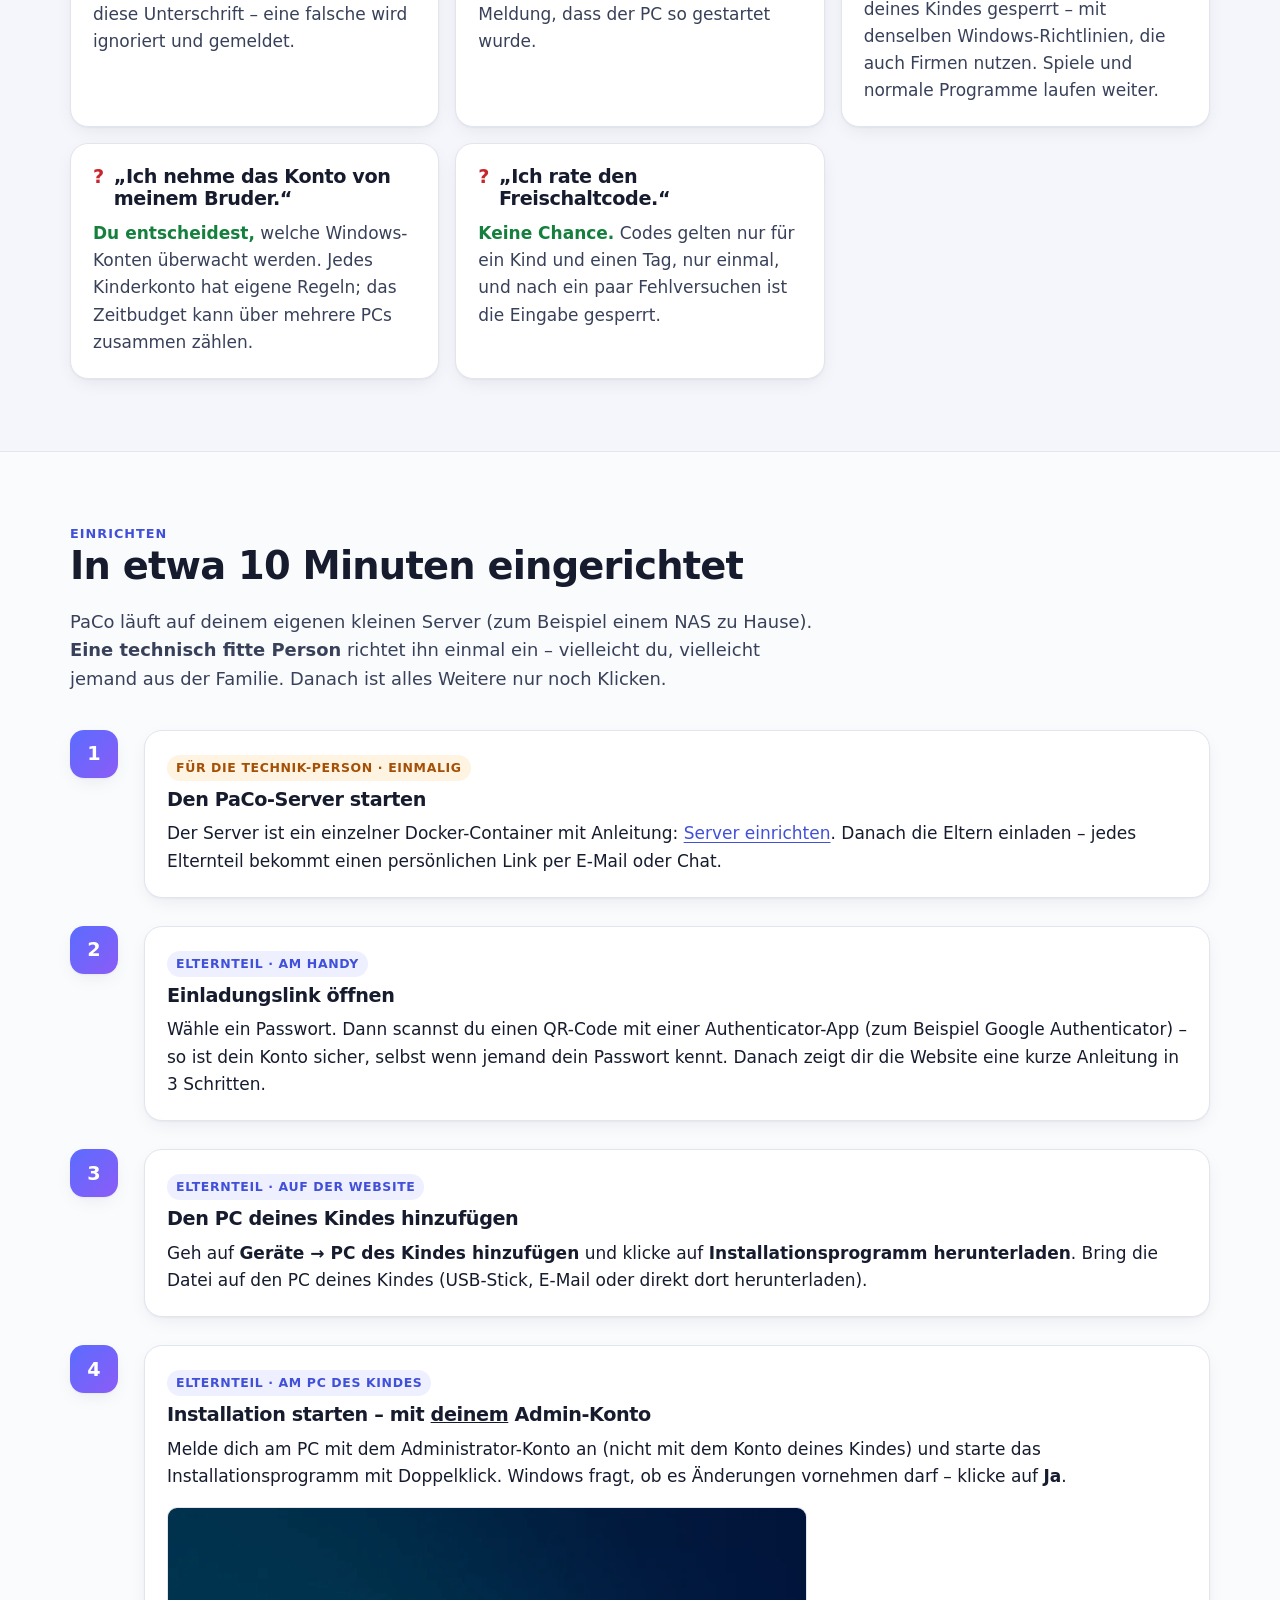
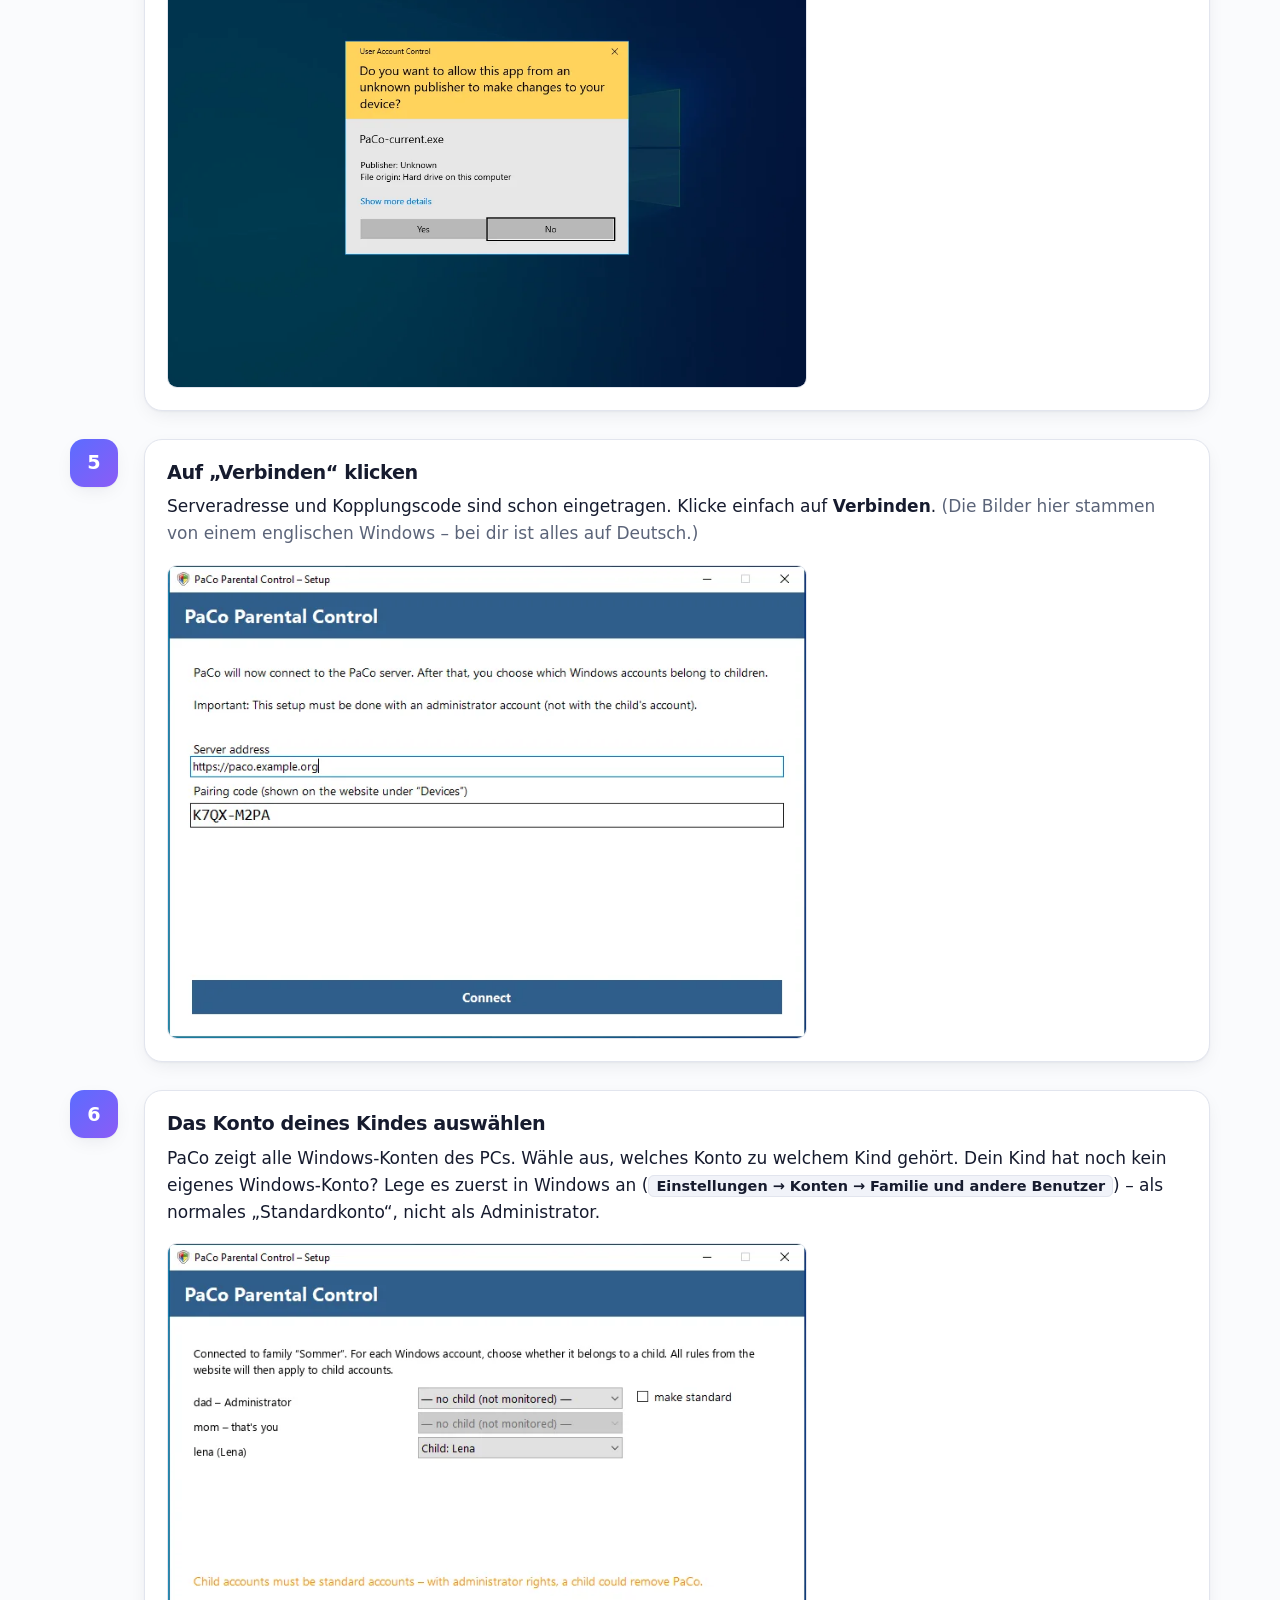
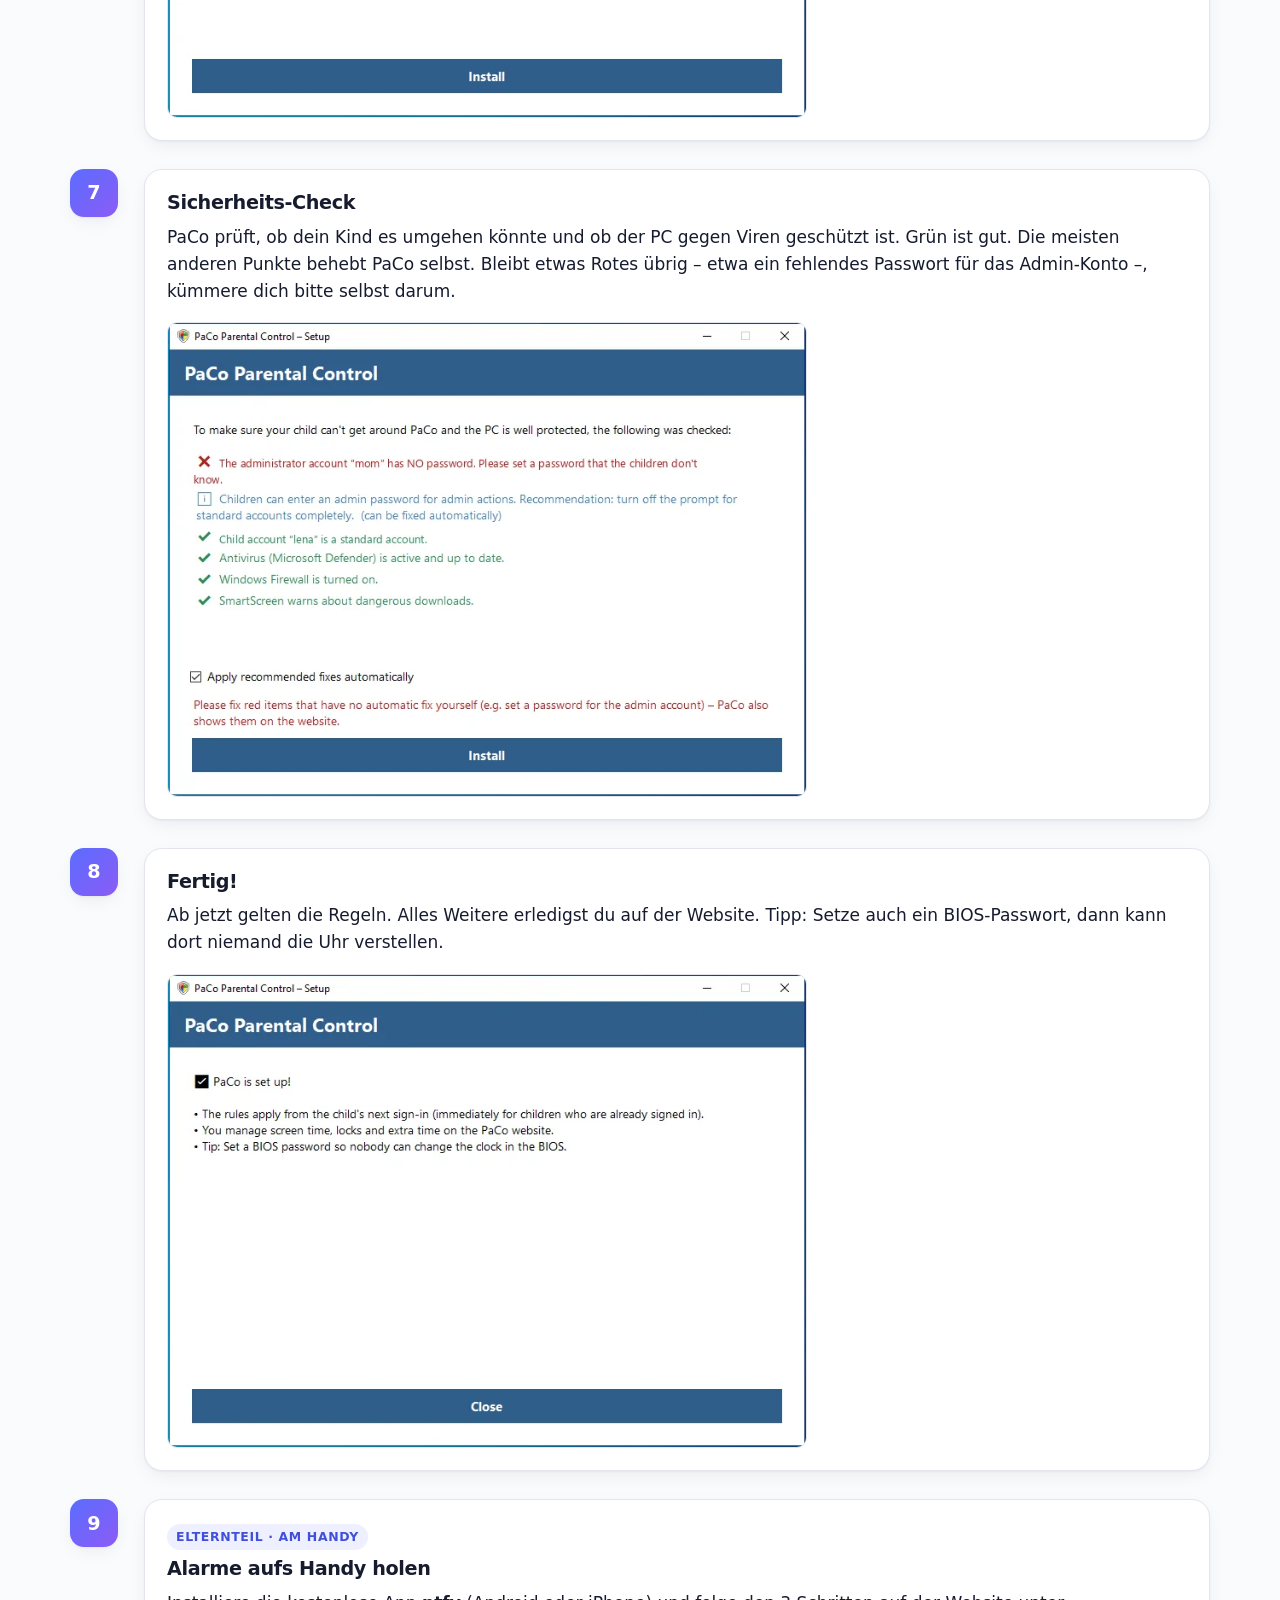
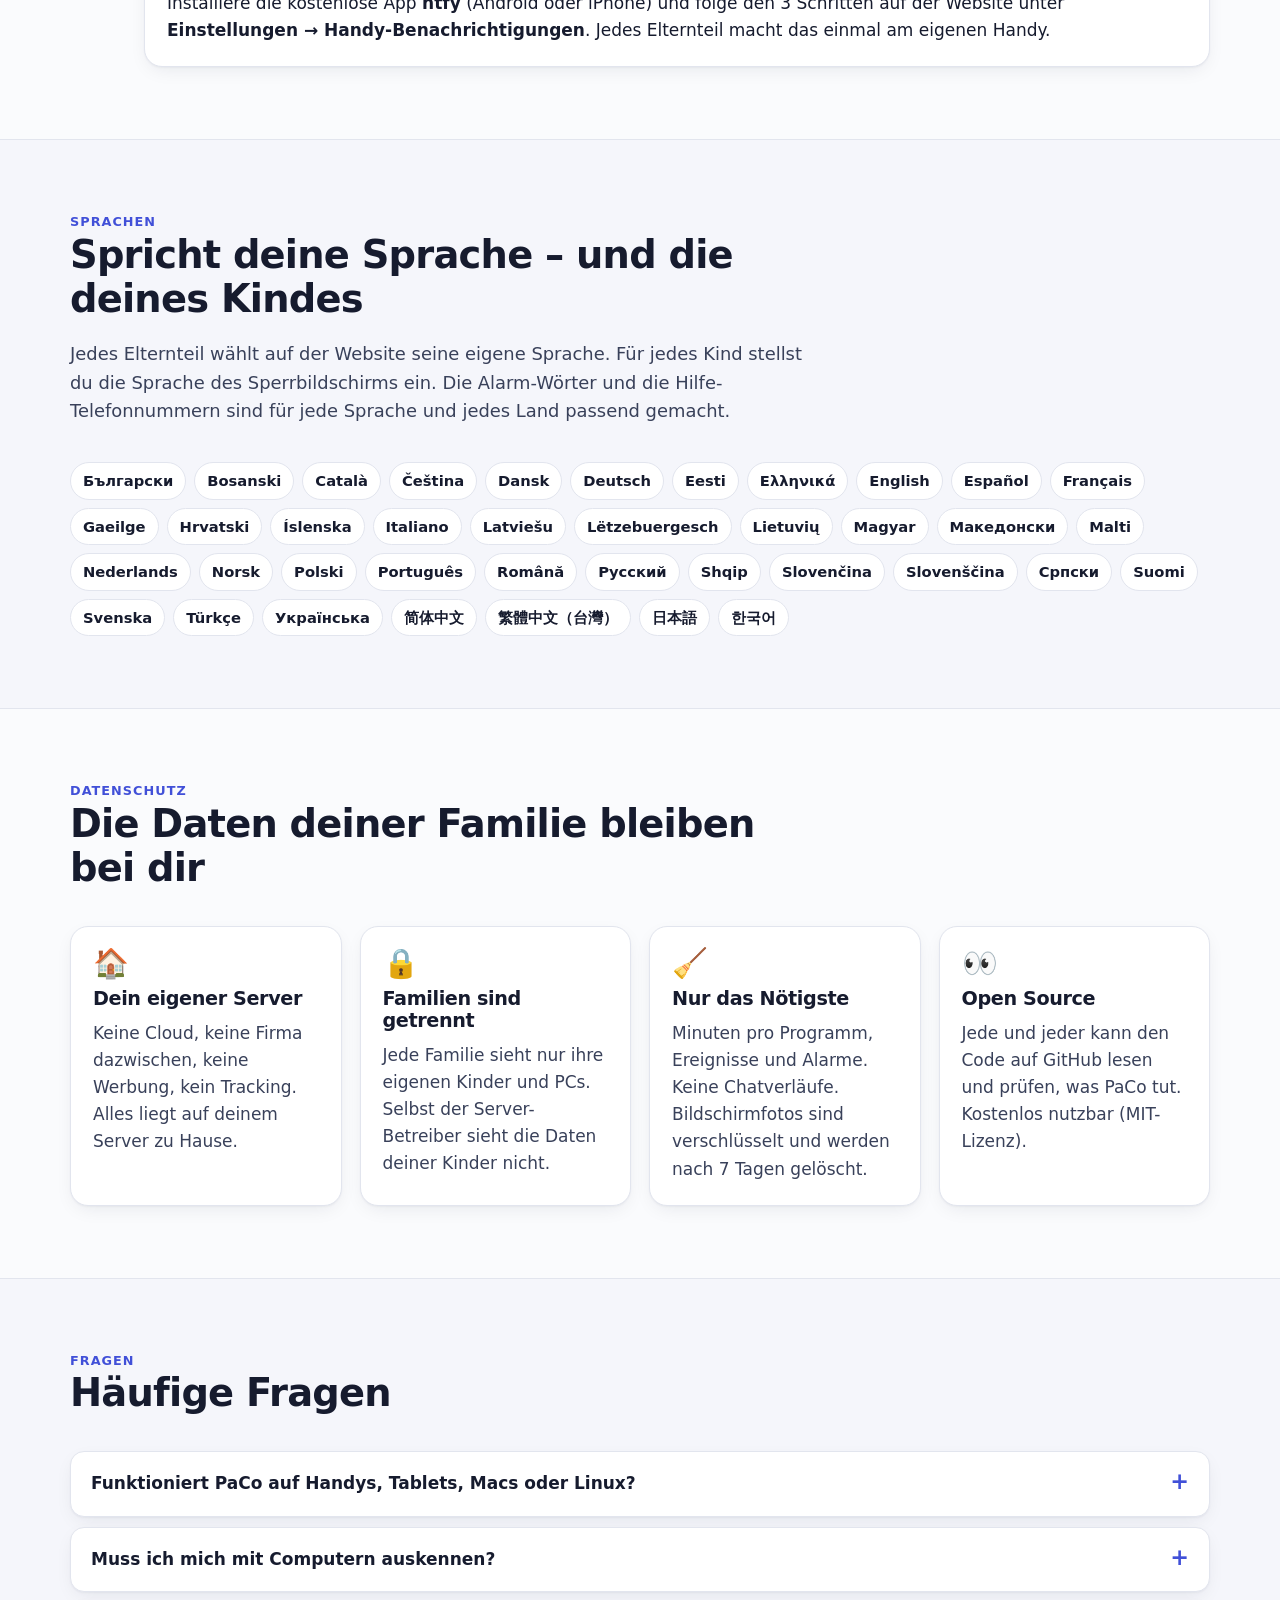
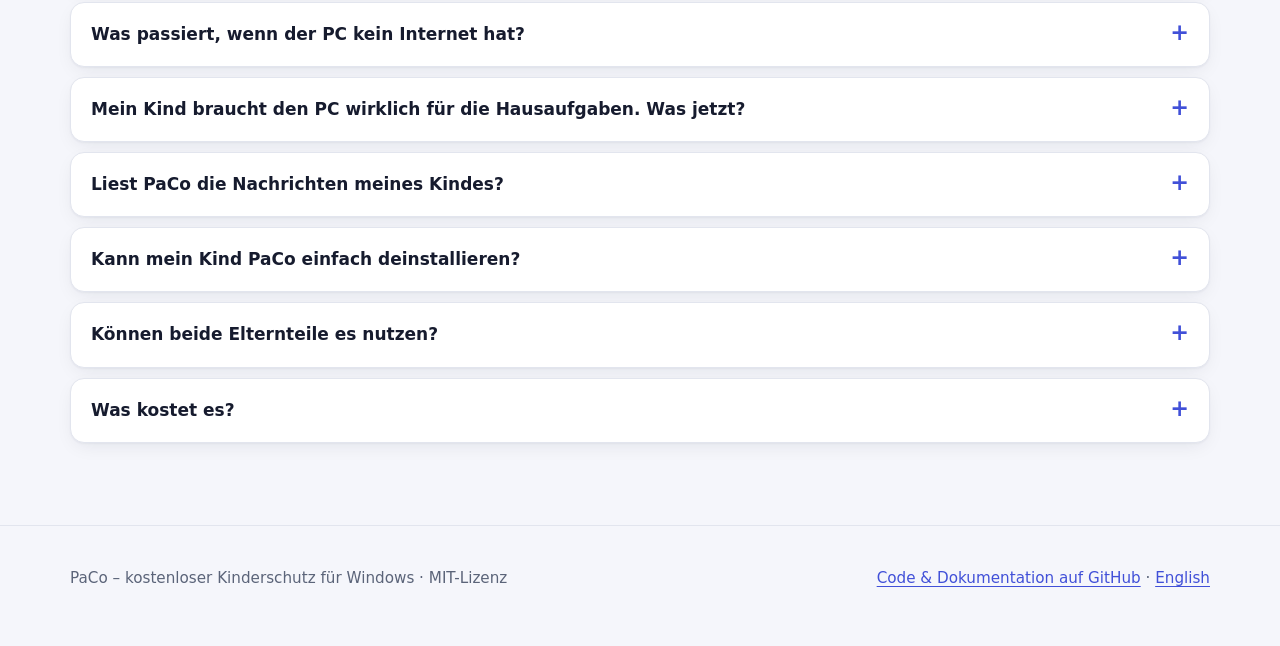
==== commit a66d3e31: "Website FAQ: other platforms not yet, but possibly in the future Co-Authored-By: Claude Opus 5.5 <no" ====
--- a/site/de/index.html
+++ b/site/de/index.html
@@ -319,8 +319,9 @@
       <div class="kicker">Fragen</div>
       <h2>Häufige Fragen</h2>
     </div>
-    <details><summary>Funktioniert PaCo auf Handys, Tablets oder Macs?</summary>
-      <p>Nein. PaCo schützt <b>Windows-10- und Windows-11-PCs und -Laptops</b>. Verwalten kannst du es von jedem Handy oder Computer mit Browser.</p></details>
+    <details><summary>Funktioniert PaCo auf Handys, Tablets, Macs oder Linux?</summary>
+      <p><b>Noch nicht.</b> Im Moment schützt PaCo <b>Windows-10- und Windows-11-PCs und -Laptops</b>. Unterstützung für weitere Geräte
+        – Handys, Tablets, Macs, Linux – kann aber gut in Zukunft dazukommen. Verwalten kannst du PaCo schon heute von jedem Handy oder Computer mit Browser.</p></details>
     <details><summary>Muss ich mich mit Computern auskennen?</summary>
       <p>Für den Alltag: nein – du tippst auf Knöpfe auf einer Website. Den Server einmal einzurichten braucht jemanden, der sich ein bisschen mit Servern oder einem NAS auskennt (etwa eine Stunde).</p></details>
     <details><summary>Was passiert, wenn der PC kein Internet hat?</summary>
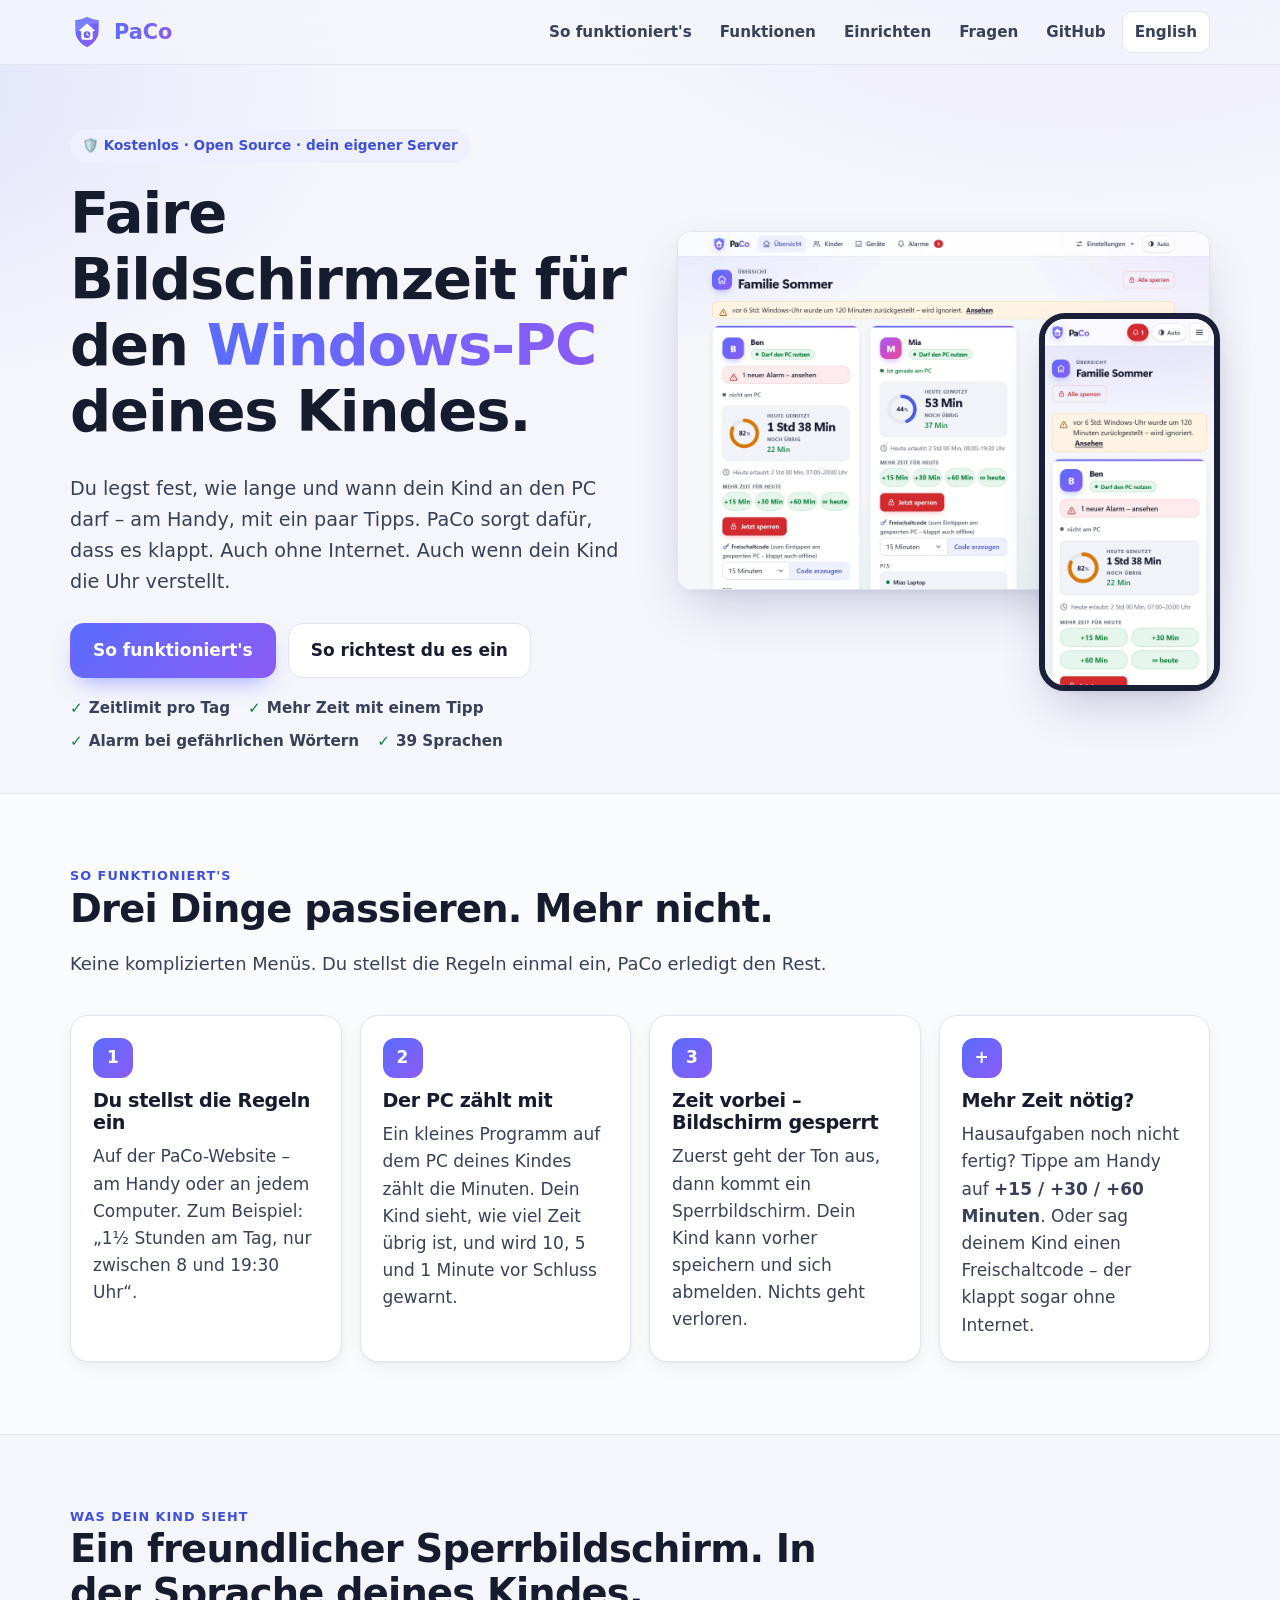
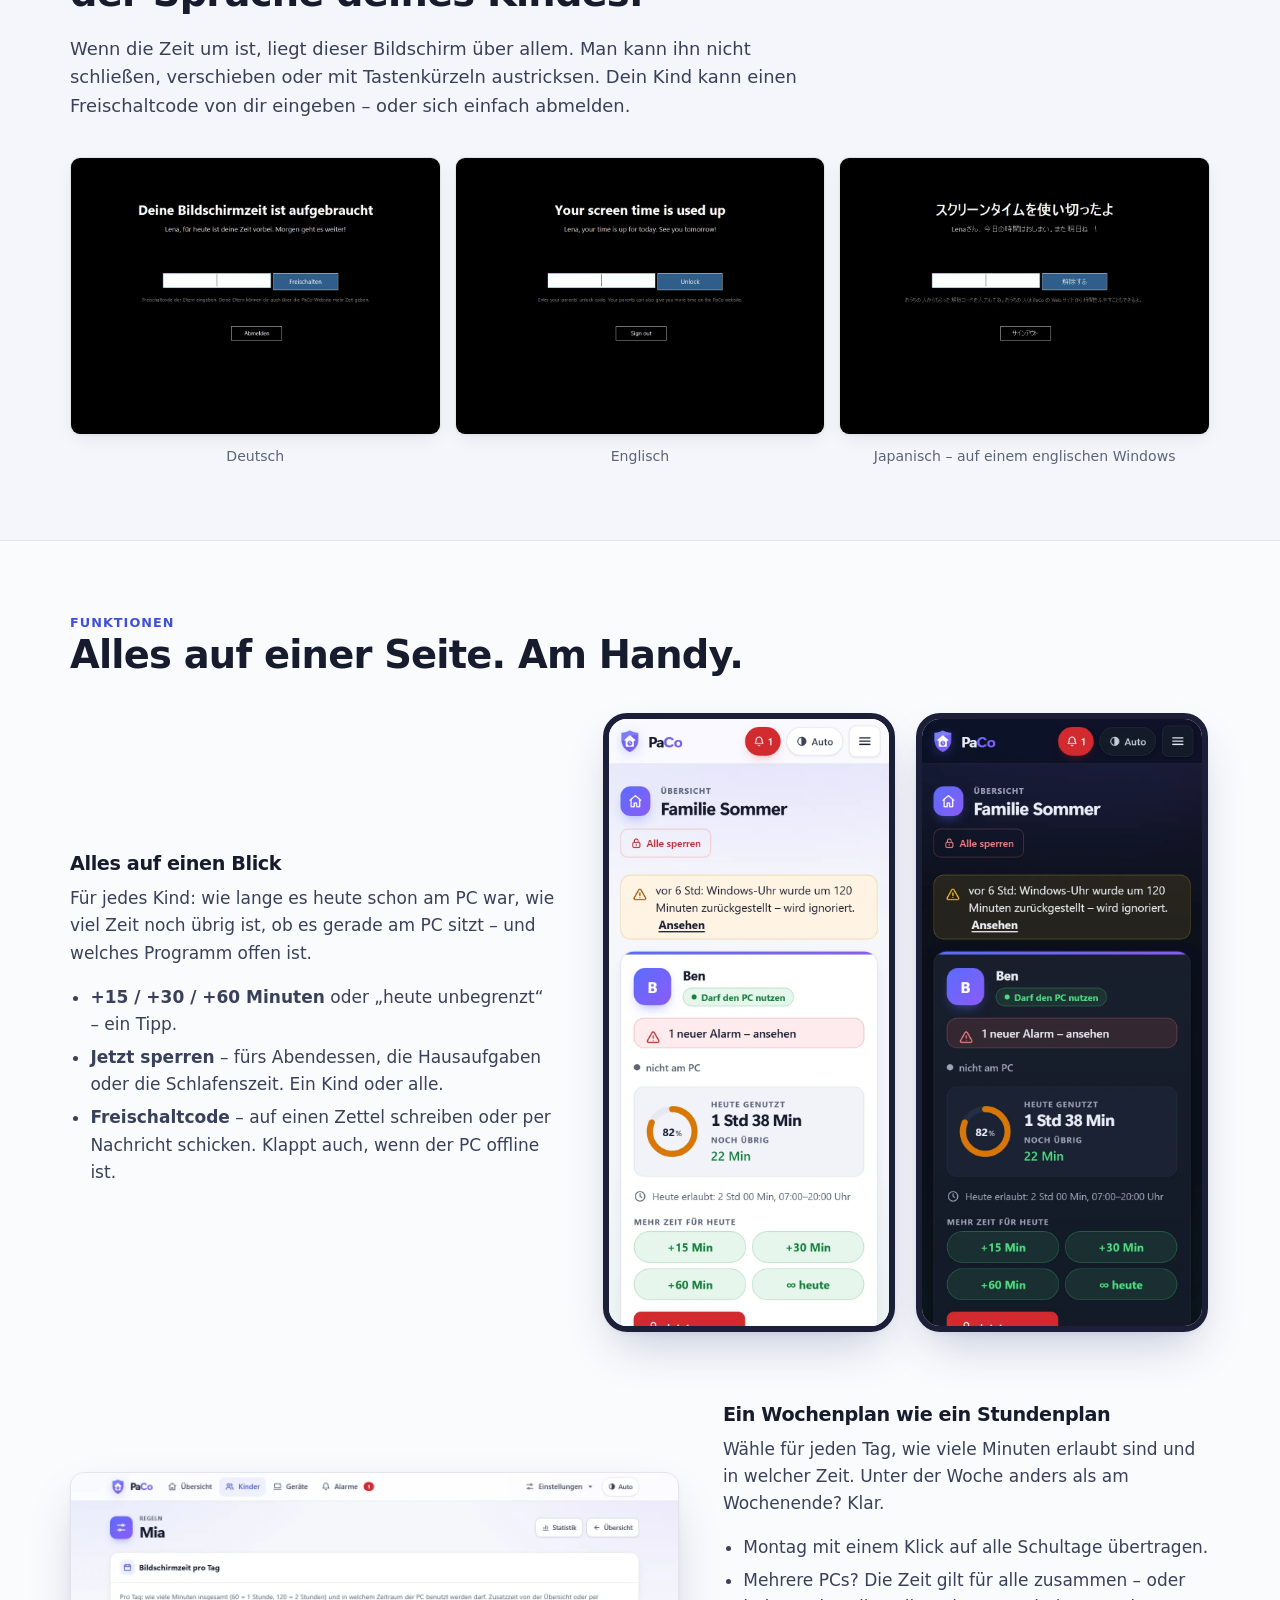
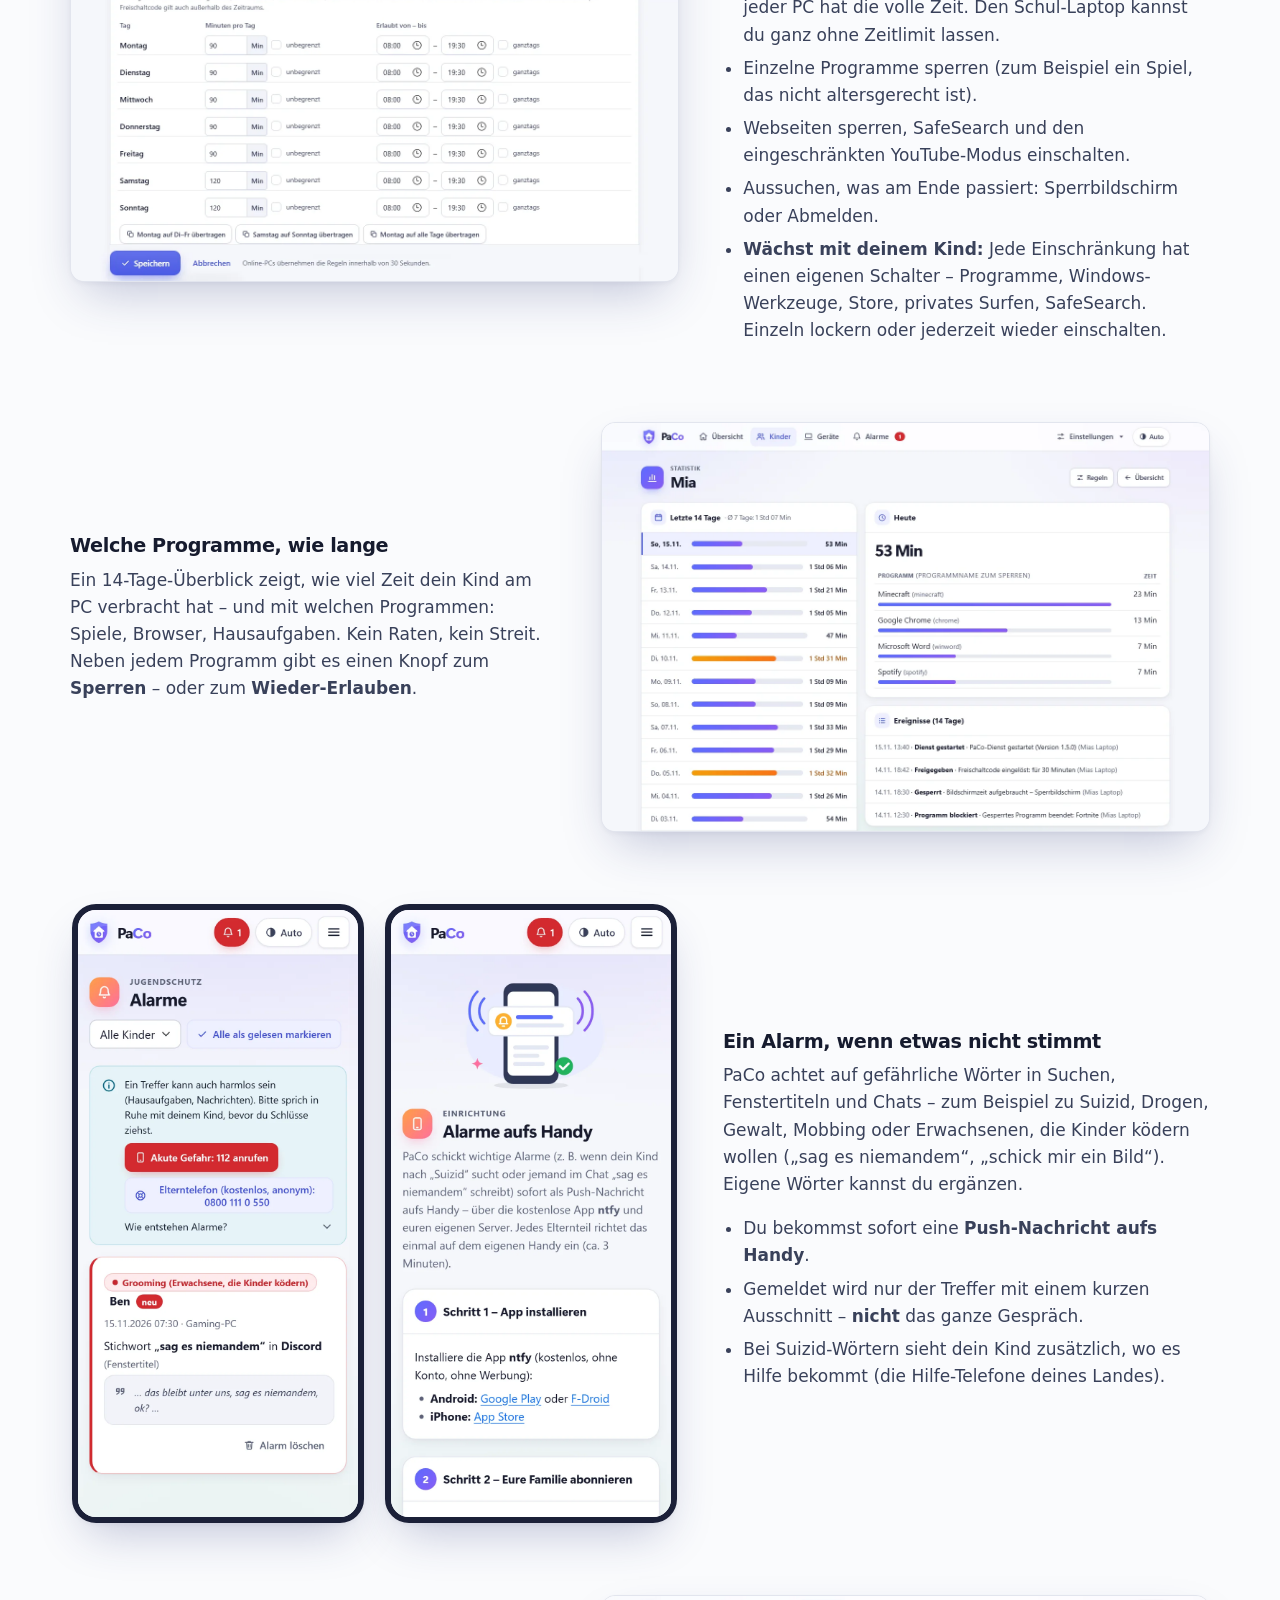
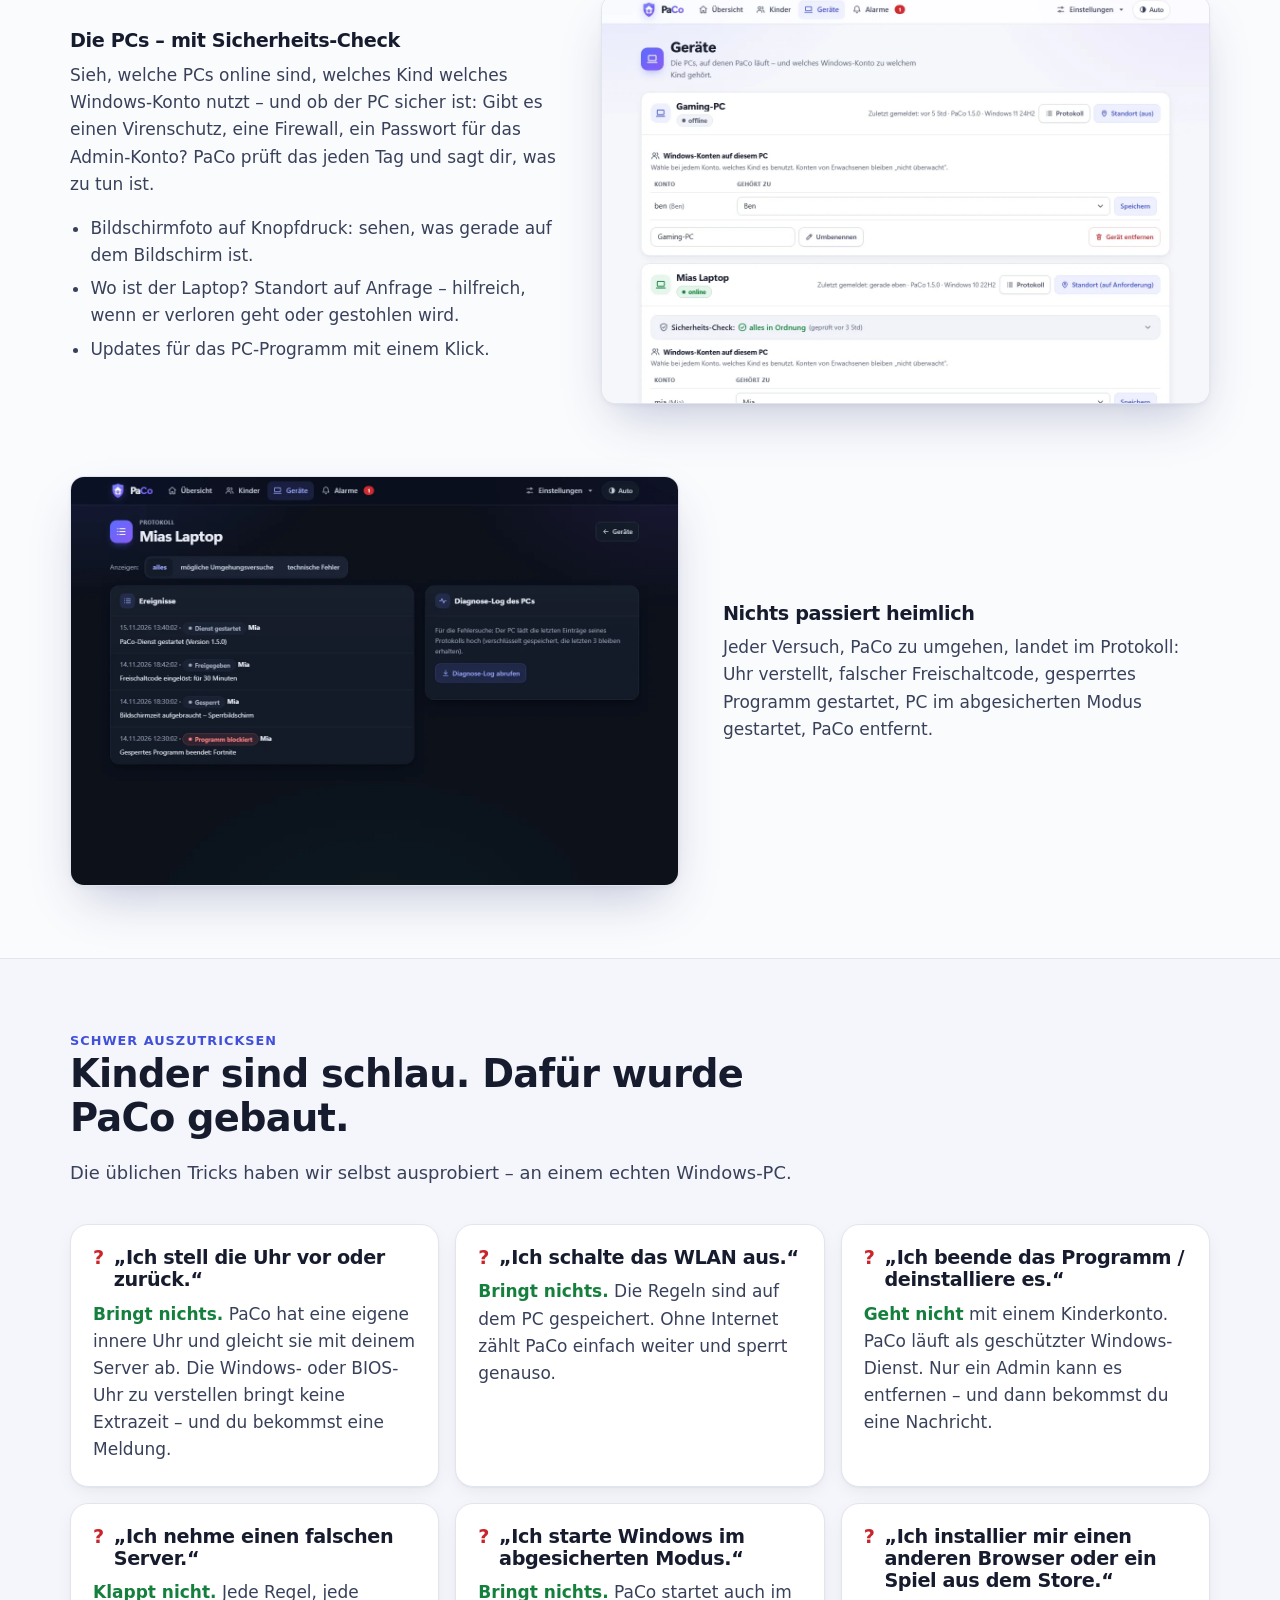
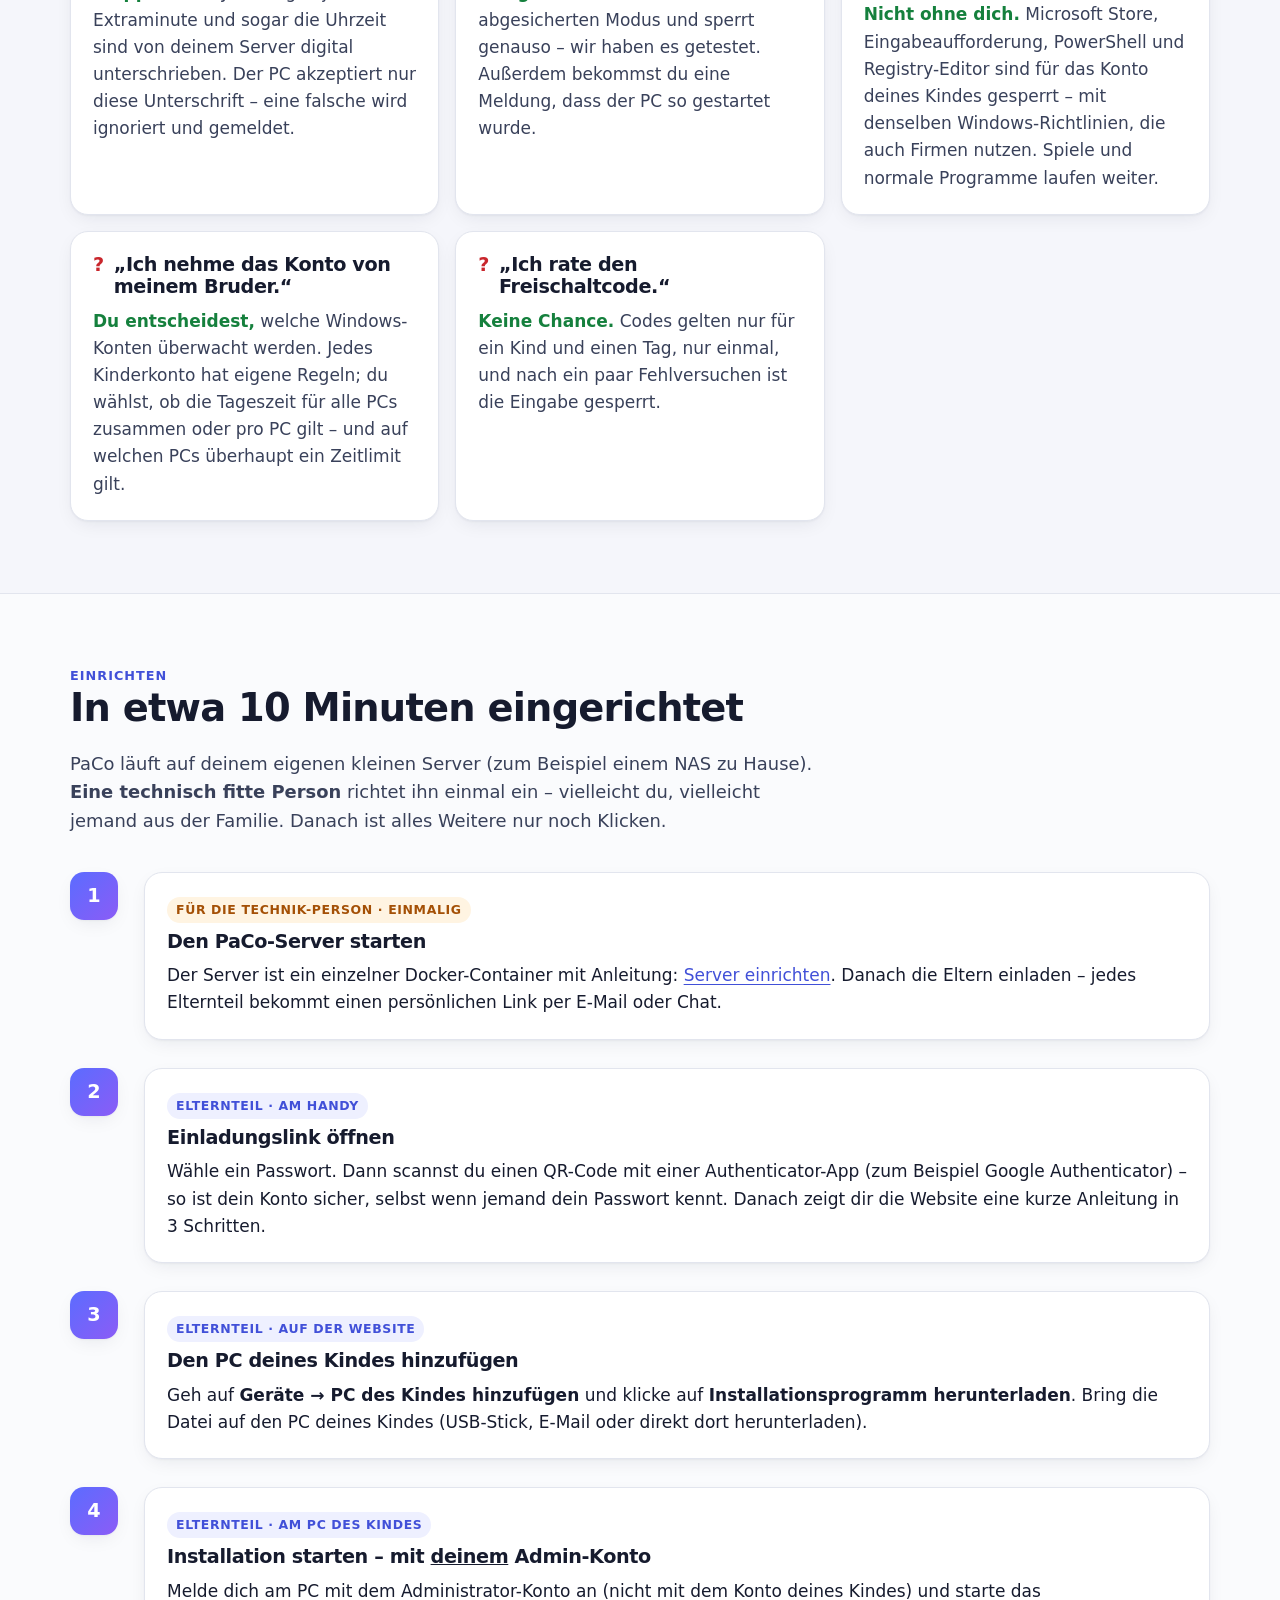
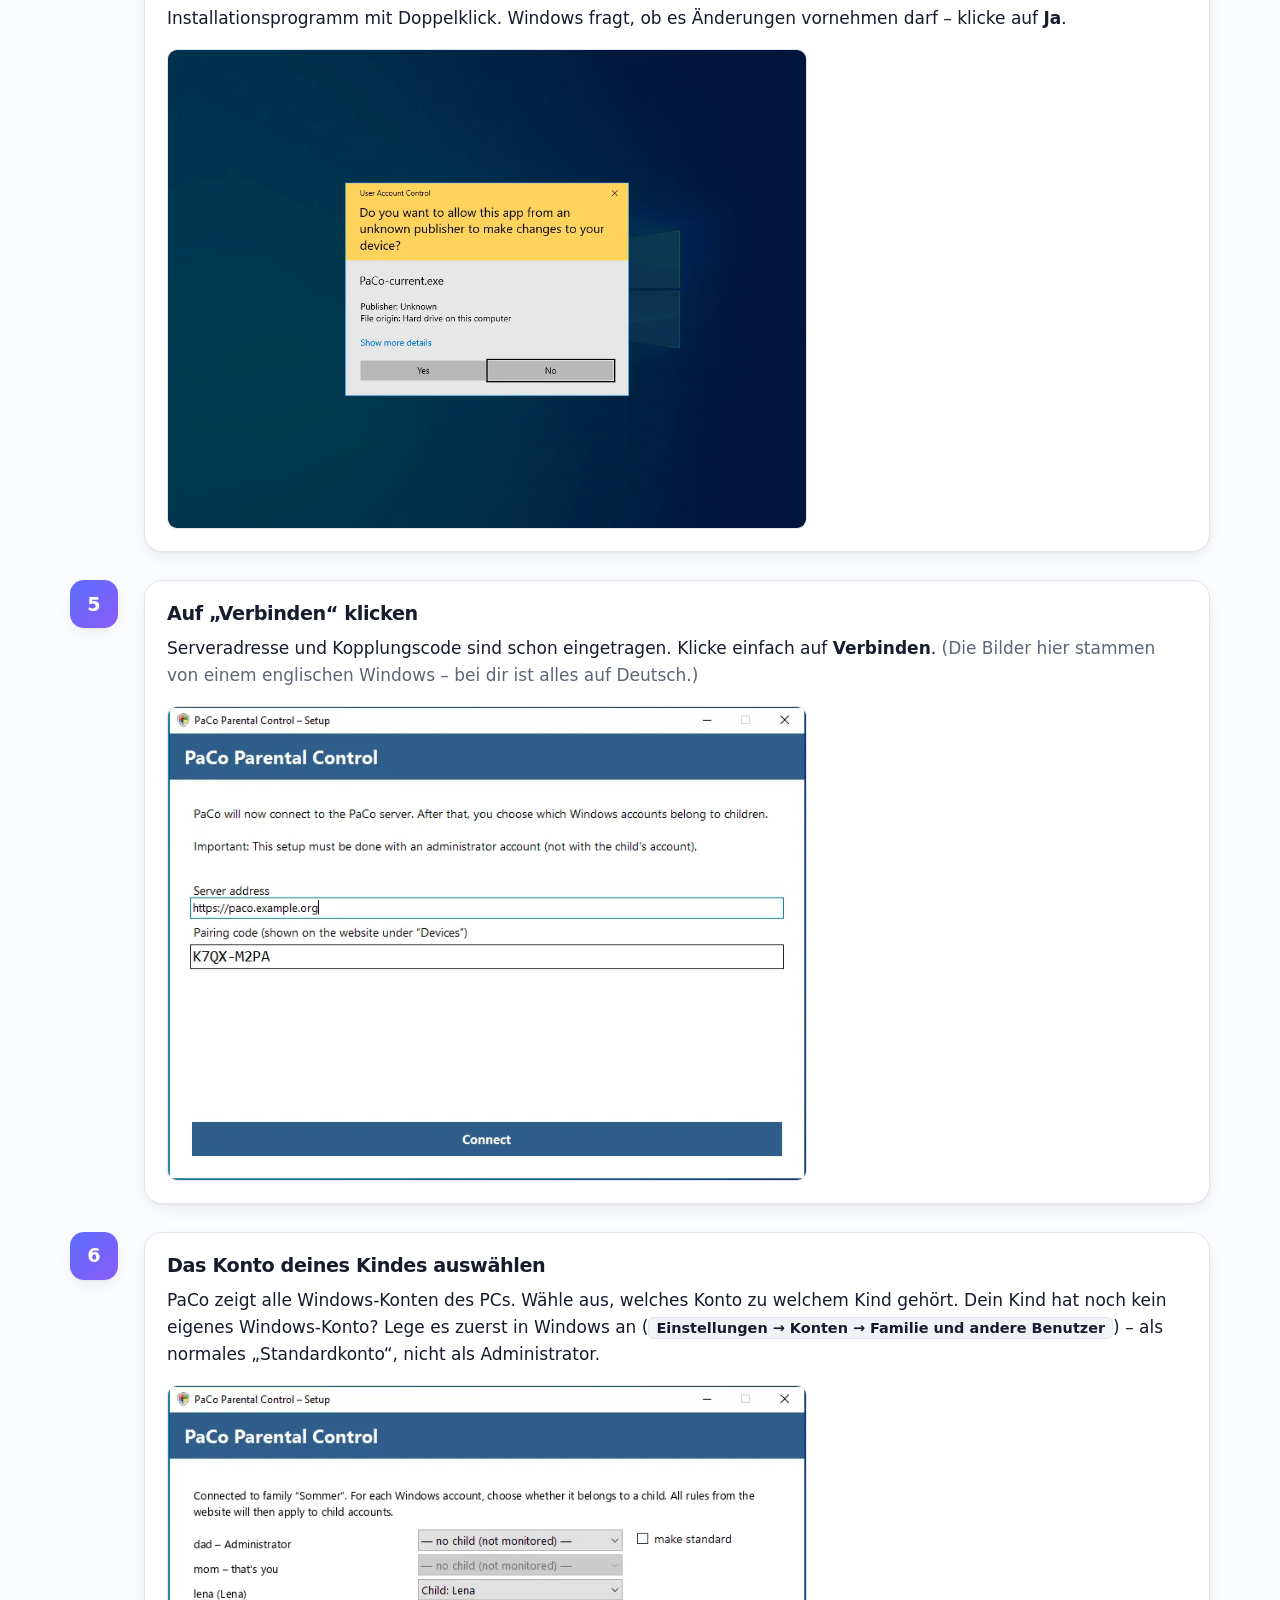
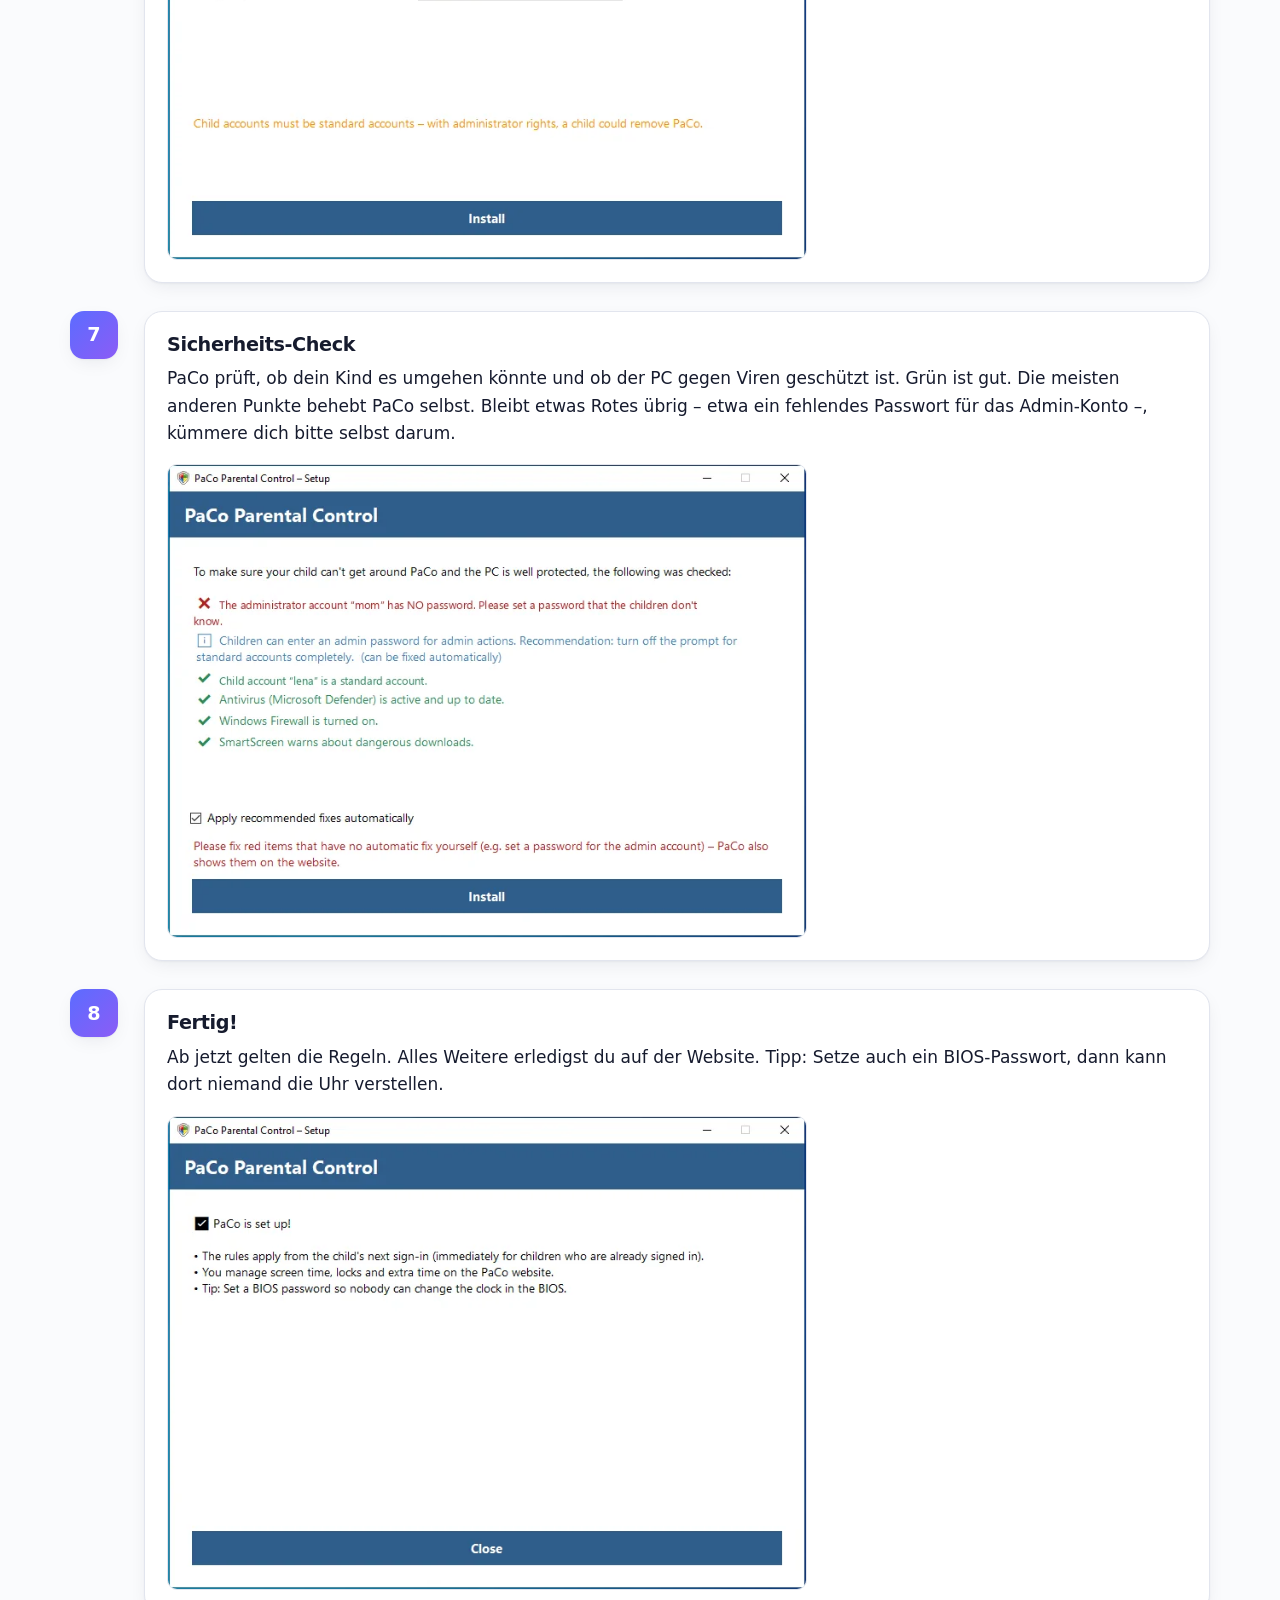
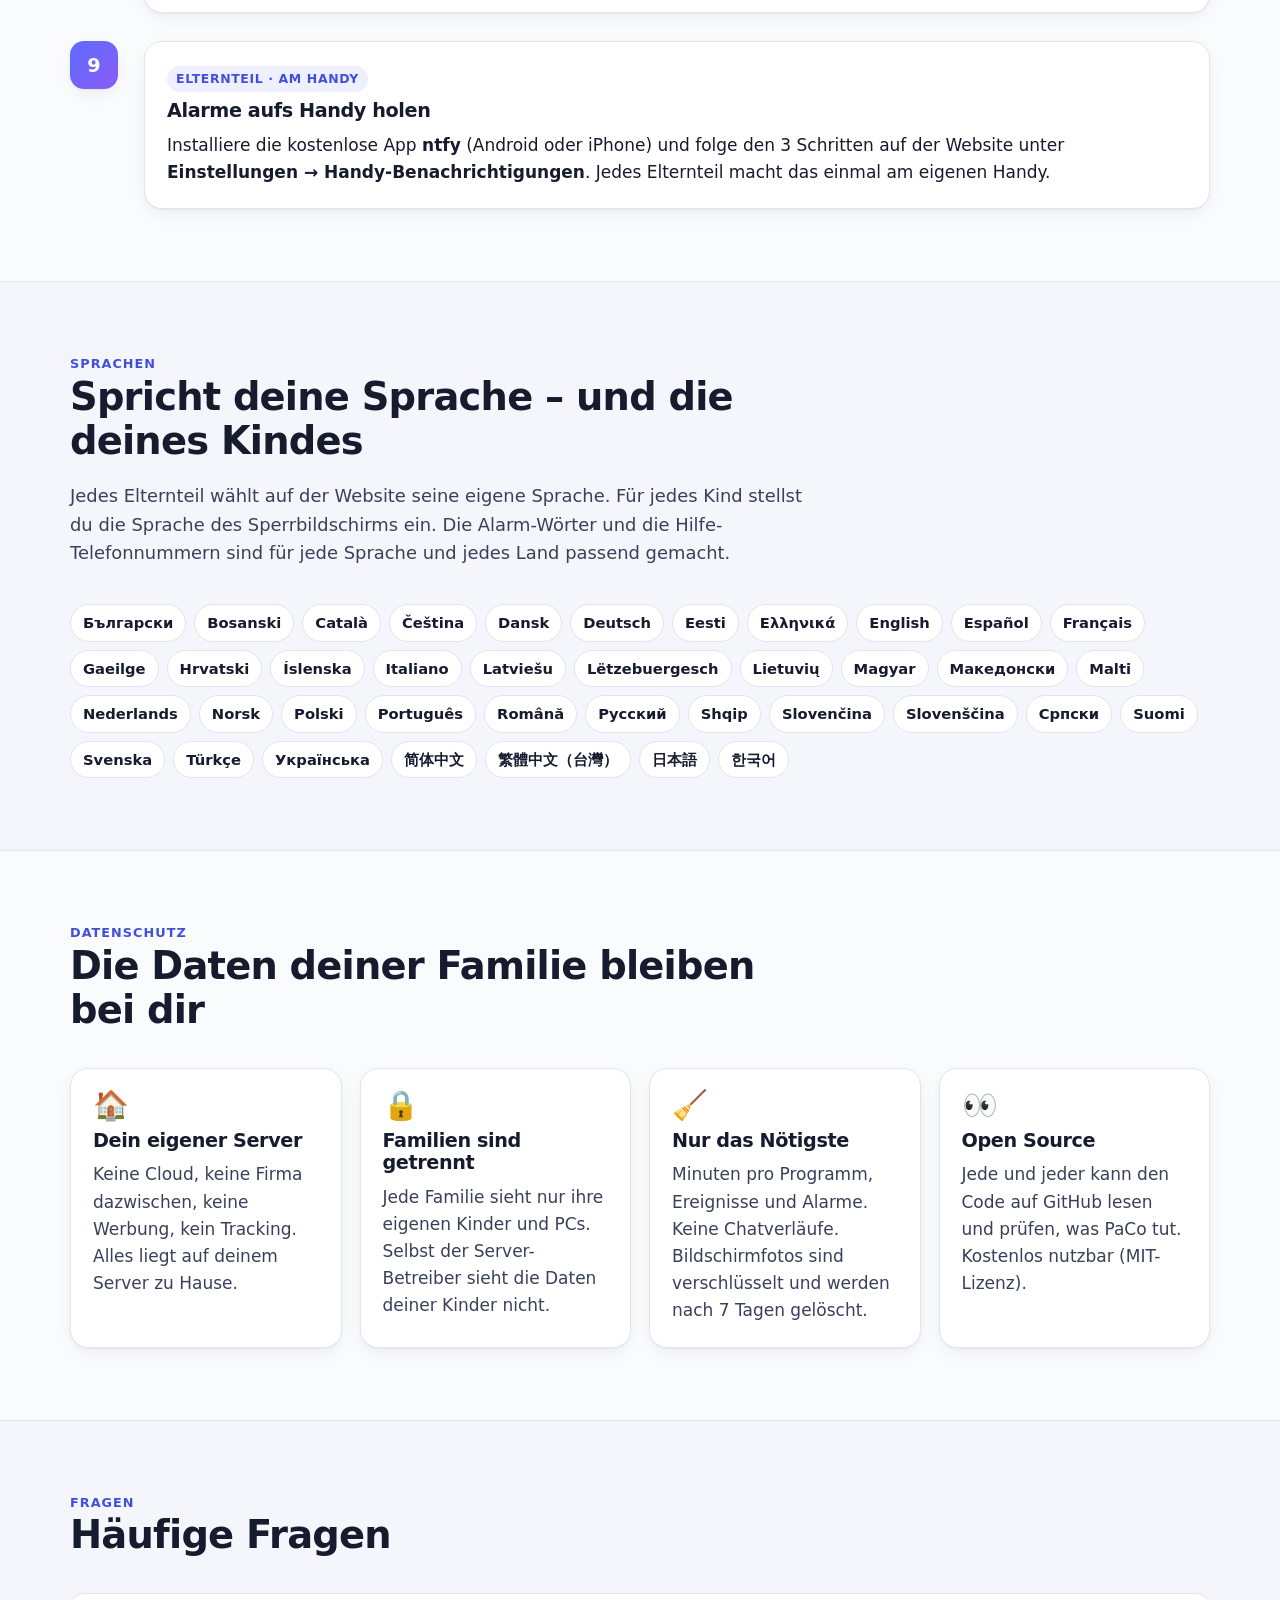
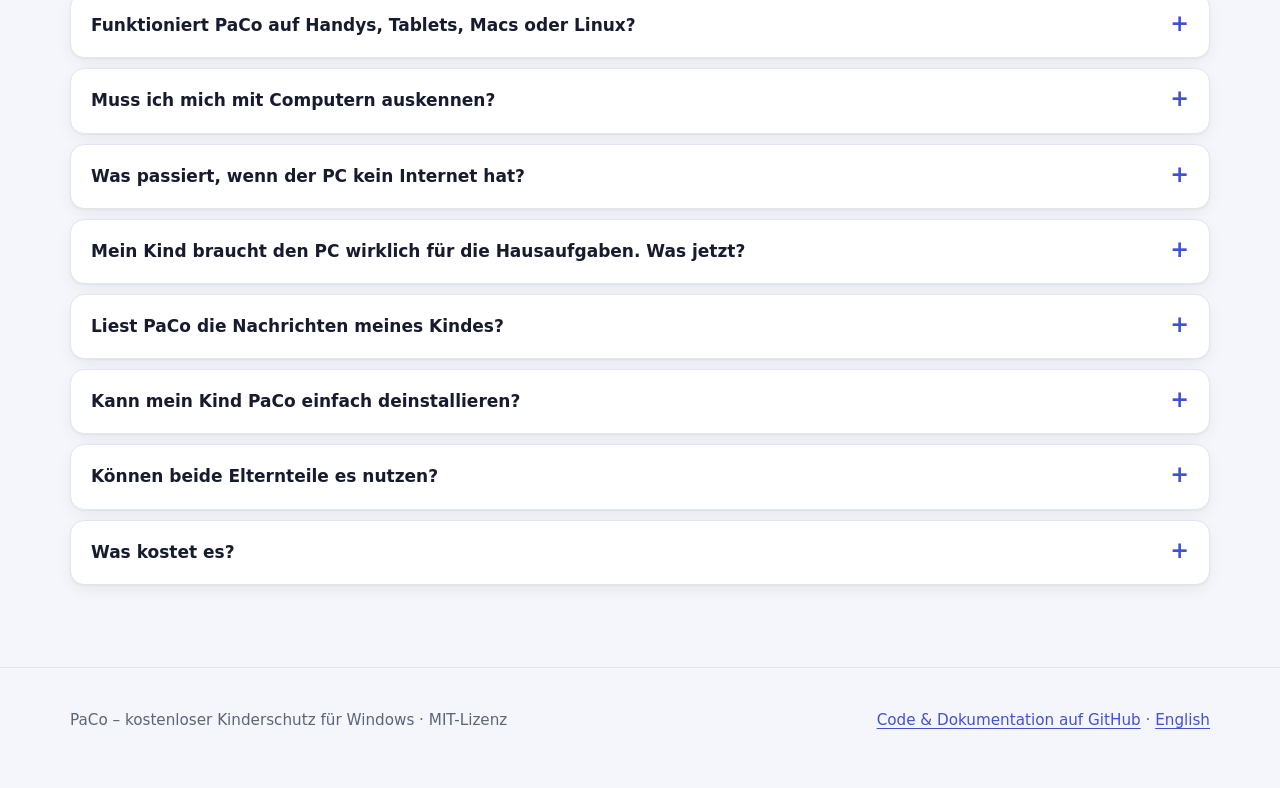
==== commit e0fe8e2e: "Time limit for all PCs together or per PC, PCs without time limit; weekly CodeQL + vulnerable packag" ====
--- a/site/de/index.html
+++ b/site/de/index.html
@@ -119,6 +119,7 @@
         <p>Wähle für jeden Tag, wie viele Minuten erlaubt sind und in welcher Zeit. Unter der Woche anders als am Wochenende? Klar.</p>
         <ul>
           <li>Montag mit einem Klick auf alle Schultage übertragen.</li>
+          <li>Mehrere PCs? Die Zeit gilt für alle zusammen – oder jeder PC hat die volle Zeit. Den Schul-Laptop kannst du ganz ohne Zeitlimit lassen.</li>
           <li>Einzelne Programme sperren (zum Beispiel ein Spiel, das nicht altersgerecht ist).</li>
           <li>Webseiten sperren, SafeSearch und den eingeschränkten YouTube-Modus einschalten.</li>
           <li>Aussuchen, was am Ende passiert: Sperrbildschirm oder Abmelden.</li>
@@ -199,7 +200,7 @@
       <div class="card"><h3><span class="q">?</span> „Ich installier mir einen anderen Browser oder ein Spiel aus dem Store.“</h3>
         <p><span class="a">Nicht ohne dich.</span> Microsoft Store, Eingabeaufforderung, PowerShell und Registry-Editor sind für das Konto deines Kindes gesperrt – mit denselben Windows-Richtlinien, die auch Firmen nutzen. Spiele und normale Programme laufen weiter.</p></div>
       <div class="card"><h3><span class="q">?</span> „Ich nehme das Konto von meinem Bruder.“</h3>
-        <p><span class="a">Du entscheidest,</span> welche Windows-Konten überwacht werden. Jedes Kinderkonto hat eigene Regeln; das Zeitbudget kann über mehrere PCs zusammen zählen.</p></div>
+        <p><span class="a">Du entscheidest,</span> welche Windows-Konten überwacht werden. Jedes Kinderkonto hat eigene Regeln; du wählst, ob die Tageszeit für alle PCs zusammen oder pro PC gilt – und auf welchen PCs überhaupt ein Zeitlimit gilt.</p></div>
       <div class="card"><h3><span class="q">?</span> „Ich rate den Freischaltcode.“</h3>
         <p><span class="a">Keine Chance.</span> Codes gelten nur für ein Kind und einen Tag, nur einmal, und nach ein paar Fehlversuchen ist die Eingabe gesperrt.</p></div>
     </div>
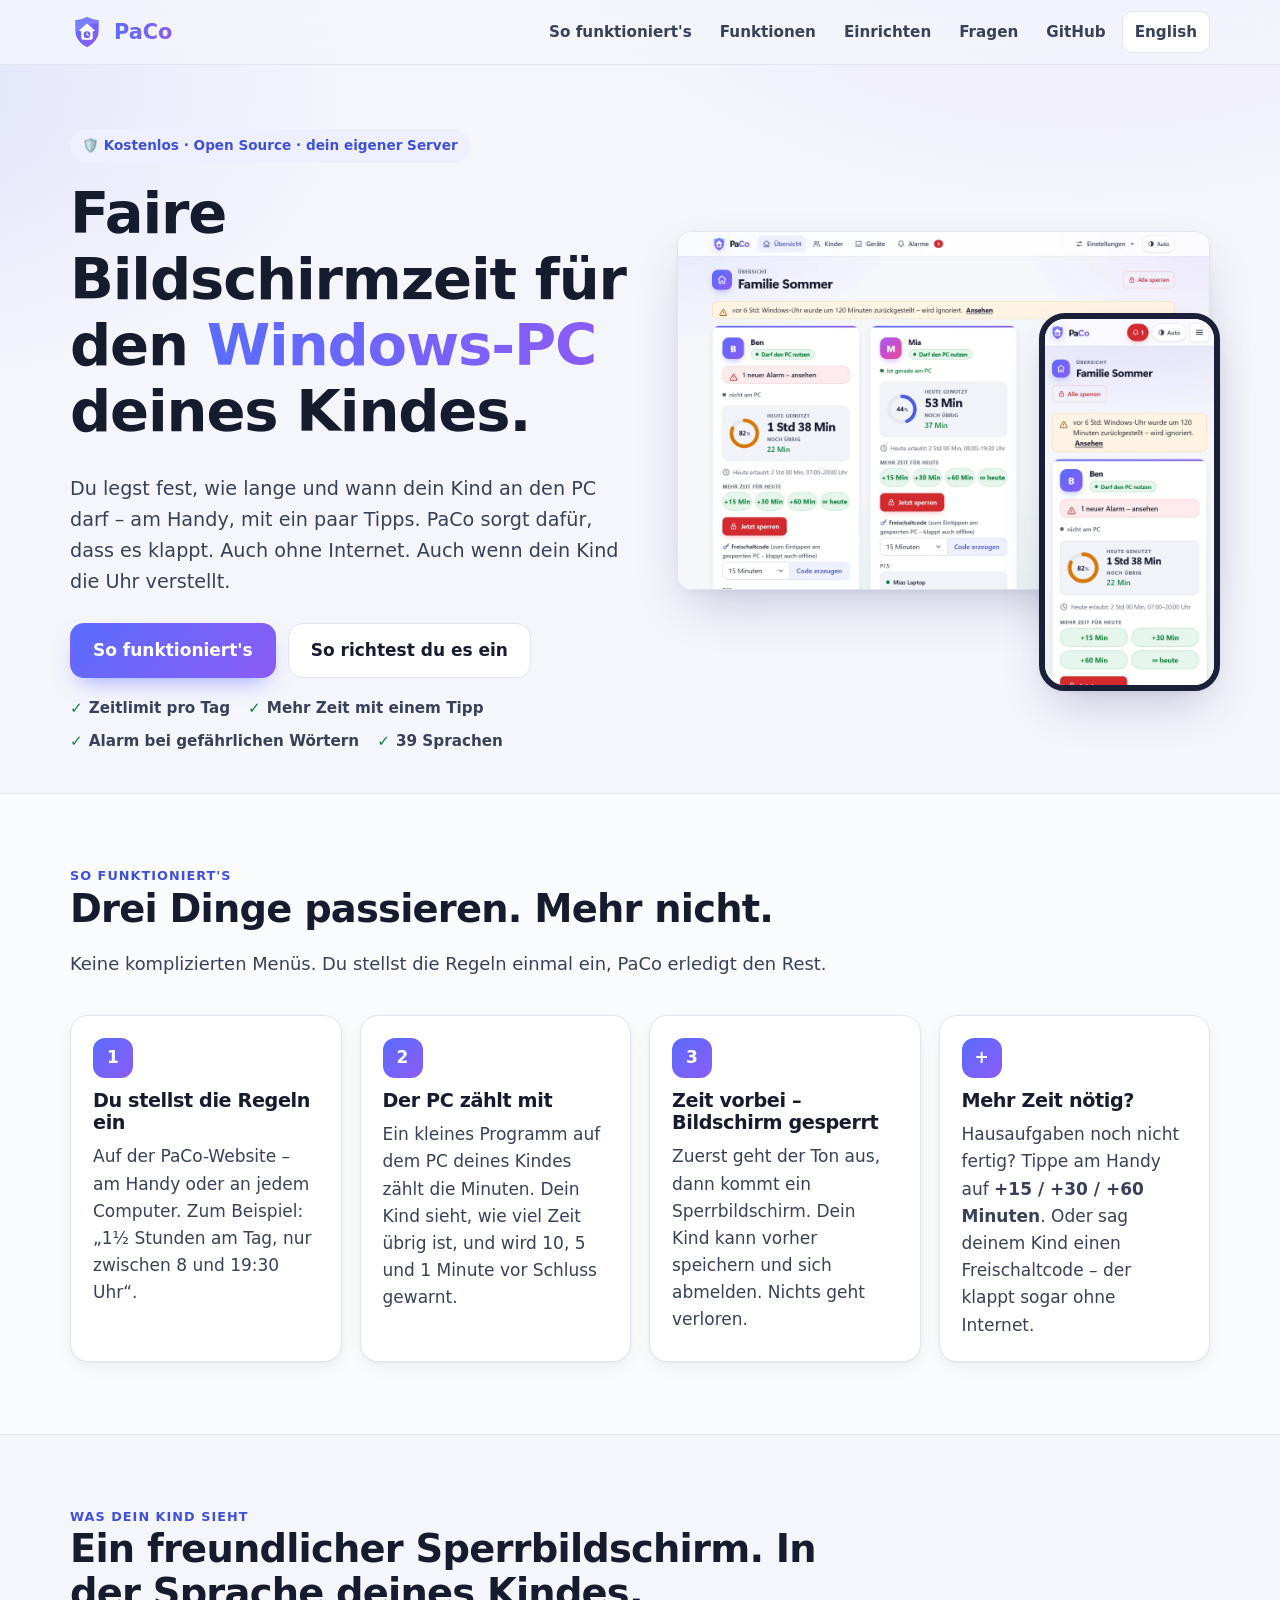
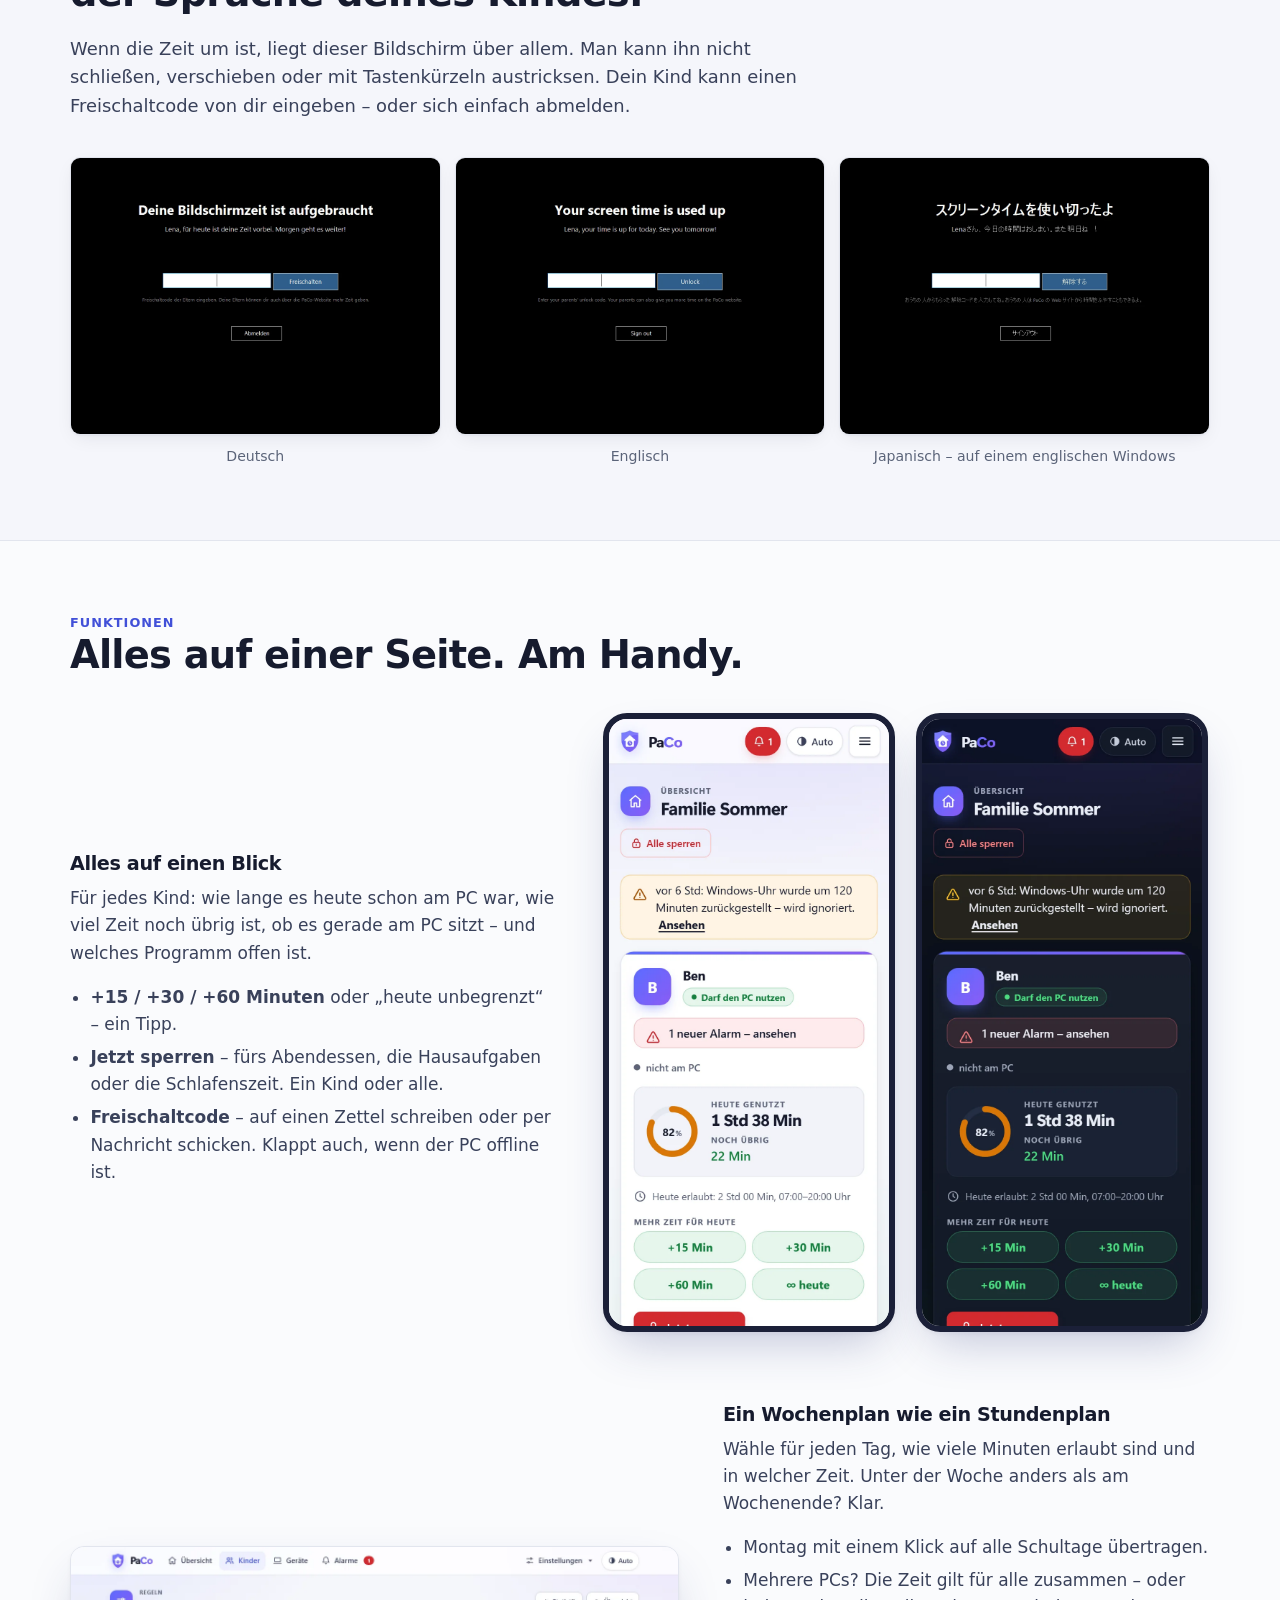
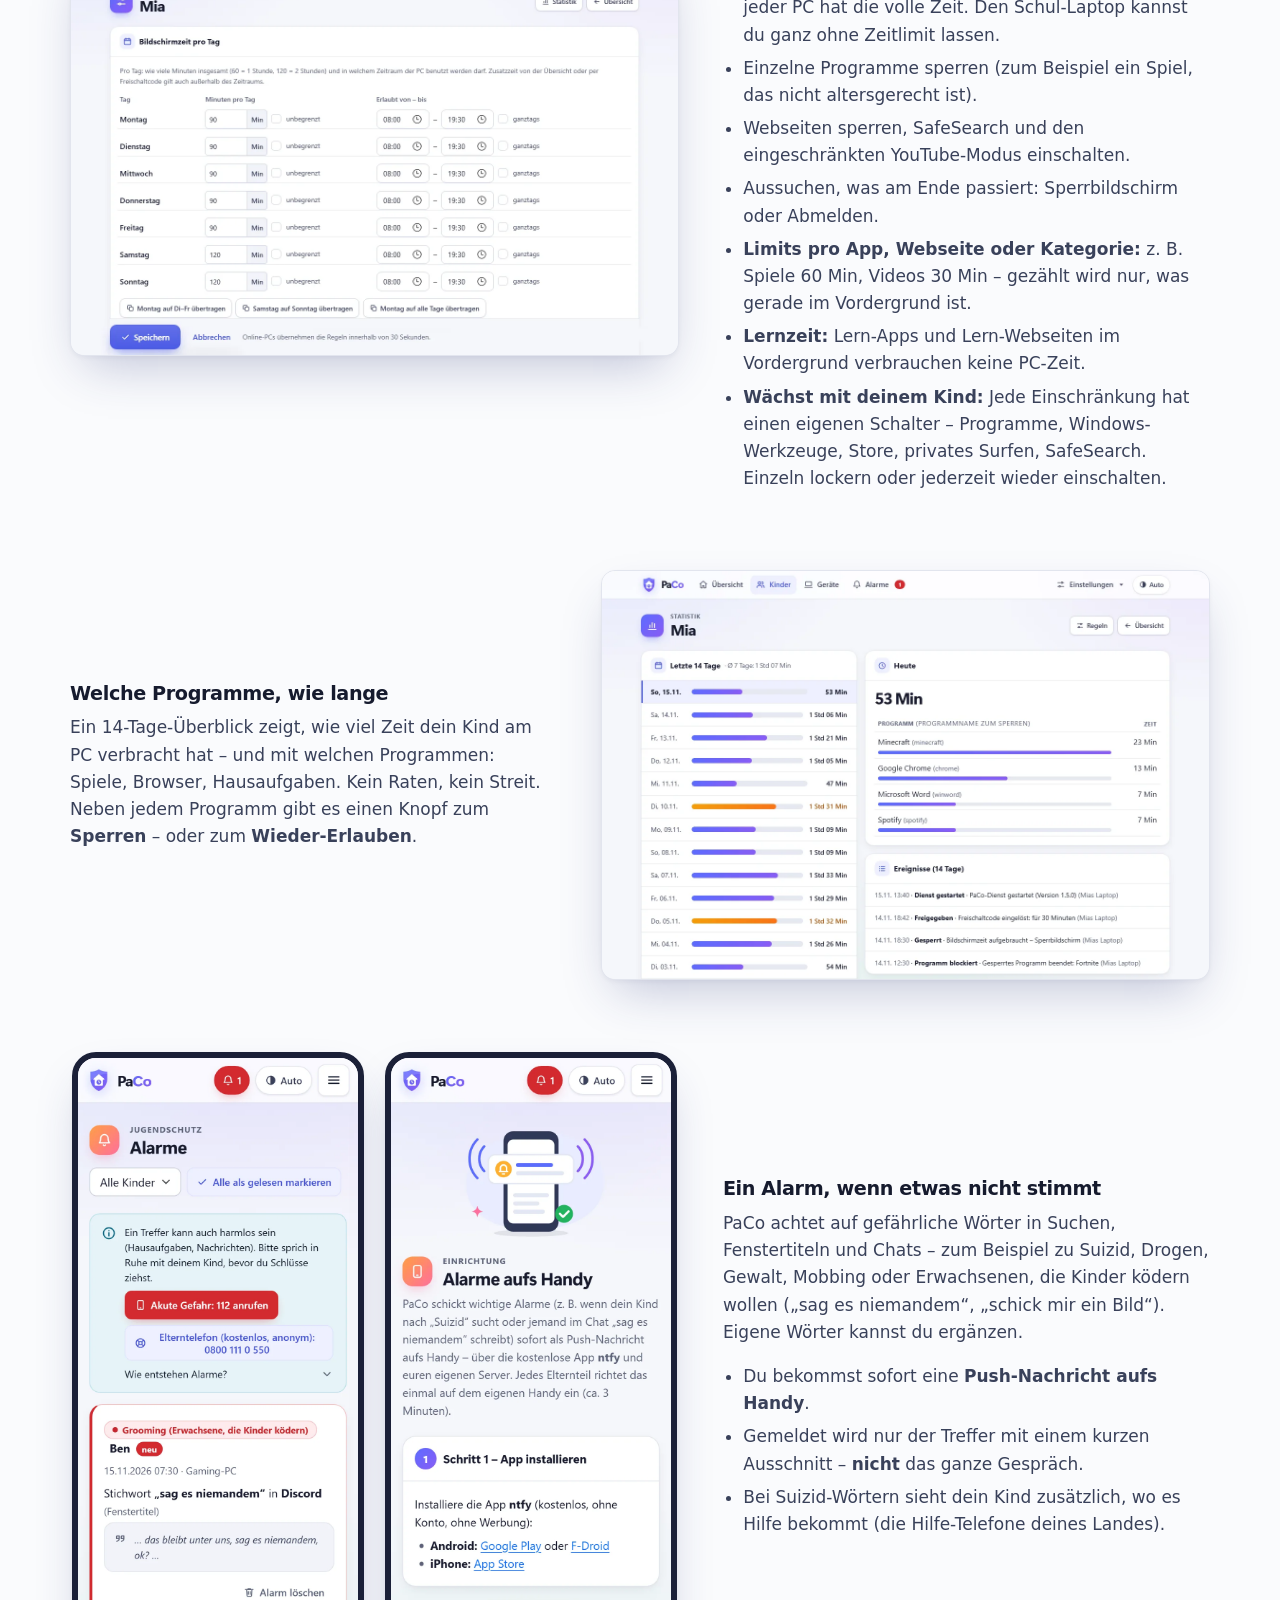
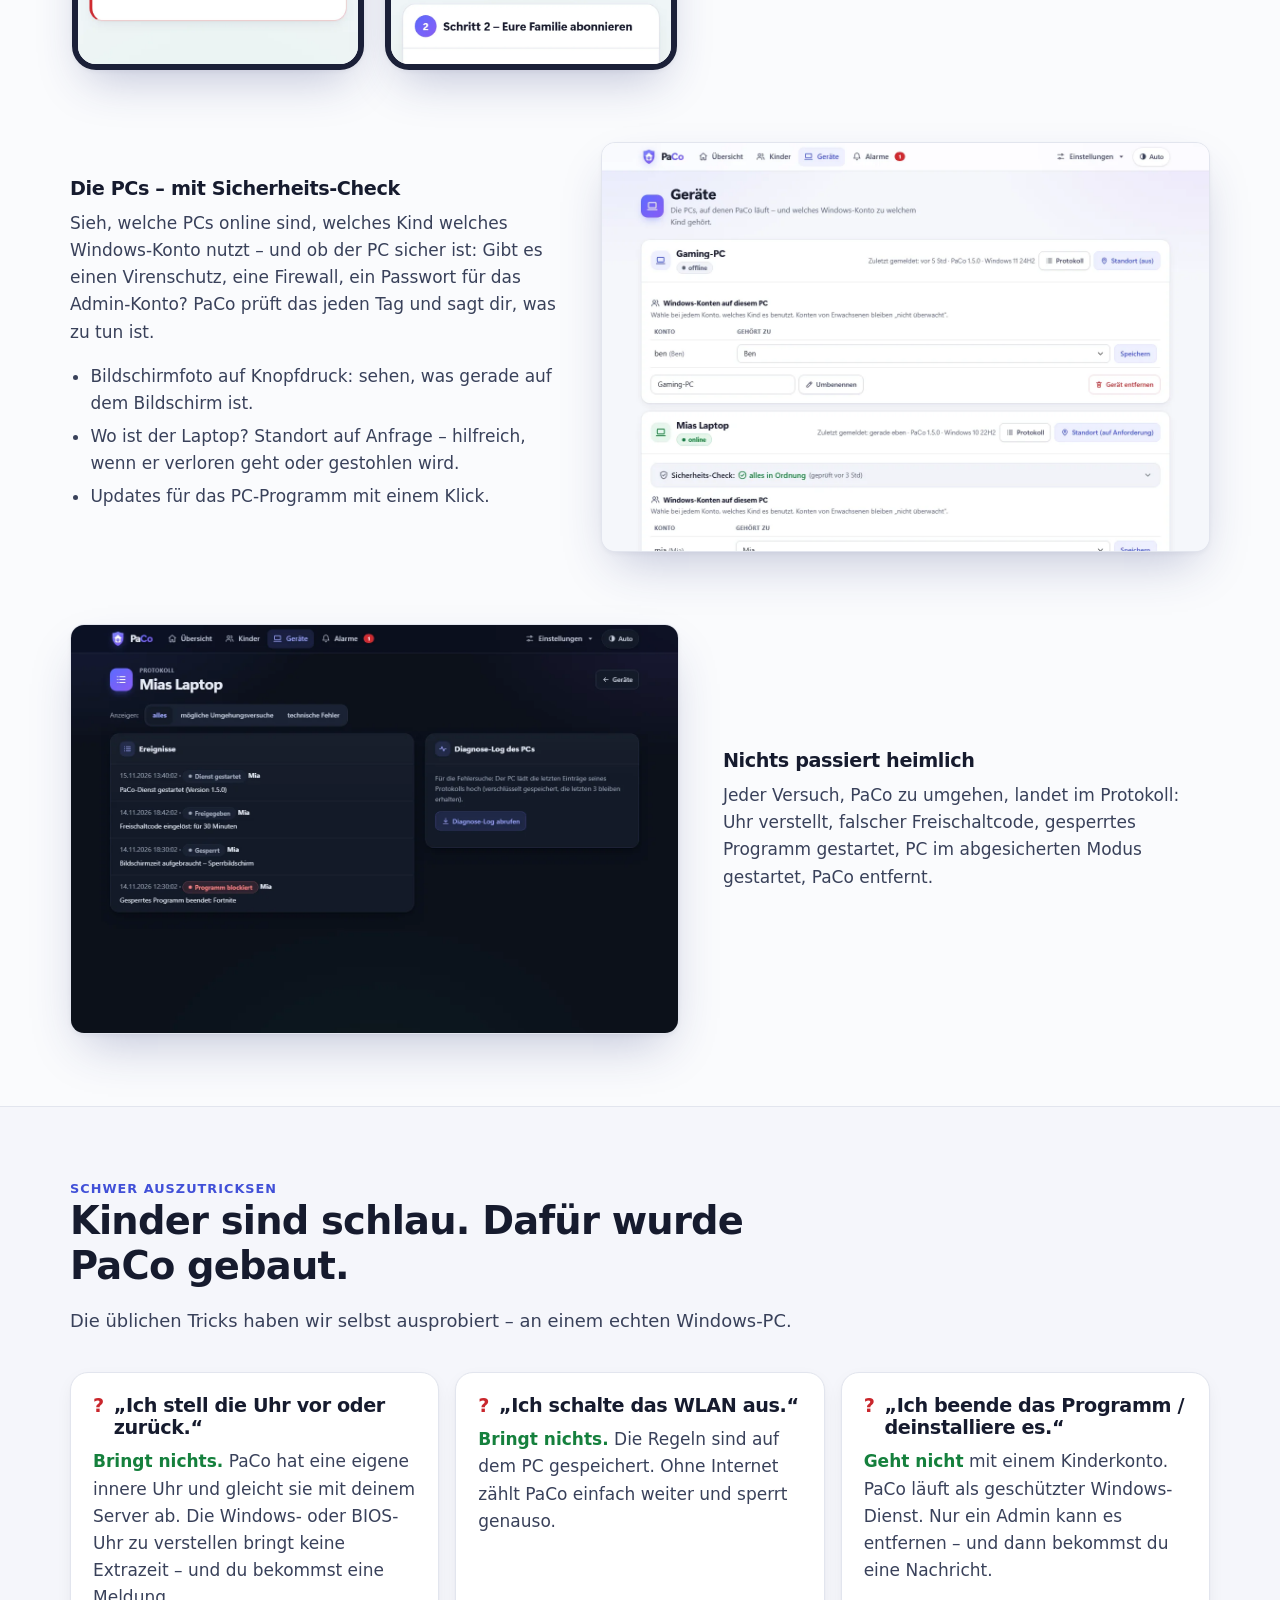
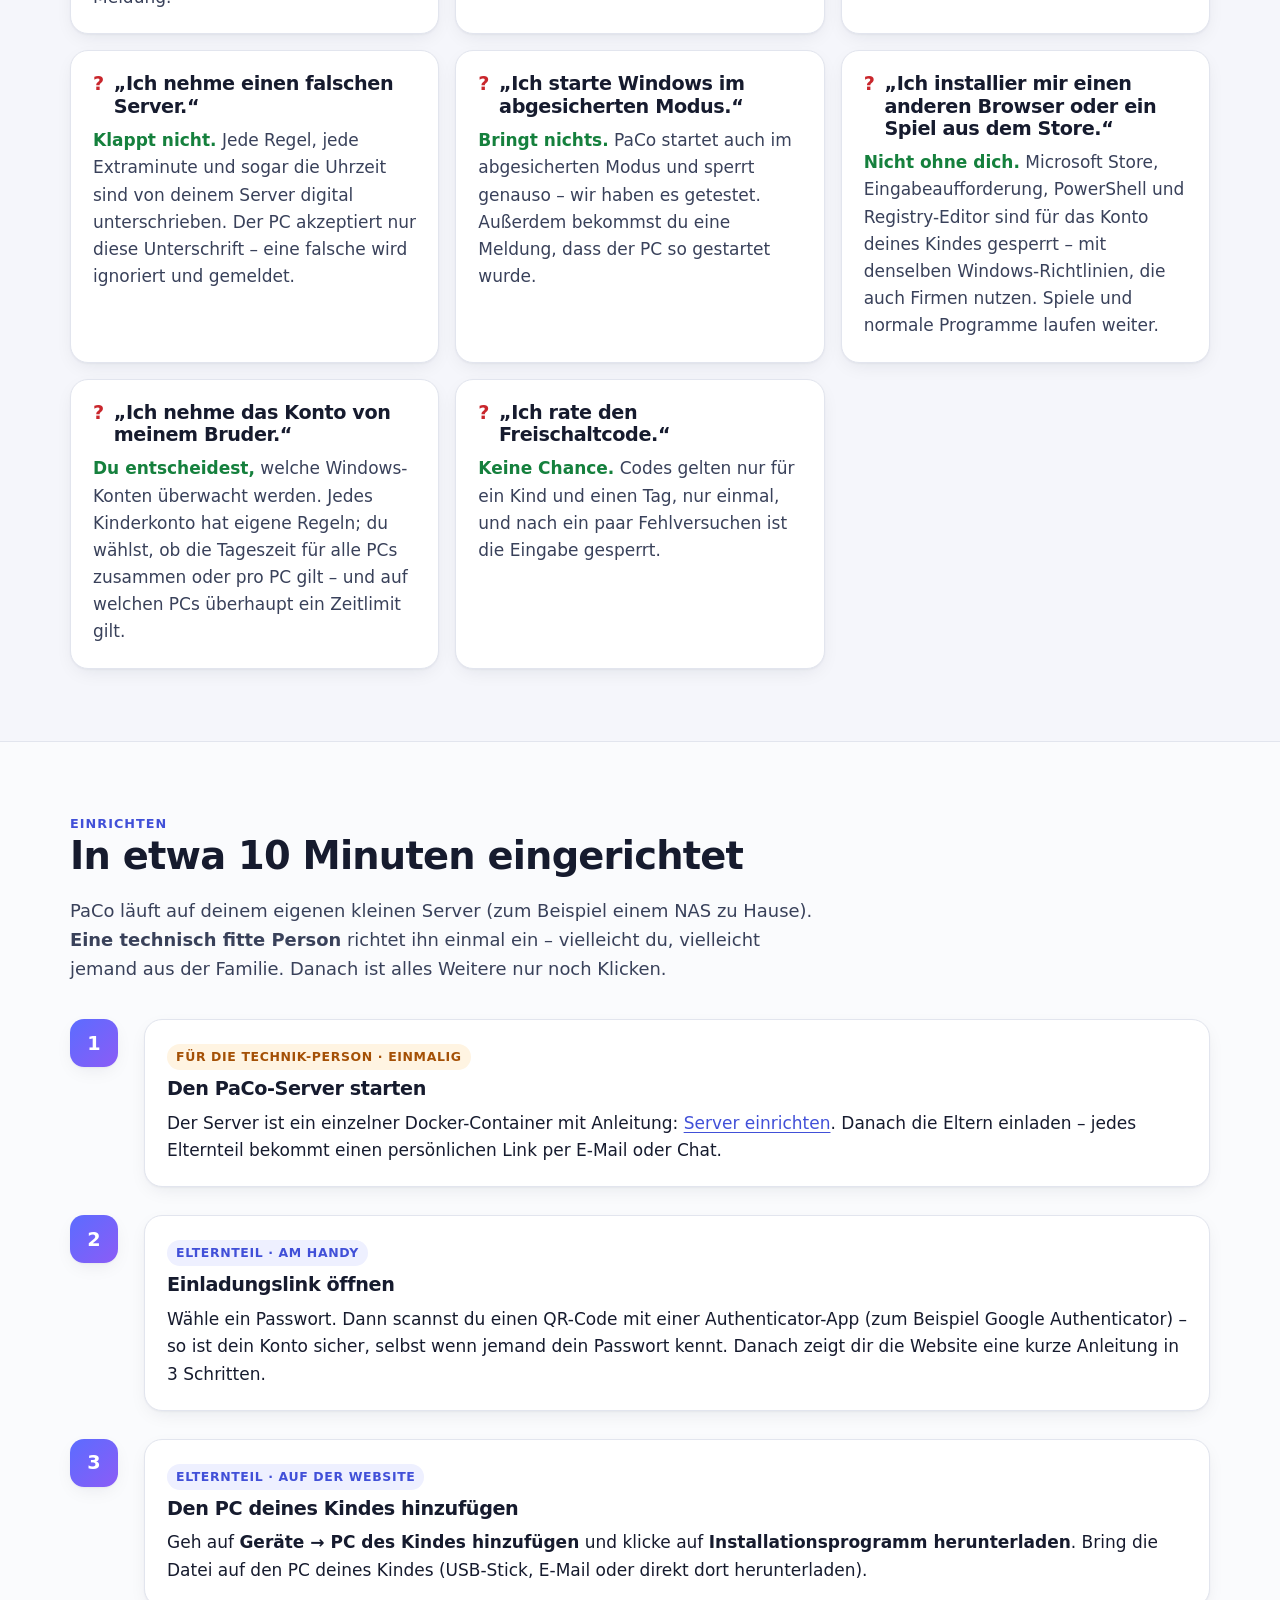
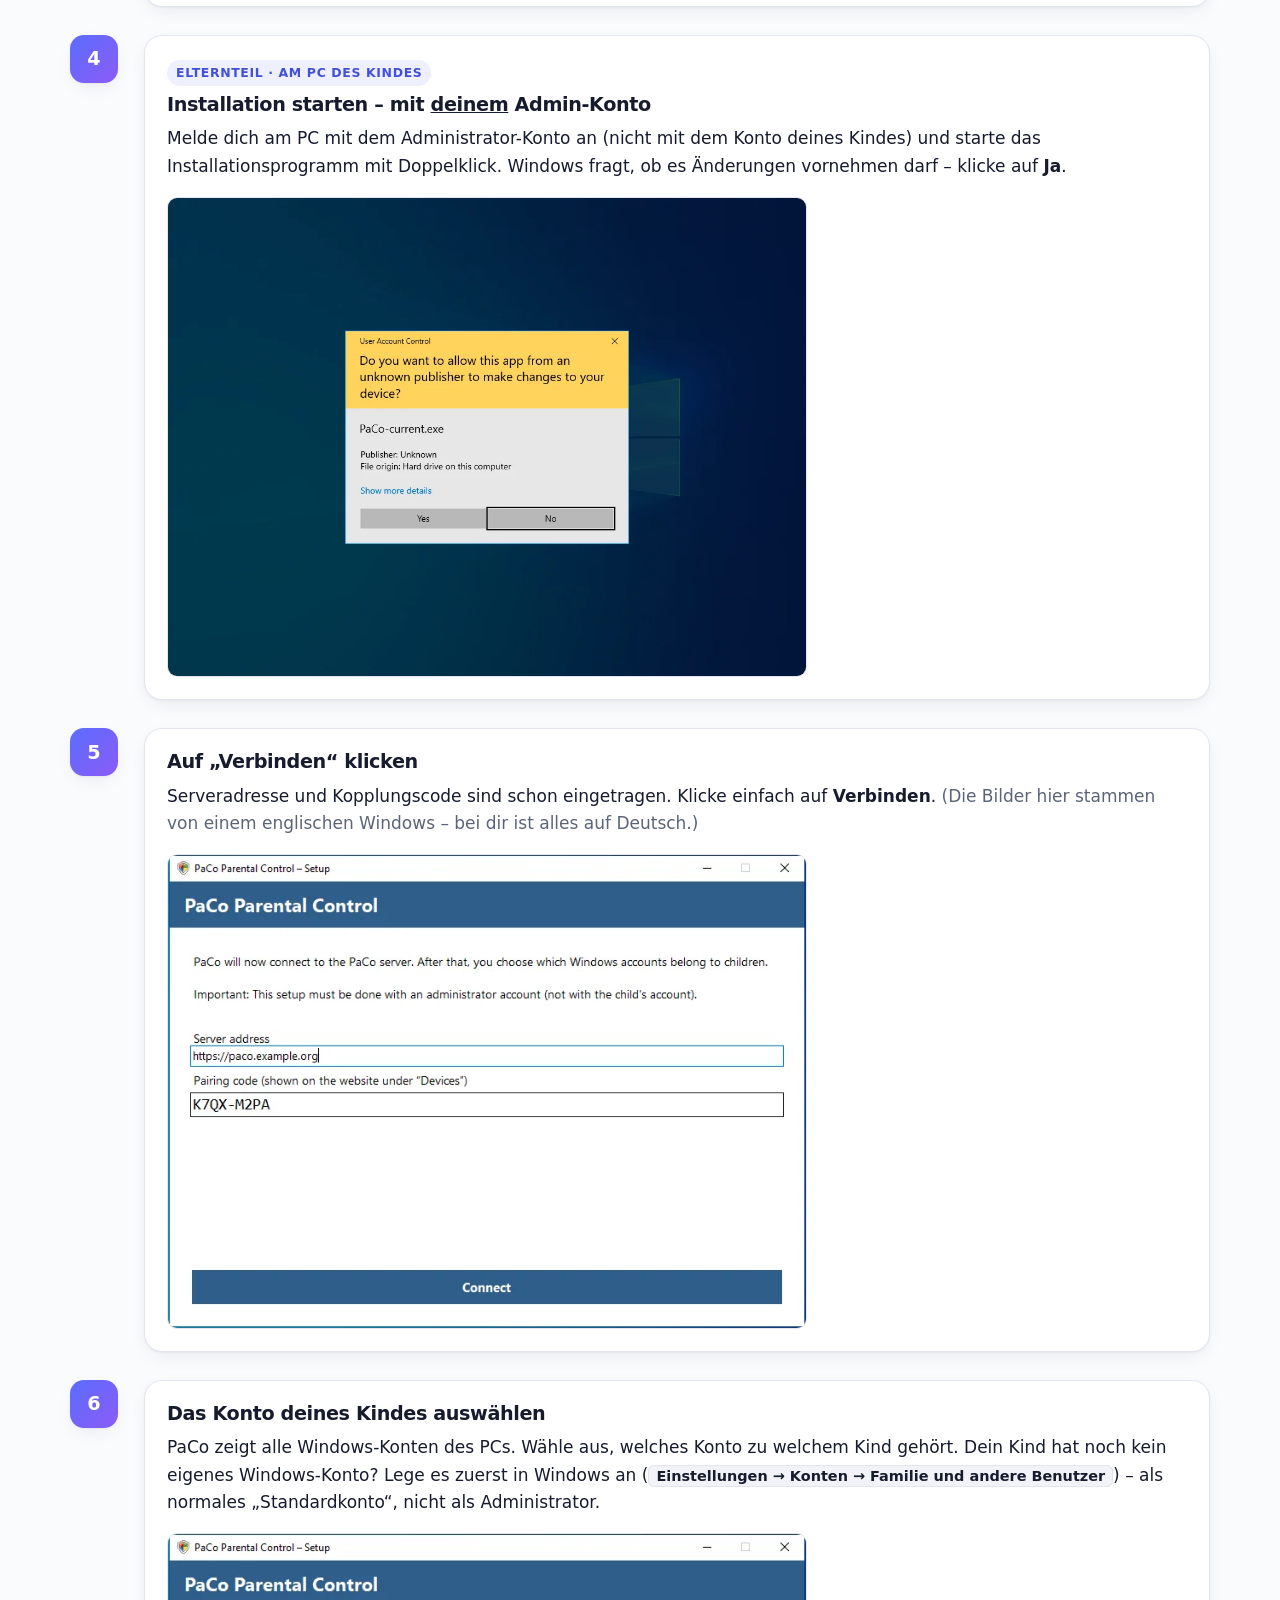
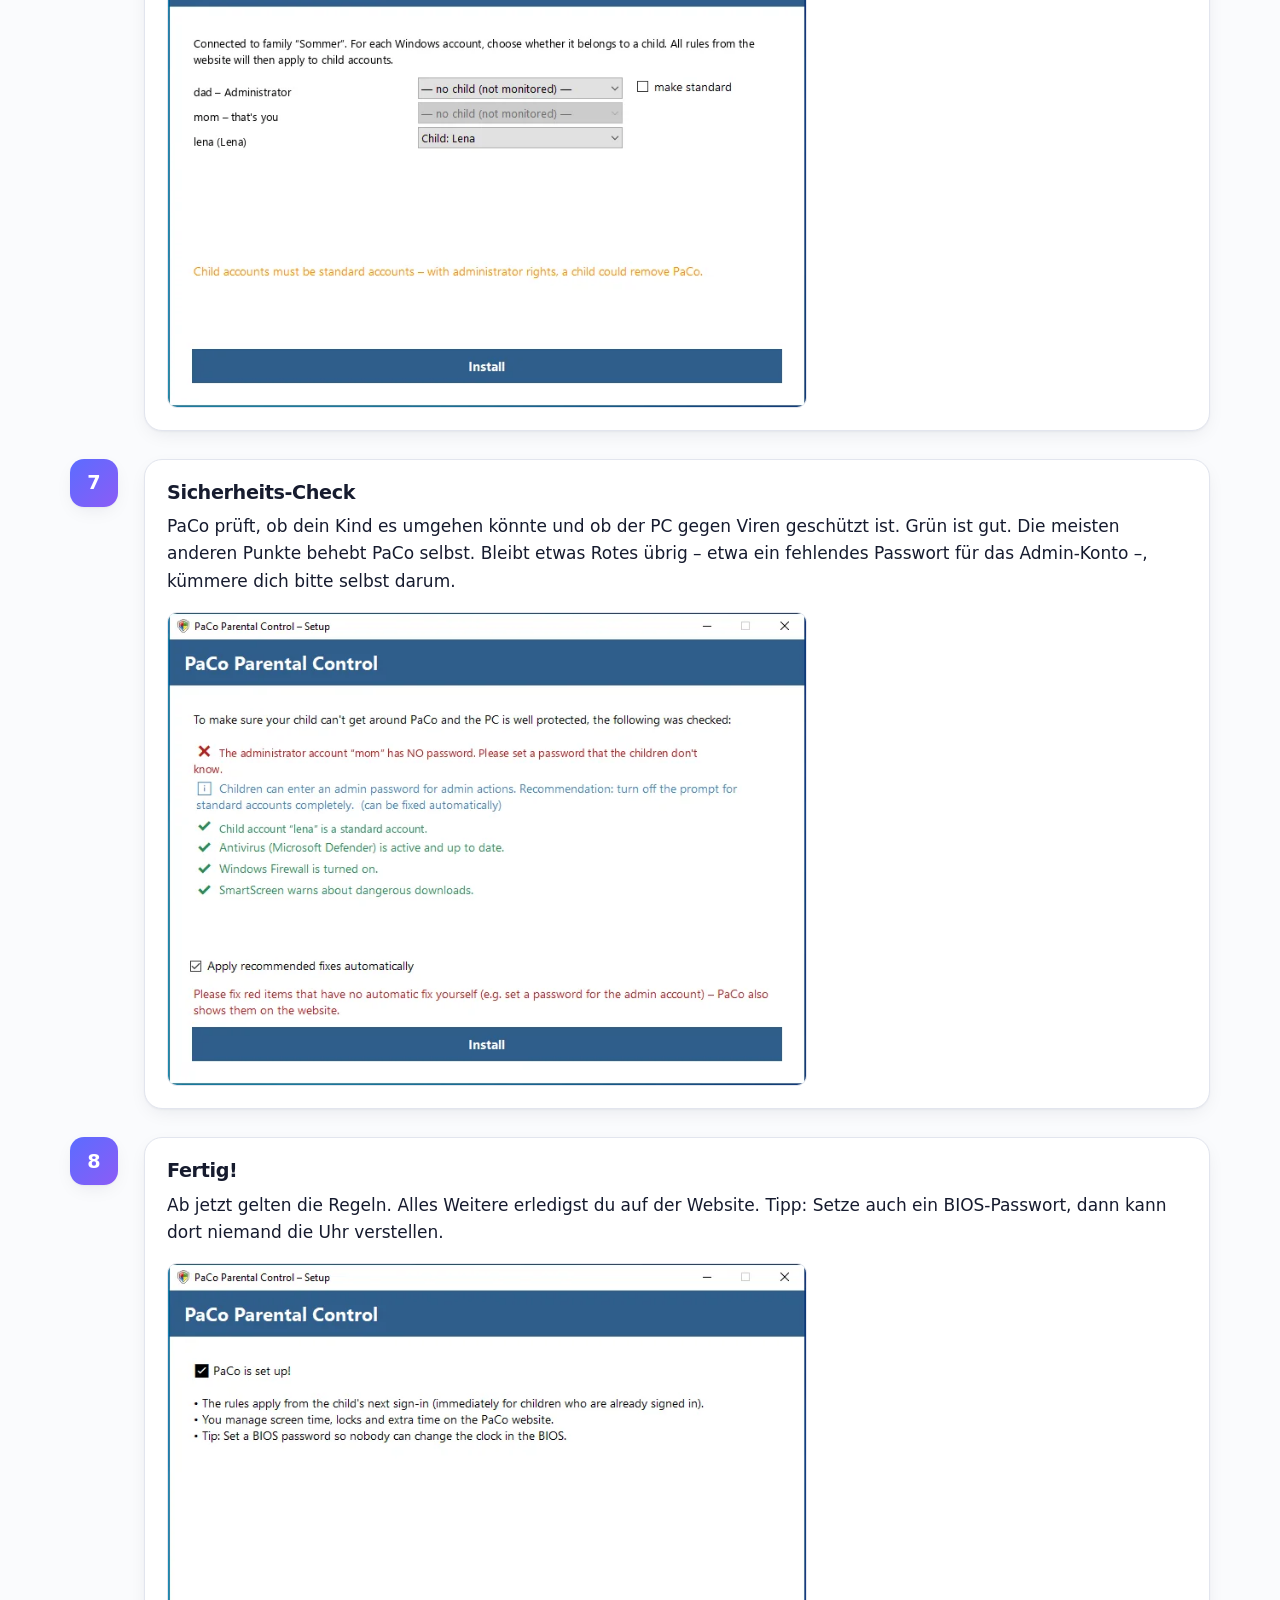
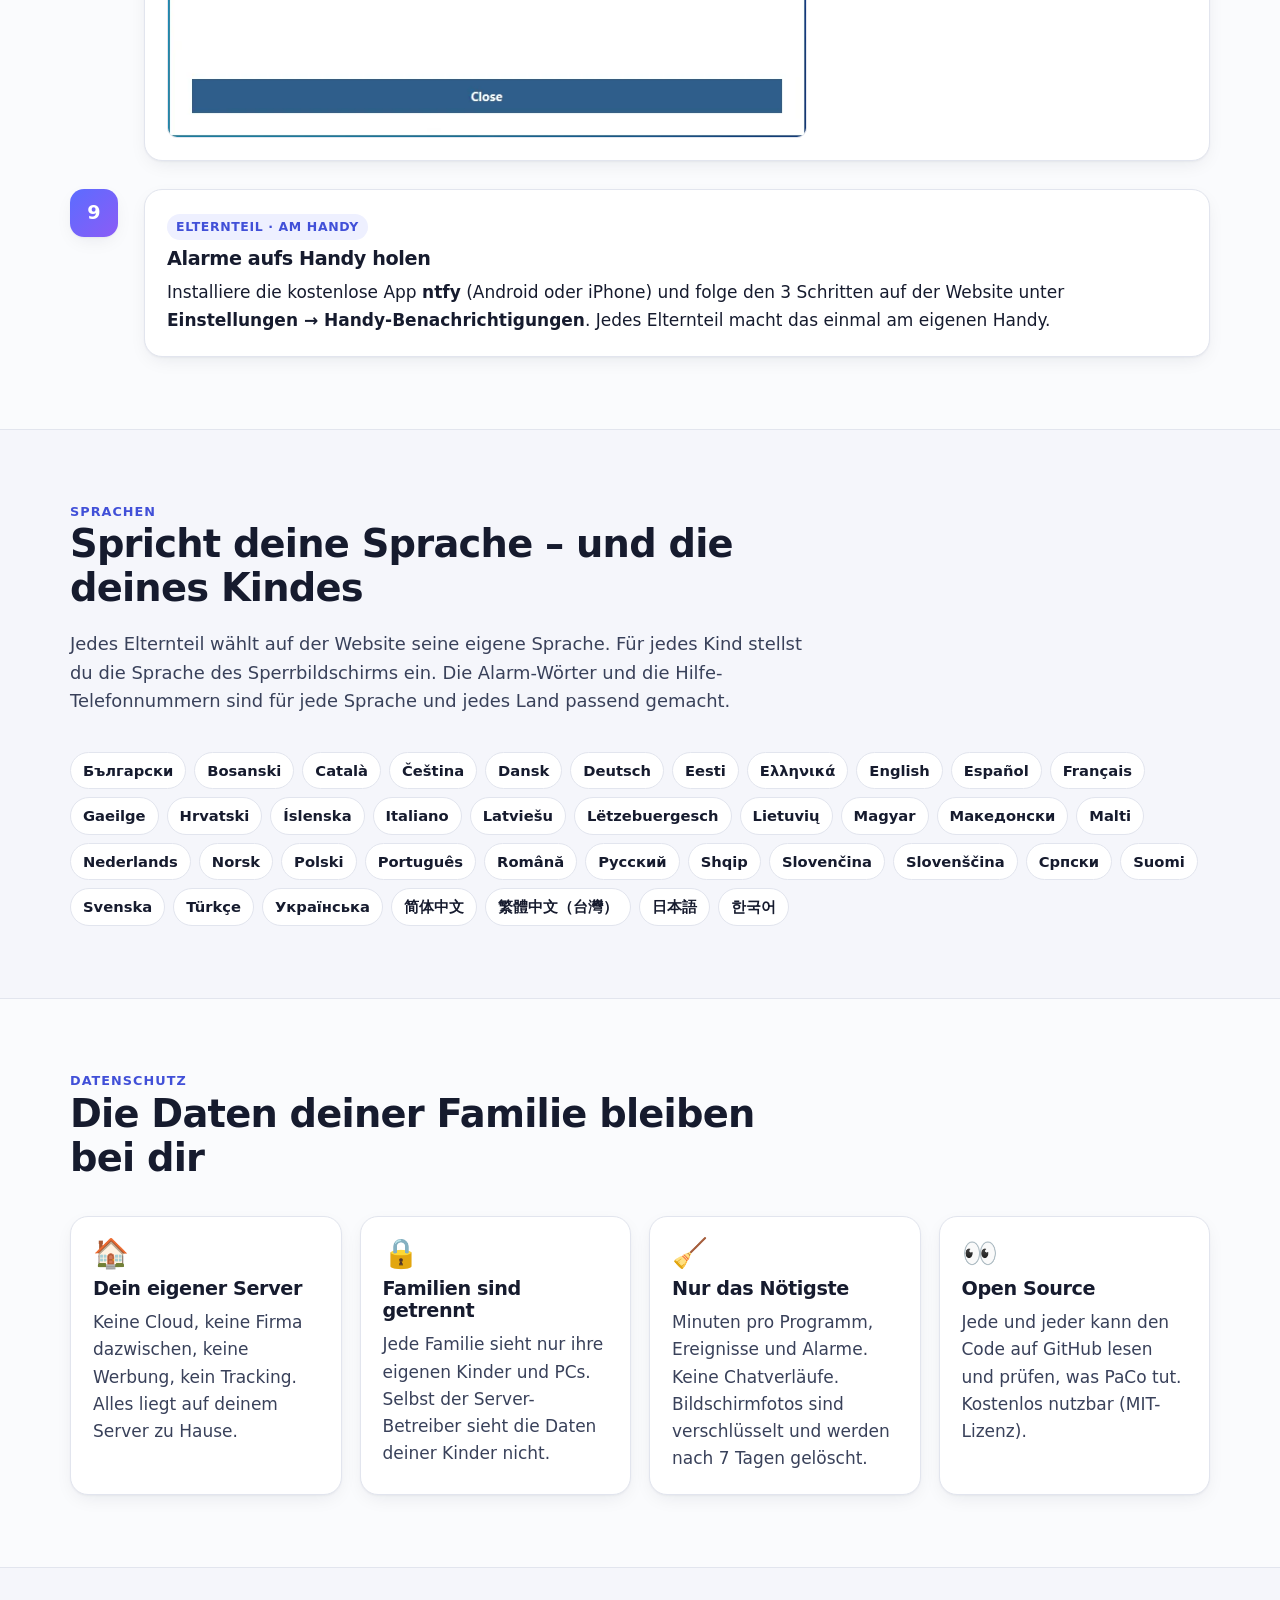
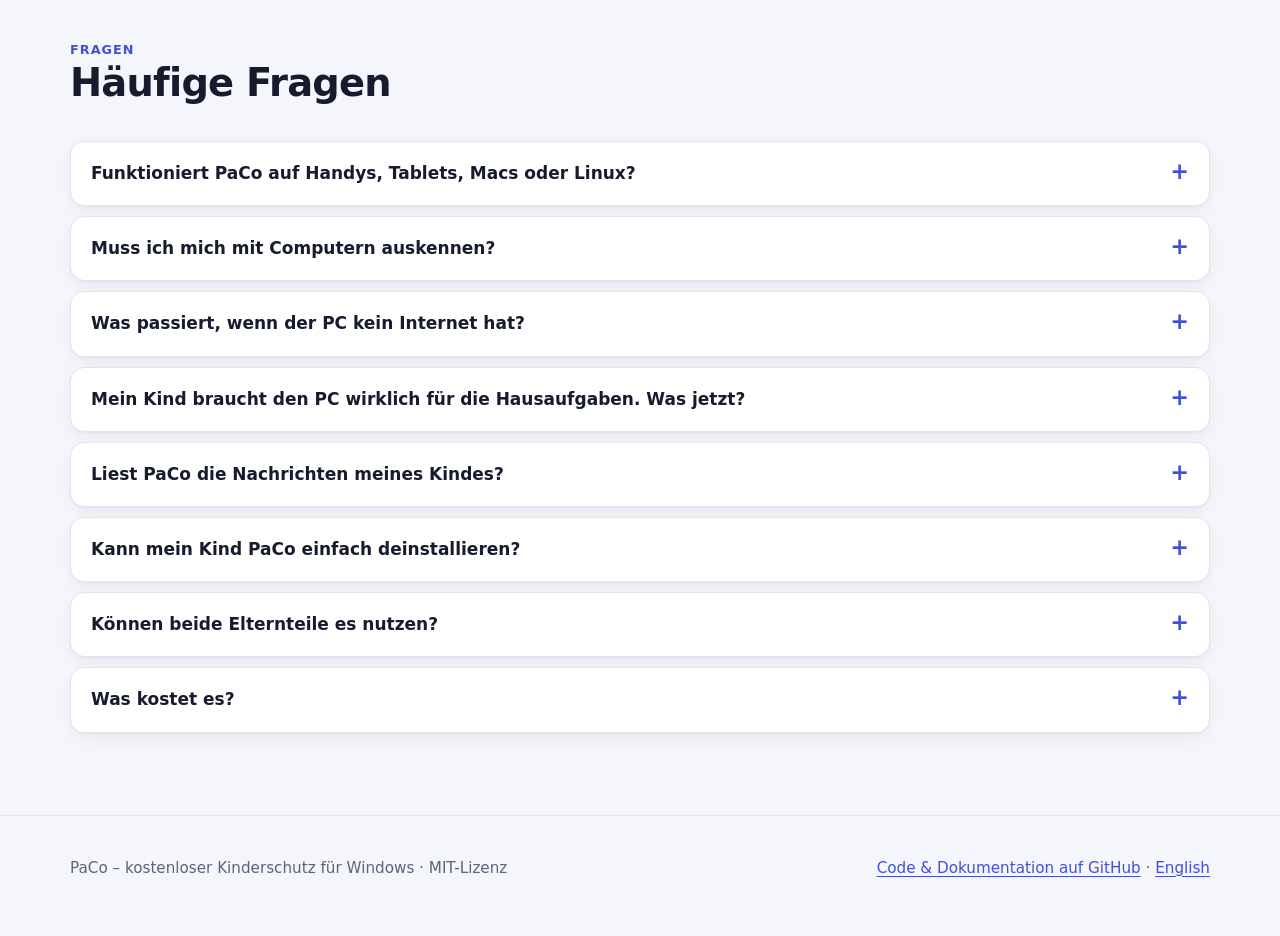
==== commit ddec5157: "v1.7.0: translations, docs for time groups and security review Co-Authored-By: Claude Opus 5.5 <nore" ====
--- a/site/de/index.html
+++ b/site/de/index.html
@@ -123,6 +123,8 @@
           <li>Einzelne Programme sperren (zum Beispiel ein Spiel, das nicht altersgerecht ist).</li>
           <li>Webseiten sperren, SafeSearch und den eingeschränkten YouTube-Modus einschalten.</li>
           <li>Aussuchen, was am Ende passiert: Sperrbildschirm oder Abmelden.</li>
+          <li><b>Limits pro App, Webseite oder Kategorie:</b> z. B. Spiele 60 Min, Videos 30 Min – gezählt wird nur, was gerade im Vordergrund ist.</li>
+          <li><b>Lernzeit:</b> Lern-Apps und Lern-Webseiten im Vordergrund verbrauchen keine PC-Zeit.</li>
           <li><b>Wächst mit deinem Kind:</b> Jede Einschränkung hat einen eigenen Schalter – Programme, Windows-Werkzeuge, Store, privates Surfen, SafeSearch. Einzeln lockern oder jederzeit wieder einschalten.</li>
         </ul>
       </div>
